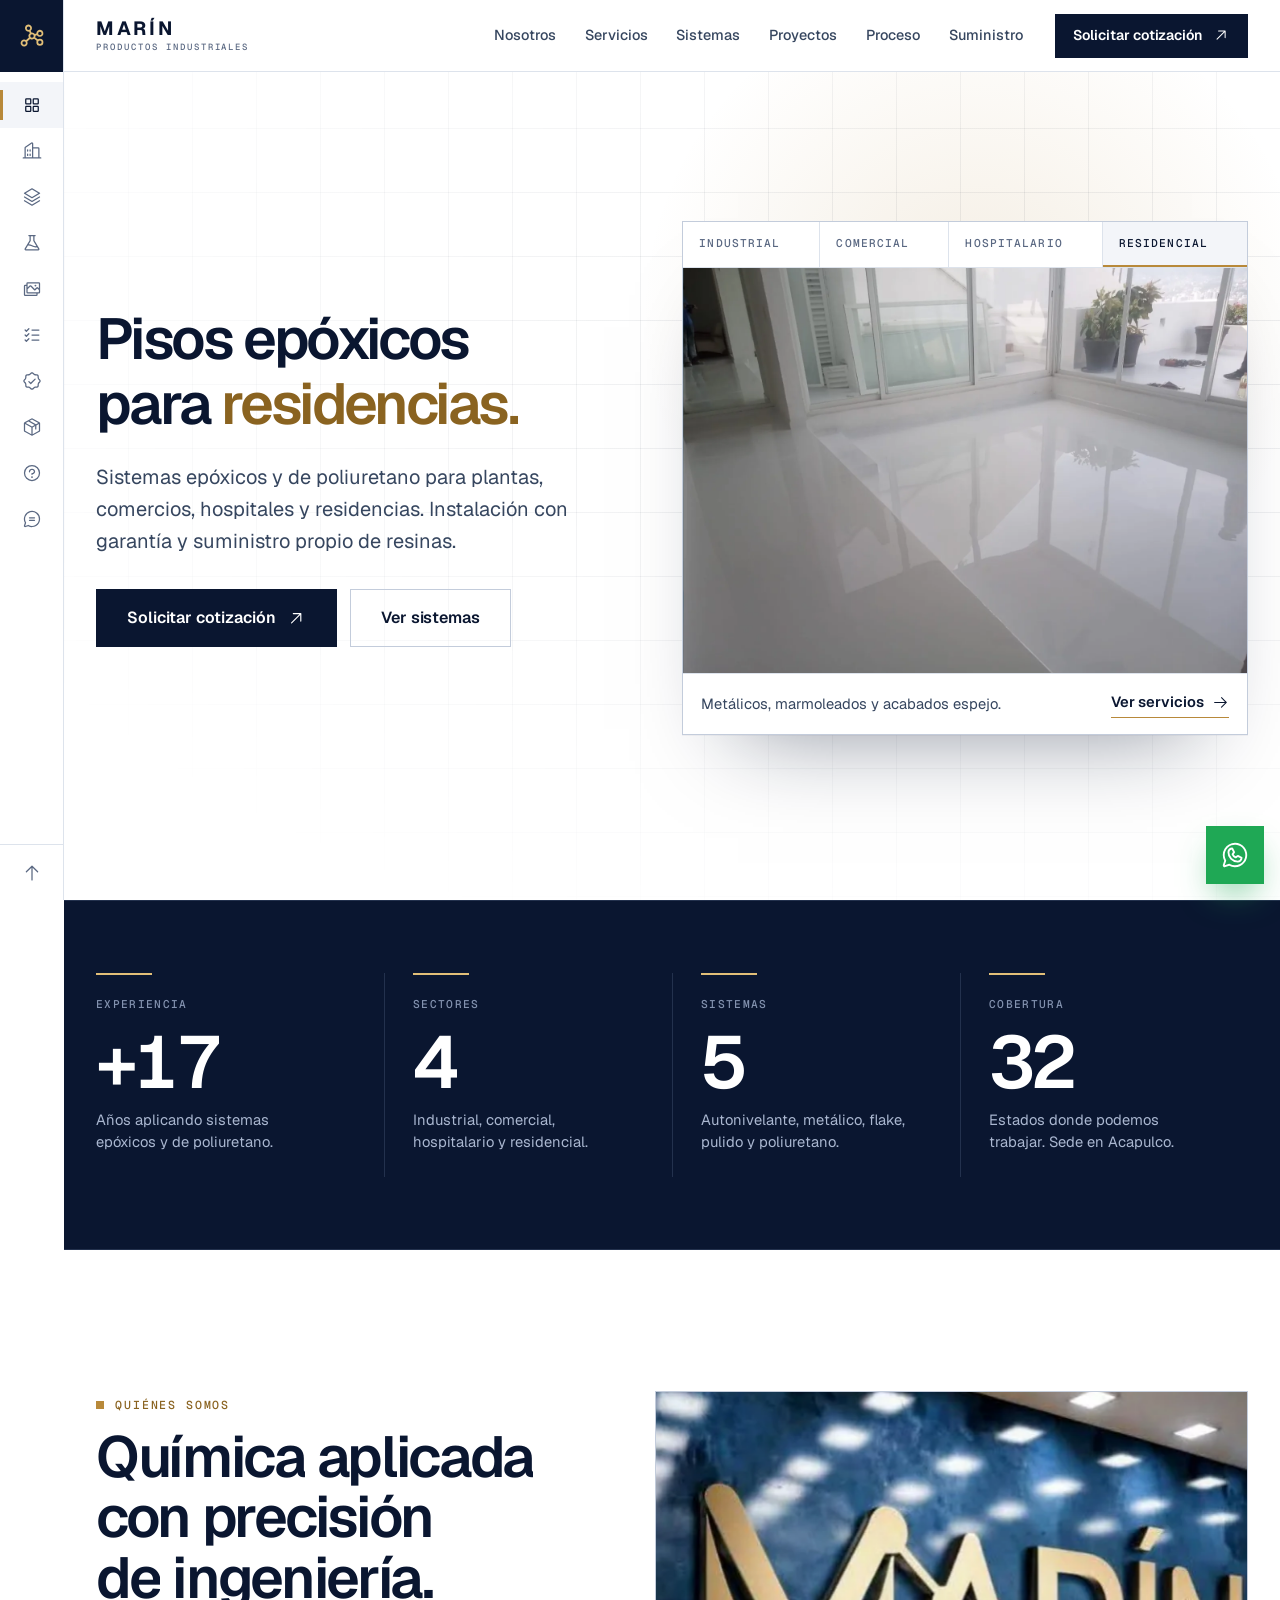
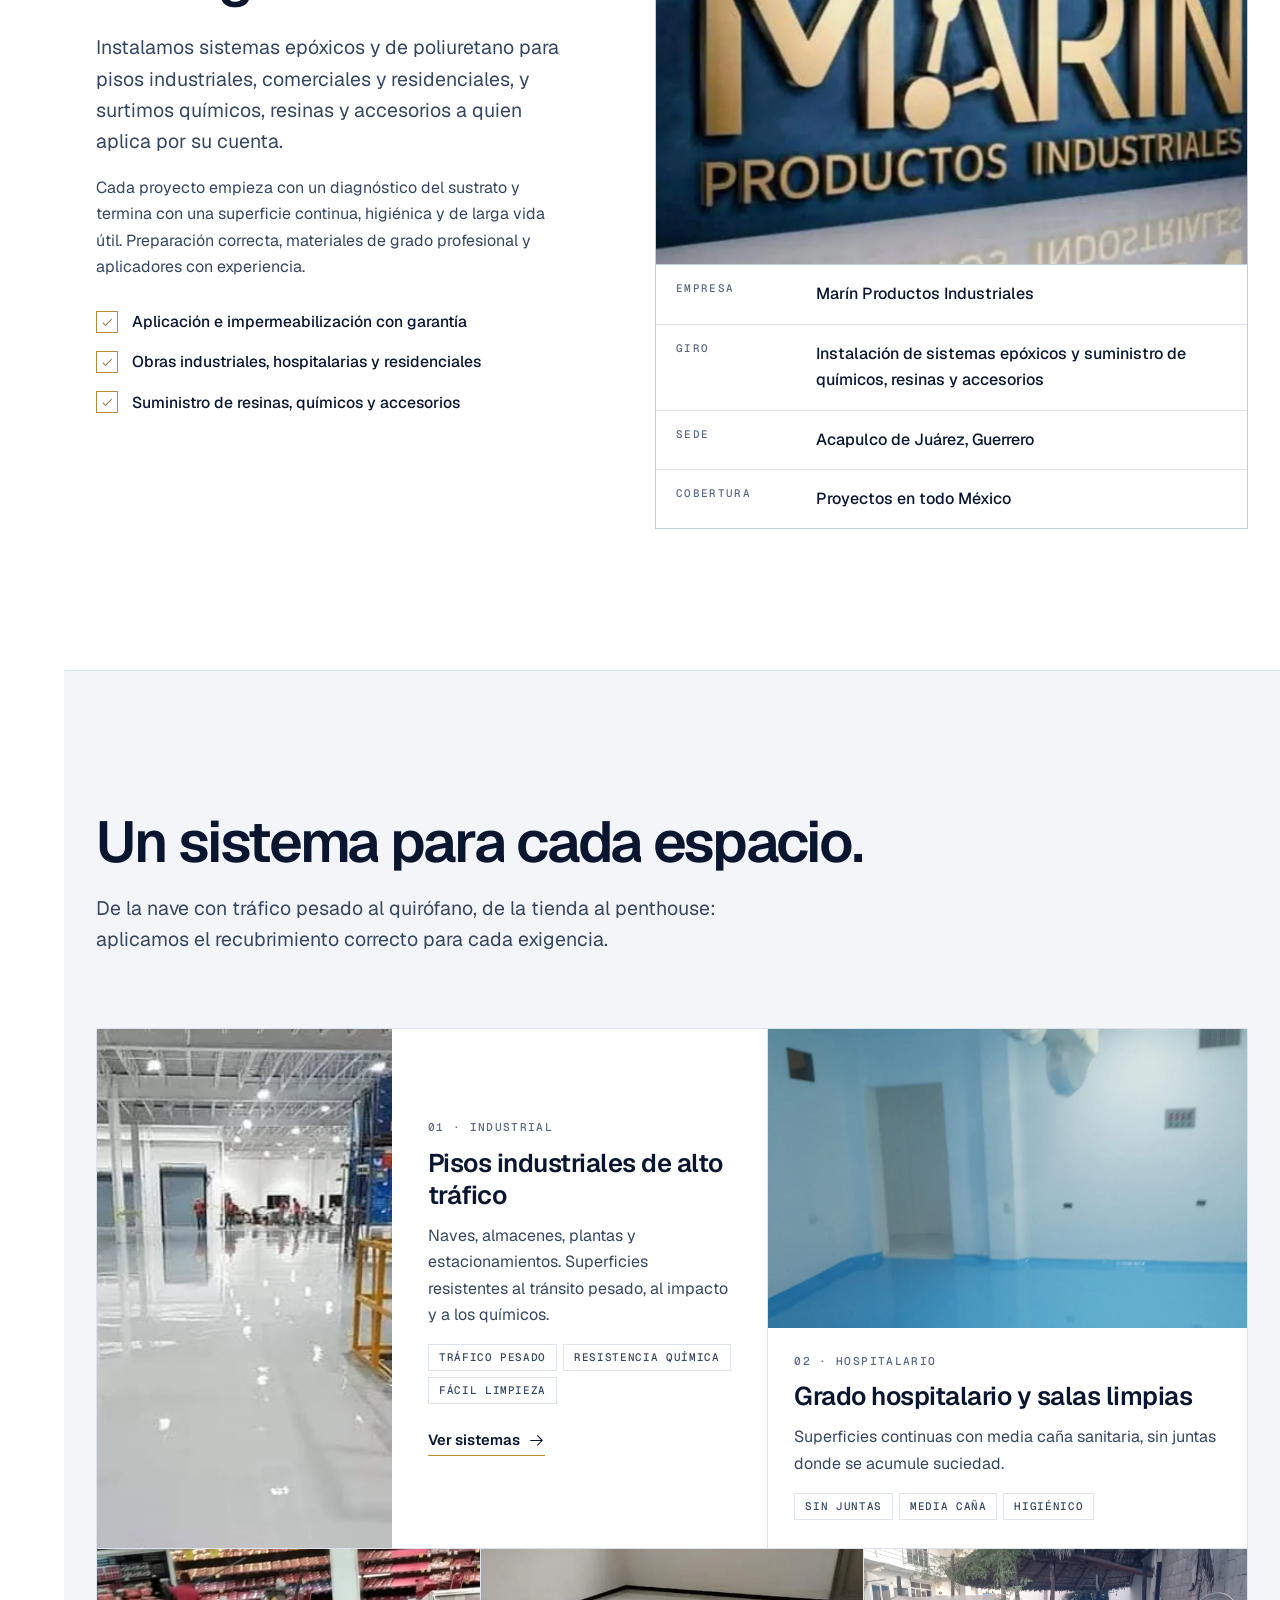
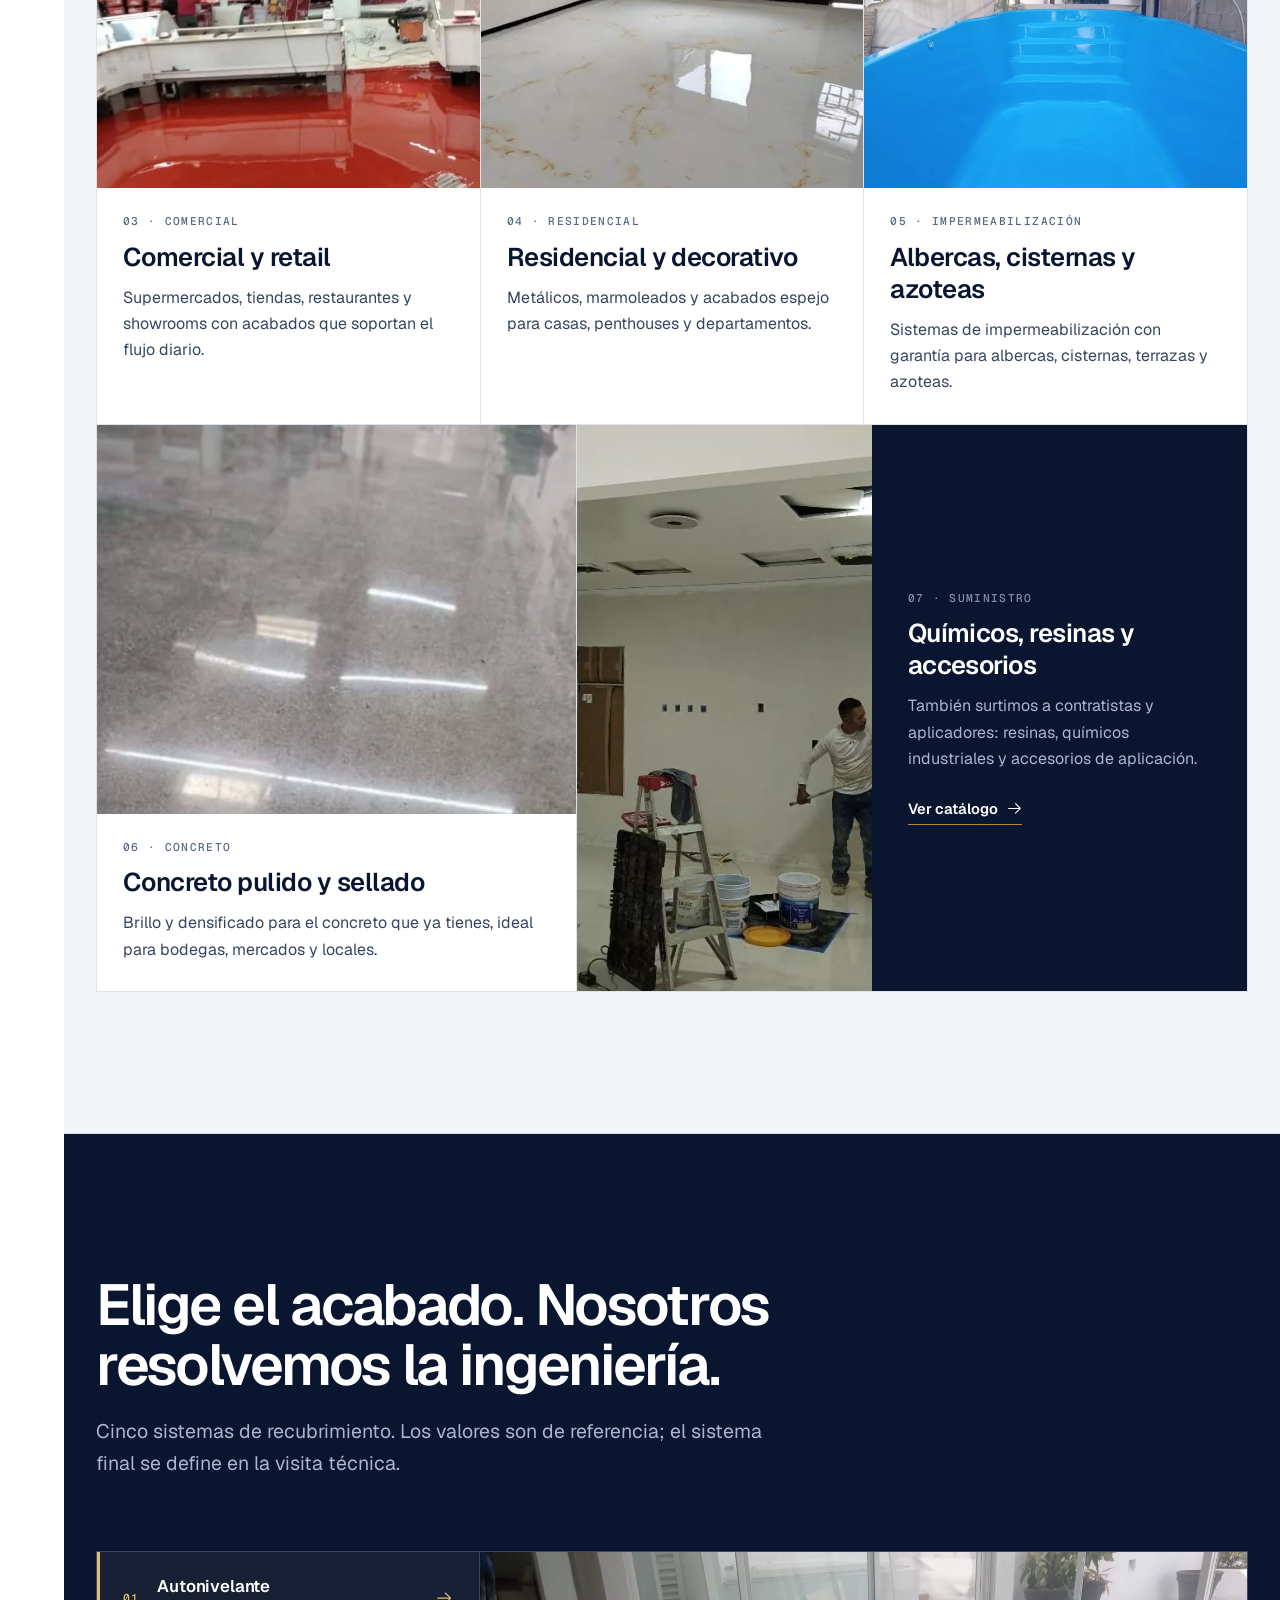
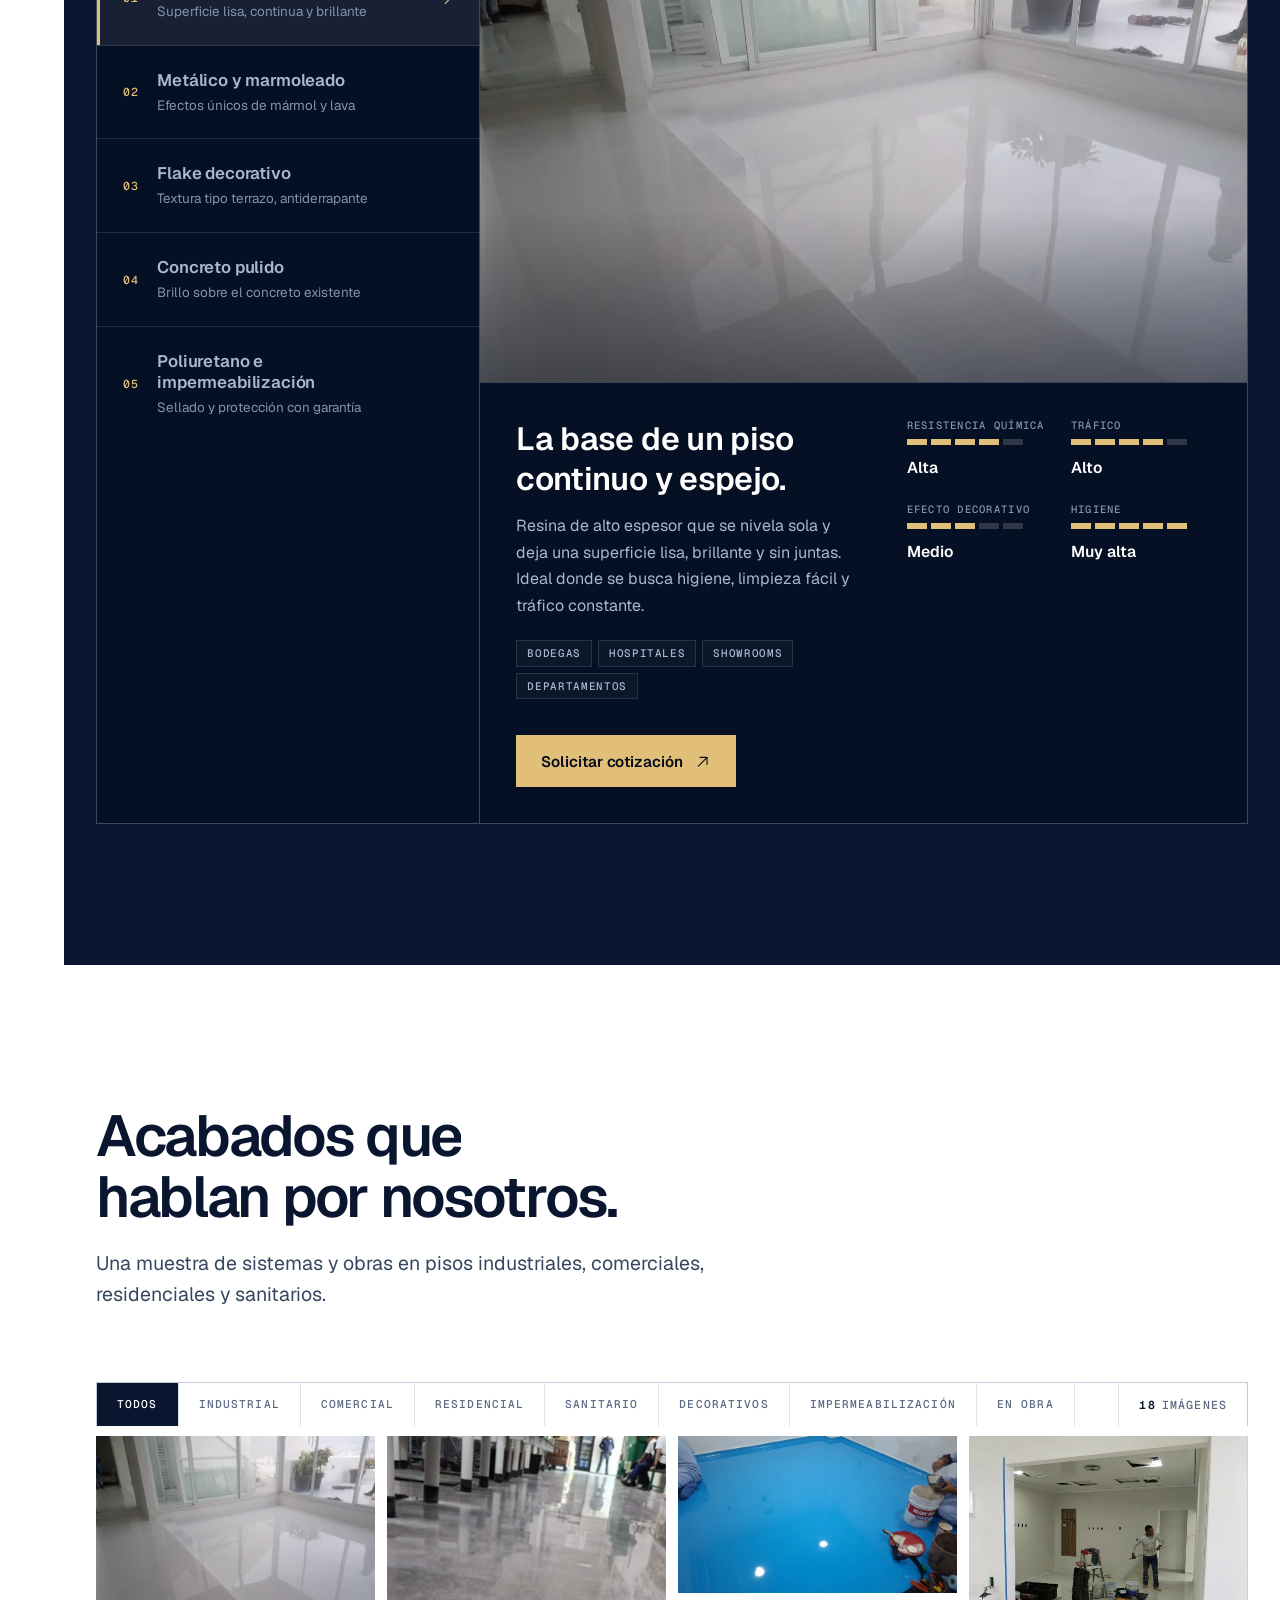
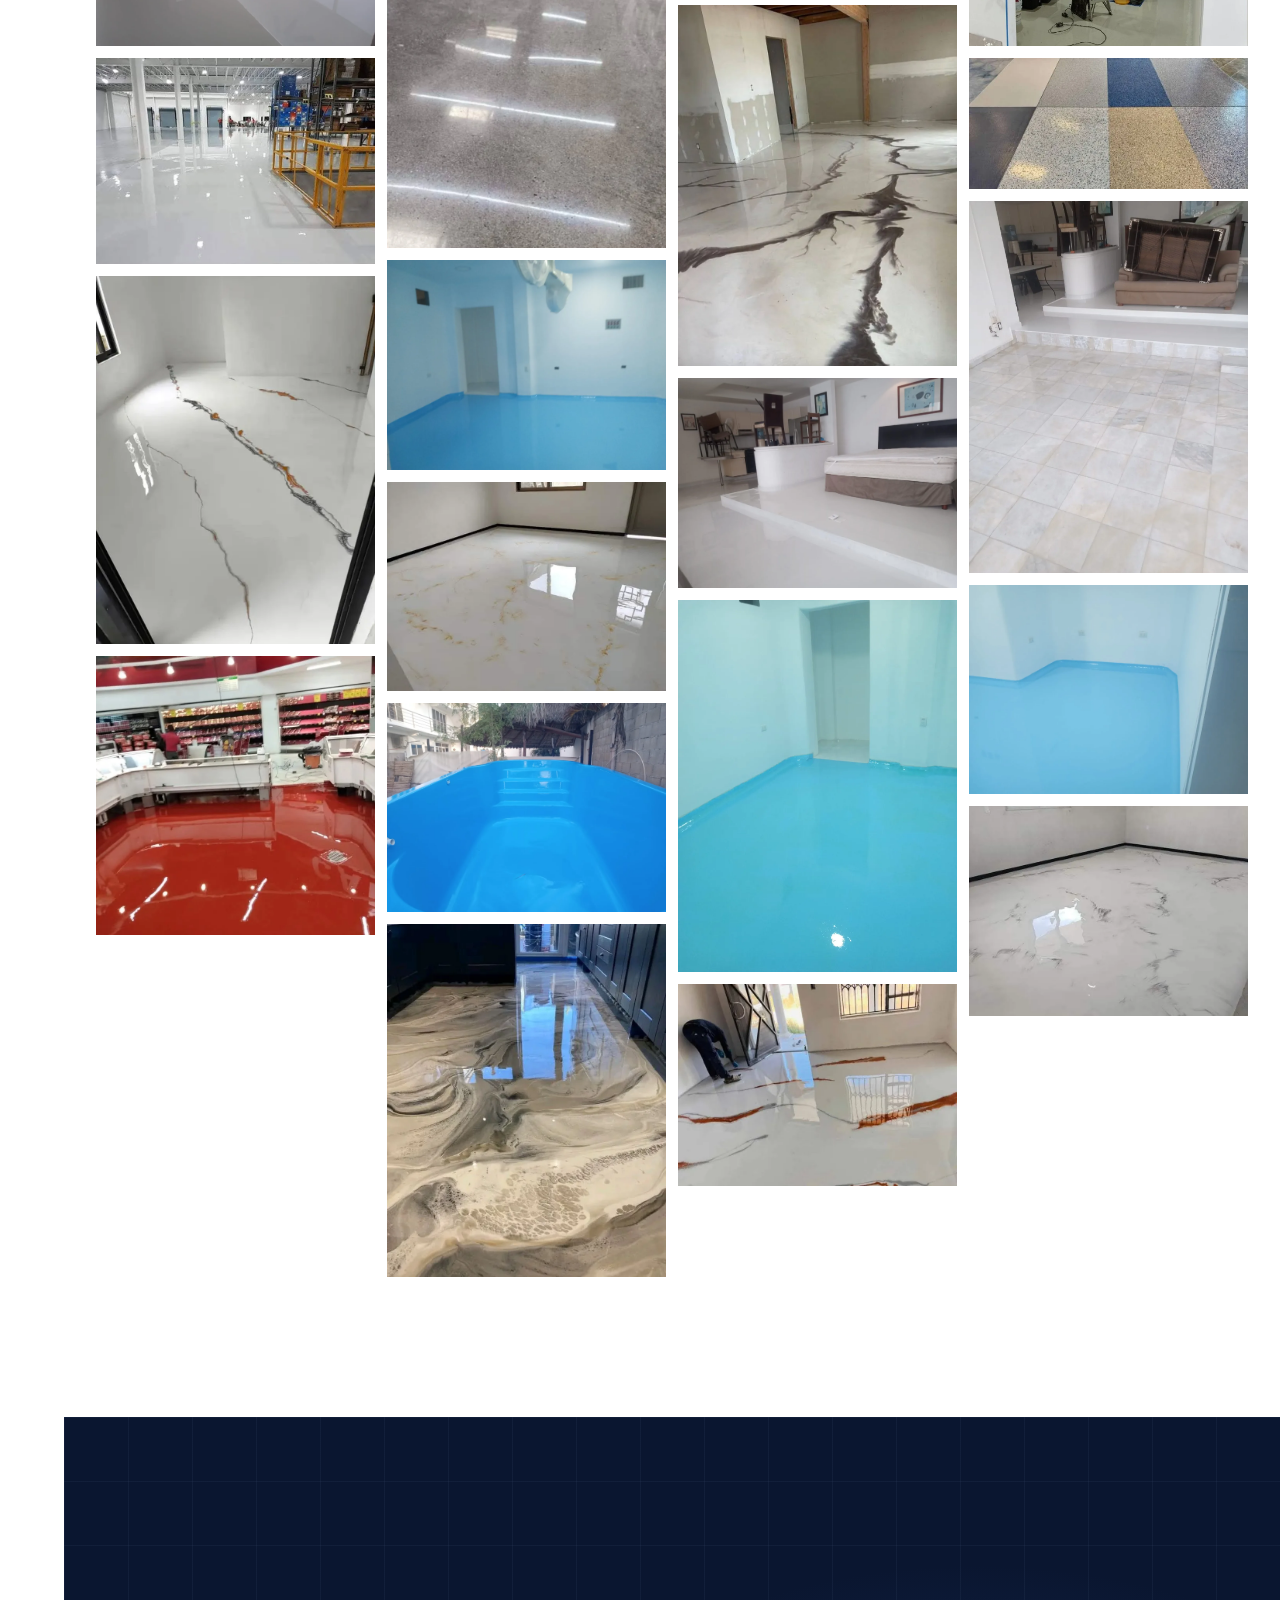
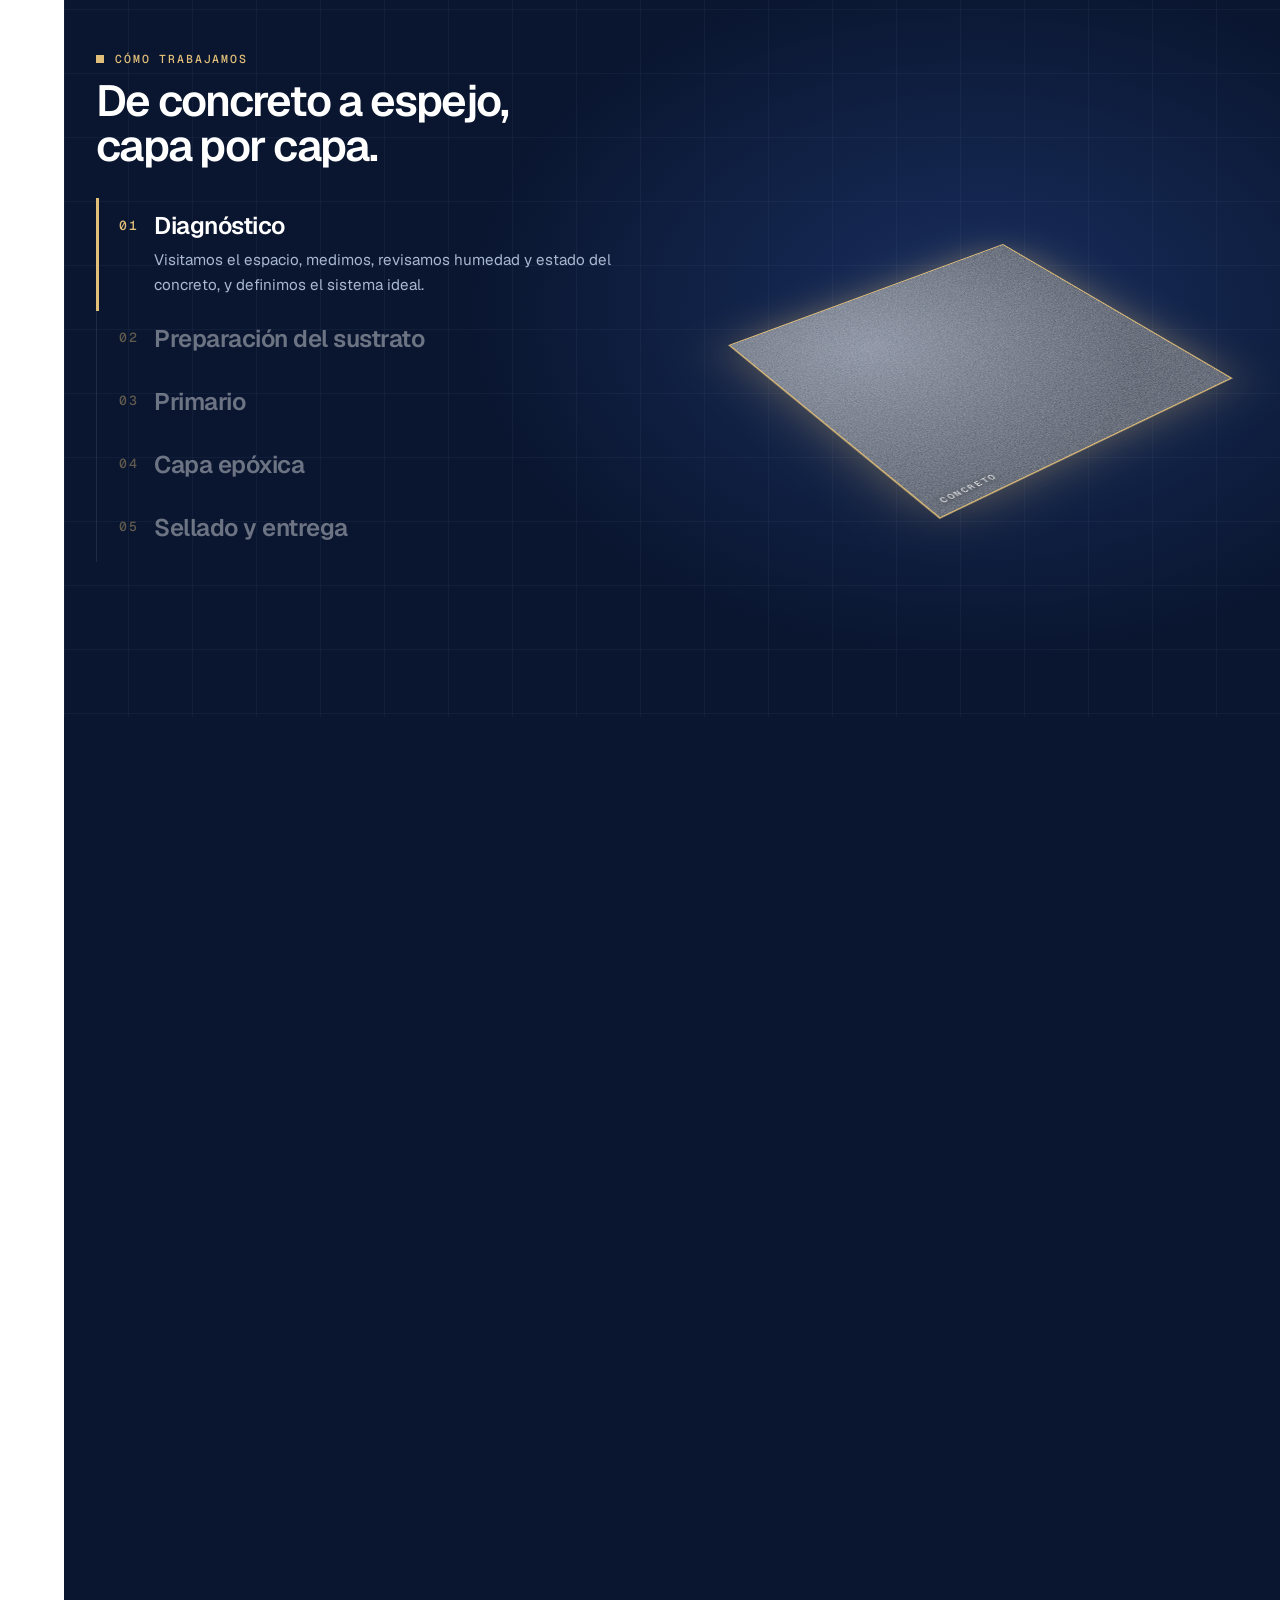
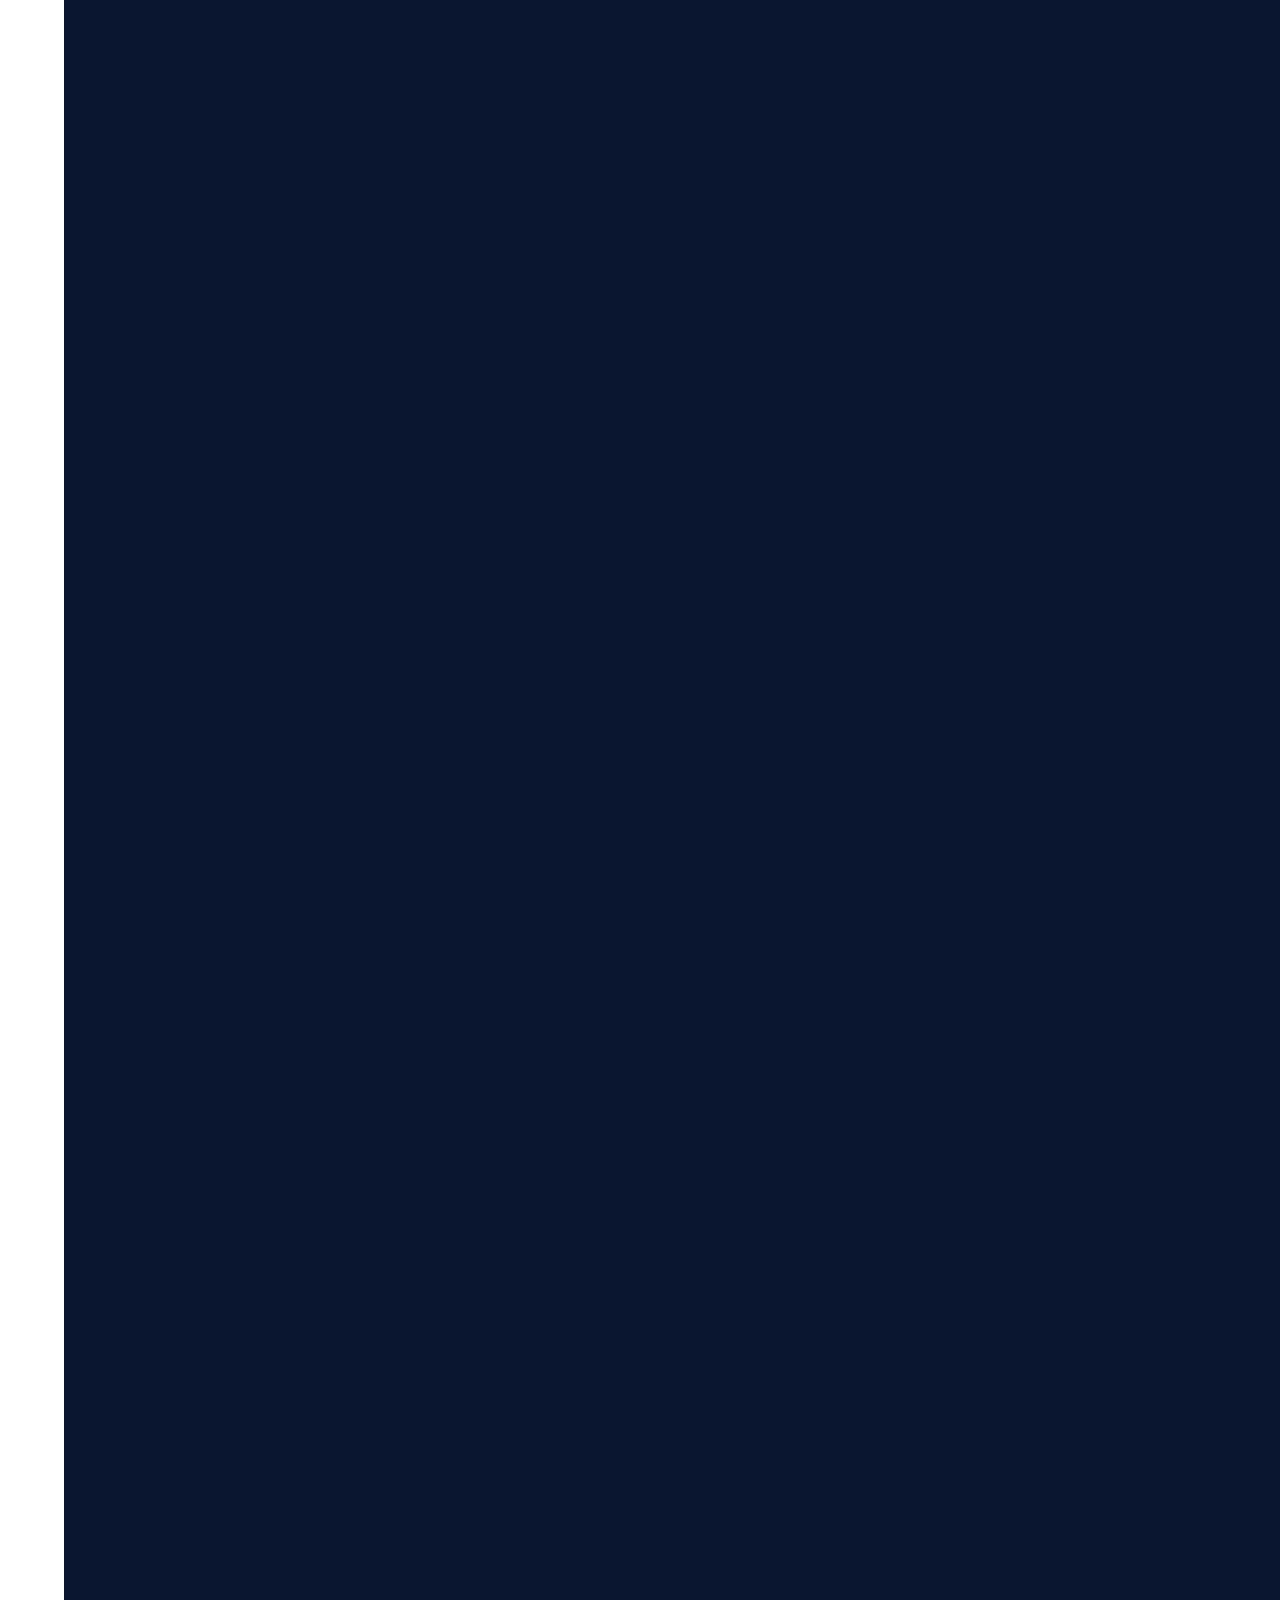
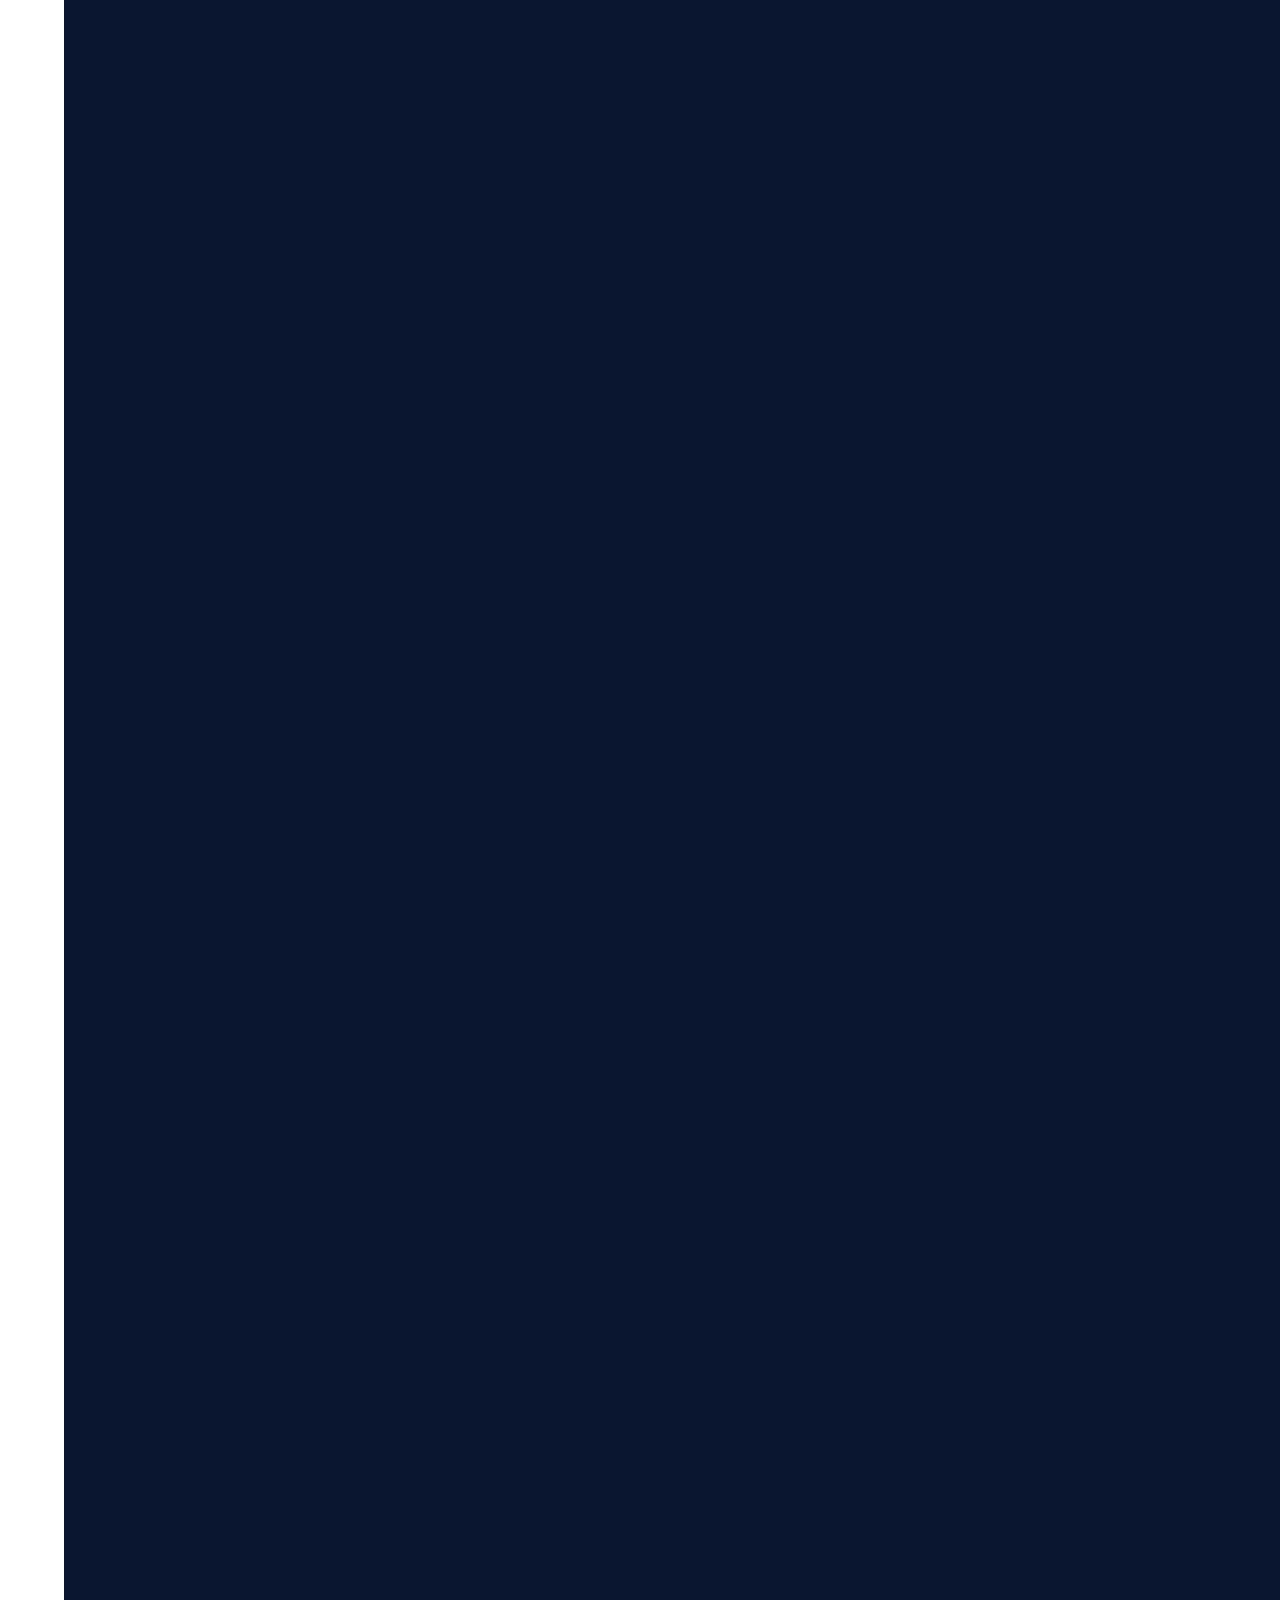
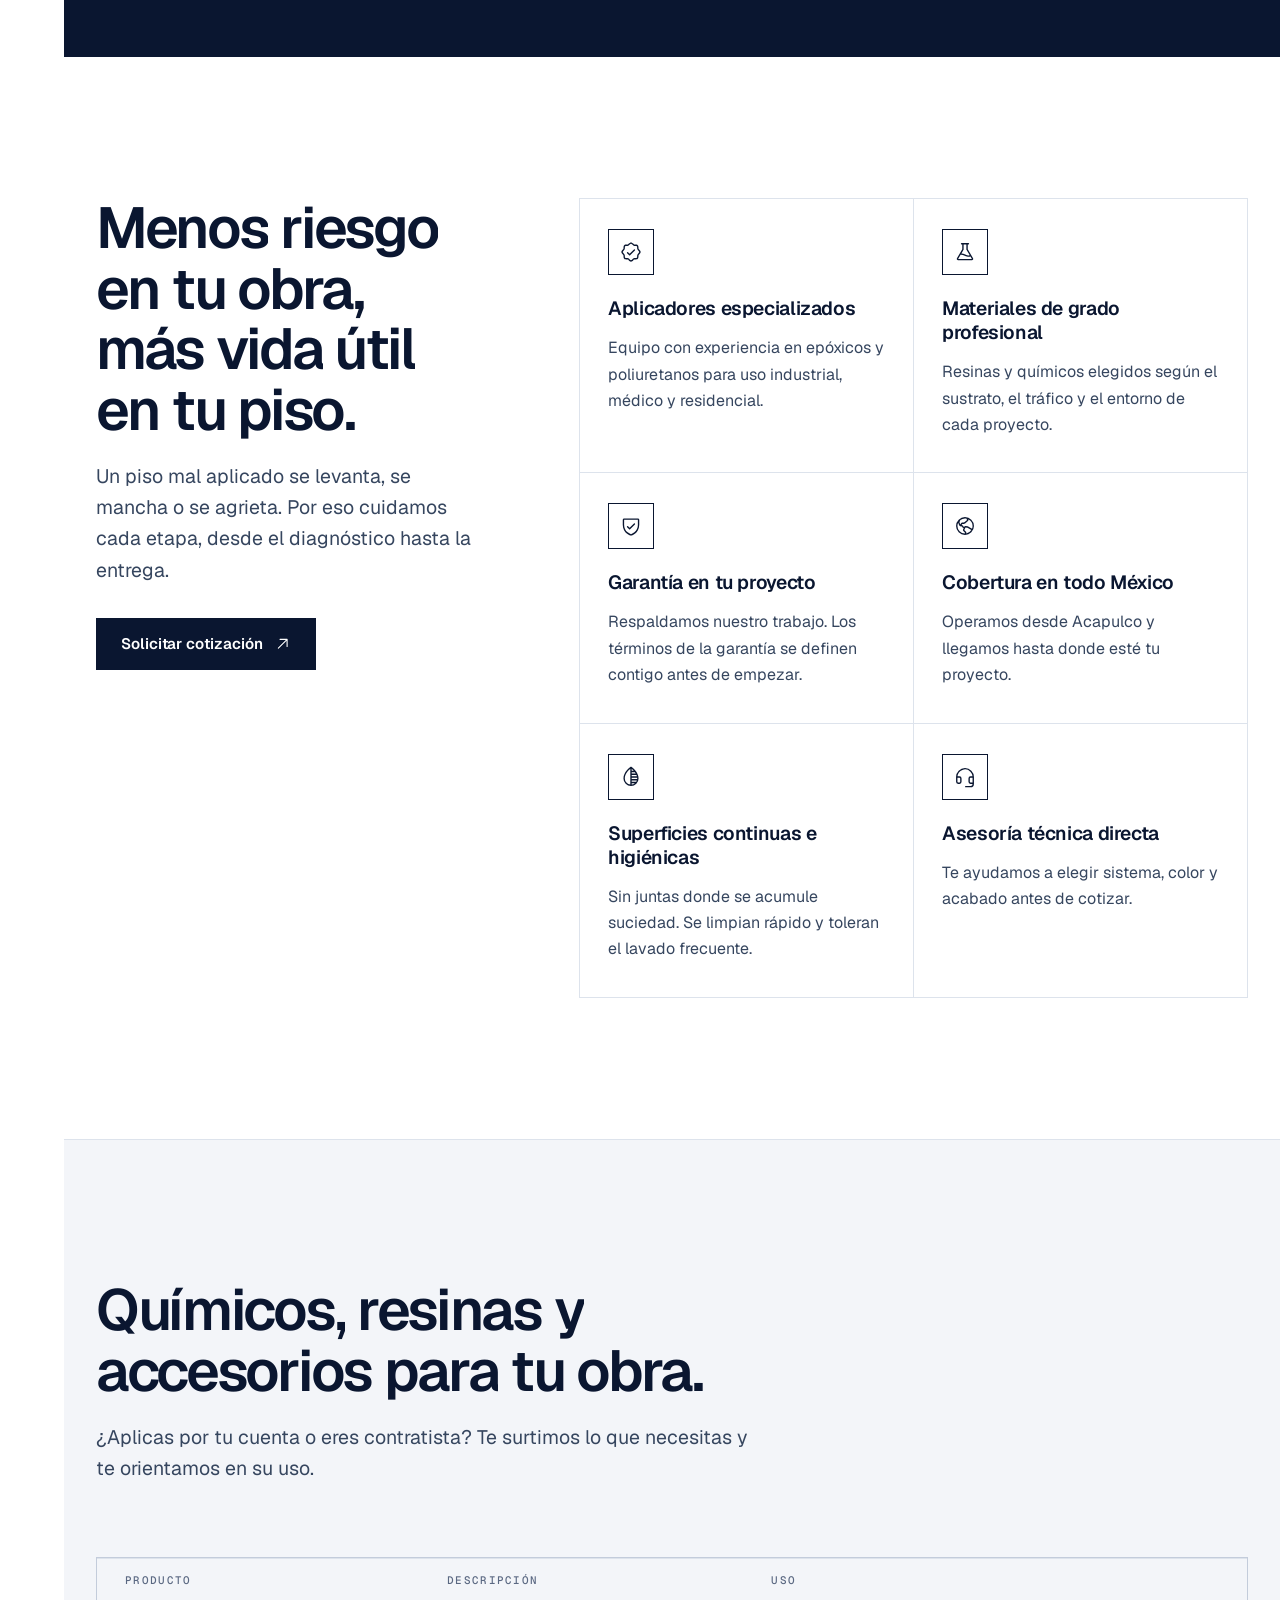
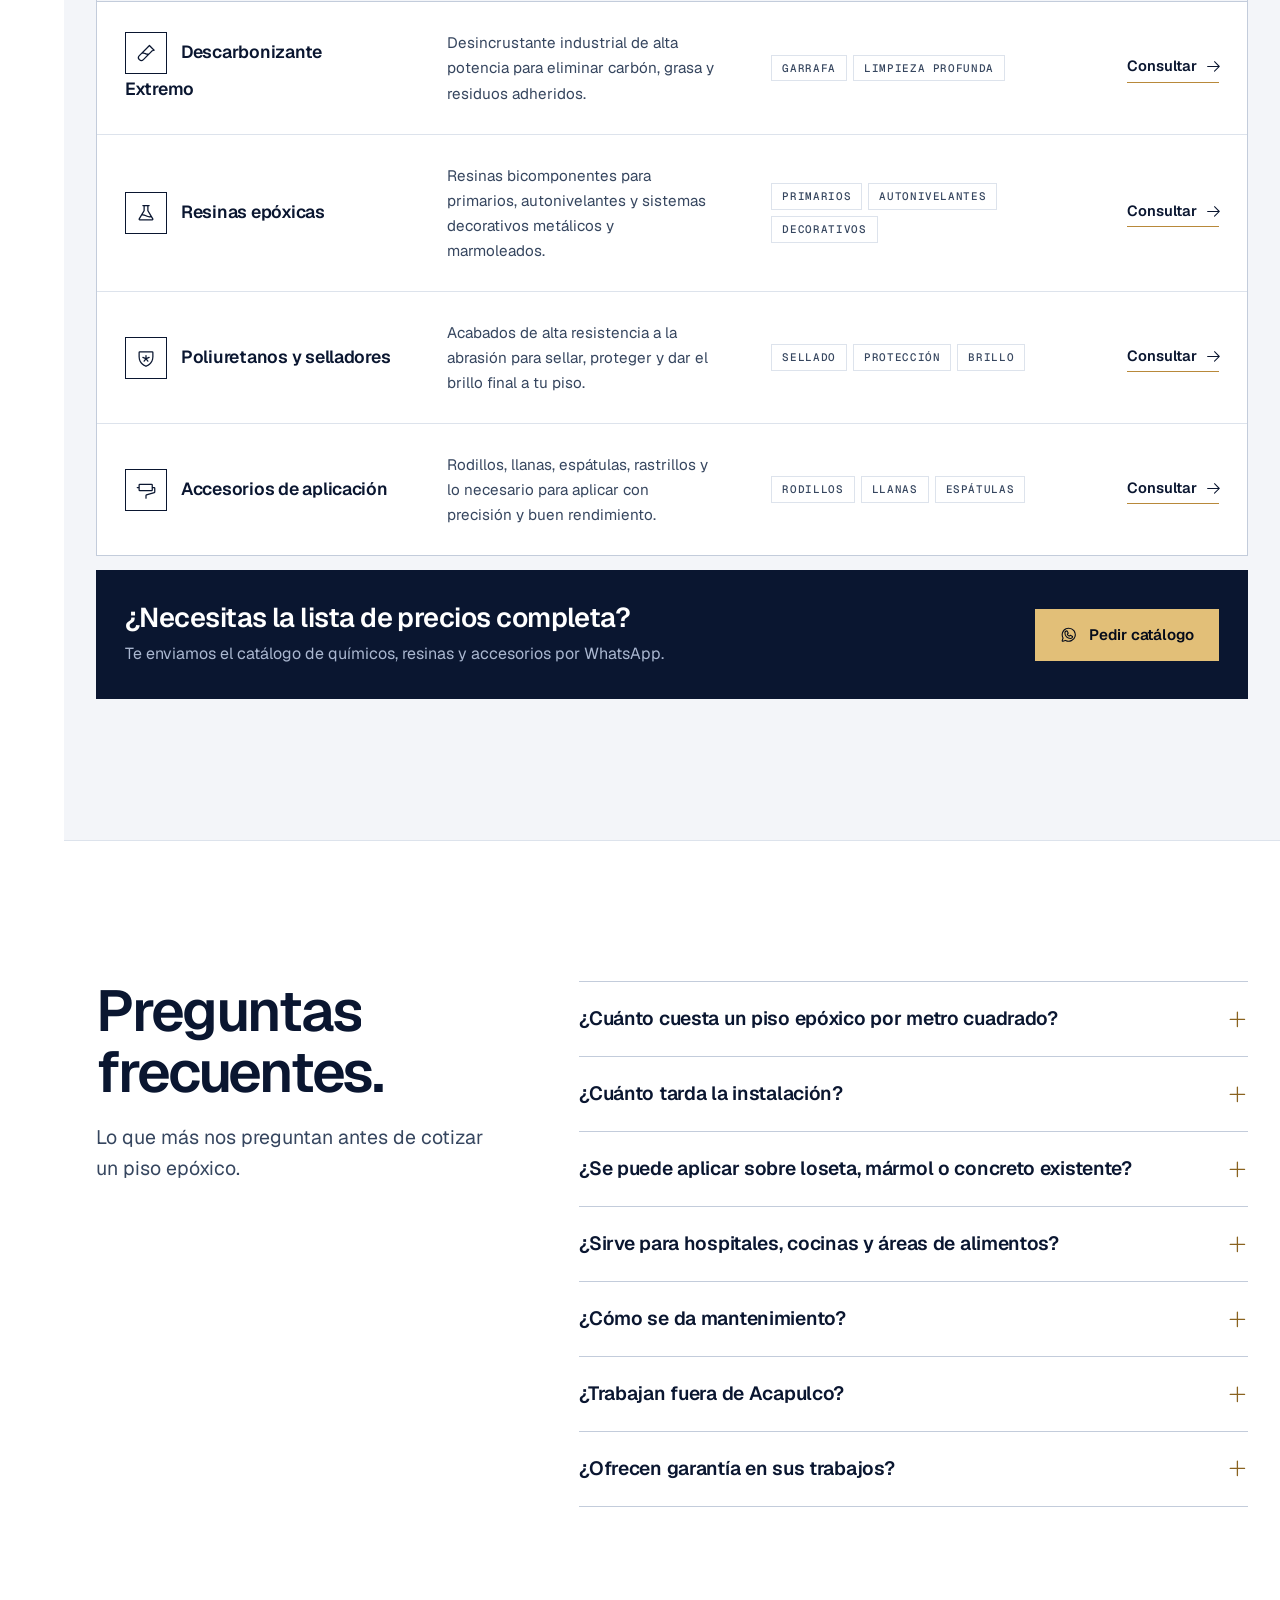
==== index.html @ 7f38a9ca "first commit" ====
<!doctype html>
<html lang="es-MX" class="is-loading">
<head>
  <meta charset="utf-8">
  <meta name="viewport" content="width=device-width, initial-scale=1, viewport-fit=cover">

  <!-- SEO base -->
  <title>Pisos Epóxicos en Acapulco y todo México | Marín Productos Industriales</title>
  <meta name="description" content="Instalación de pisos epóxicos industriales, comerciales y residenciales en Acapulco y todo México. Poliuretano, impermeabilización con garantía, resinas y químicos.">
  <meta name="keywords" content="pisos epóxicos Acapulco, piso epóxico industrial, piso epóxico residencial, epóxico metálico, impermeabilización con garantía, resinas epóxicas, químicos industriales, poliuretano, concreto pulido, Marín Productos Industriales">
  <meta name="author" content="Marín Productos Industriales">
  <meta name="robots" content="index, follow, max-image-preview:large">
  <meta name="theme-color" content="#0A1630">
  <meta name="geo.region" content="MX-GRO">
  <meta name="geo.placename" content="Acapulco de Juárez, Guerrero">
  <script>
    /* js-ok activa los estados iniciales de animación; si el script principal falla, el failsafe los libera */
    document.documentElement.classList.add("js-ok");
    setTimeout(function () { document.documentElement.classList.add("is-ready"); }, 9000);
  </script>
  <!-- TODO (producción): reemplazar TU-DOMINIO.com por el dominio final en canonical, og:url, og:image y twitter:image -->
  <link rel="canonical" href="https://TU-DOMINIO.com/">

  <!-- Open Graph / Twitter -->
  <meta property="og:type" content="website">
  <meta property="og:locale" content="es_MX">
  <meta property="og:site_name" content="Marín Productos Industriales">
  <meta property="og:title" content="Pisos epóxicos de grado industrial | Marín Productos Industriales">
  <meta property="og:description" content="Sistemas epóxicos y de poliuretano para pisos industriales, comerciales y residenciales. Acapulco y cobertura en todo México.">
  <meta property="og:url" content="https://TU-DOMINIO.com/">
  <meta property="og:image" content="https://TU-DOMINIO.com/img/og-marin.jpg">
  <meta property="og:image:width" content="1200">
  <meta property="og:image:height" content="630">
  <meta name="twitter:card" content="summary_large_image">
  <meta name="twitter:title" content="Pisos epóxicos de grado industrial | Marín Productos Industriales">
  <meta name="twitter:description" content="Sistemas epóxicos y de poliuretano para pisos industriales, comerciales y residenciales.">
  <meta name="twitter:image" content="https://TU-DOMINIO.com/img/og-marin.jpg">

  <!-- Favicon: marca de nodos en dorado sobre azul marino -->
  <link rel="icon" href="data:image/svg+xml,%3Csvg xmlns='http://www.w3.org/2000/svg' viewBox='0 0 64 64'%3E%3Crect width='64' height='64' fill='%230A1630'/%3E%3Cg fill='none' stroke='%23E2BF78' stroke-width='4' stroke-linecap='square'%3E%3Cpath d='M20 44 32 20l12 24M24 36h16'/%3E%3C/g%3E%3Cg fill='%23E2BF78'%3E%3Crect x='27' y='13' width='10' height='10'/%3E%3Crect x='14' y='41' width='10' height='10'/%3E%3Crect x='40' y='41' width='10' height='10'/%3E%3C/g%3E%3C/svg%3E">

  <!-- Fuentes self-hosted -->
  <link rel="preload" href="fonts/geist-latin-wght.woff2" as="font" type="font/woff2" crossorigin>
  <link rel="preload" href="fonts/geist-mono-latin-wght.woff2" as="font" type="font/woff2" crossorigin>
  <link rel="stylesheet" href="styles.css">

  <noscript>
    <style>
      html.is-loading { overflow: auto !important; }
      #loader { display: none !important; }
    </style>
  </noscript>

  <!-- Datos estructurados: negocio local -->
  <script type="application/ld+json">
  {
    "@context": "https://schema.org",
    "@type": "HomeAndConstructionBusiness",
    "name": "Marín Productos Industriales",
    "description": "Instalación de sistemas epóxicos y de poliuretano para pisos industriales, comerciales y residenciales. Impermeabilización con garantía. Suministro de químicos, resinas y accesorios.",
    "image": "https://TU-DOMINIO.com/img/og-marin.jpg",
    "url": "https://TU-DOMINIO.com/",
    "slogan": "Pisos epóxicos de grado industrial",
    "address": {
      "@type": "PostalAddress",
      "addressLocality": "Acapulco de Juárez",
      "addressRegion": "Guerrero",
      "addressCountry": "MX"
    },
    "areaServed": { "@type": "Country", "name": "México" },
    "knowsAbout": ["Pisos epóxicos", "Poliuretano", "Impermeabilización", "Resinas epóxicas", "Concreto pulido"],
    "hasOfferCatalog": {
      "@type": "OfferCatalog",
      "name": "Servicios y productos",
      "itemListElement": [
        { "@type": "Offer", "itemOffered": { "@type": "Service", "name": "Pisos epóxicos industriales" } },
        { "@type": "Offer", "itemOffered": { "@type": "Service", "name": "Pisos epóxicos comerciales" } },
        { "@type": "Offer", "itemOffered": { "@type": "Service", "name": "Pisos epóxicos residenciales y decorativos" } },
        { "@type": "Offer", "itemOffered": { "@type": "Service", "name": "Pisos epóxicos de grado hospitalario" } },
        { "@type": "Offer", "itemOffered": { "@type": "Service", "name": "Impermeabilización de albercas, cisternas y azoteas" } },
        { "@type": "Offer", "itemOffered": { "@type": "Service", "name": "Concreto pulido y sellado" } },
        { "@type": "Offer", "itemOffered": { "@type": "Product", "name": "Resinas, químicos industriales y accesorios de aplicación" } }
      ]
    }
  }
  </script>

  <!-- Datos estructurados: preguntas frecuentes (espejo del bloque #preguntas) -->
  <script type="application/ld+json">
  {
    "@context": "https://schema.org",
    "@type": "FAQPage",
    "mainEntity": [
      { "@type": "Question", "name": "¿Cuánto cuesta un piso epóxico por metro cuadrado?",
        "acceptedAnswer": { "@type": "Answer", "text": "El precio depende del sistema elegido (autonivelante, metálico, flake, etc.), del estado del piso y de la superficie total. Con una visita o fotos del espacio te damos una cotización clara." } },
      { "@type": "Question", "name": "¿Cuánto tarda la instalación de un piso epóxico?",
        "acceptedAnswer": { "@type": "Answer", "text": "Depende del sistema y de los metros cuadrados. La aplicación requiere tiempo de curado antes de recibir tráfico pesado. En la cotización te damos fechas concretas." } },
      { "@type": "Question", "name": "¿Se puede aplicar epóxico sobre loseta, mármol o concreto existente?",
        "acceptedAnswer": { "@type": "Answer", "text": "En muchos casos sí. Evaluamos el estado del sustrato, lo preparamos mecánicamente y definimos el sistema de adherencia adecuado." } },
      { "@type": "Question", "name": "¿Los pisos epóxicos sirven para hospitales, cocinas y áreas de alimentos?",
        "acceptedAnswer": { "@type": "Answer", "text": "Forman una superficie continua, sin juntas y fácil de sanitizar, por lo que son una opción habitual en áreas sanitarias y de producción. Te asesoramos según el requisito de tu espacio." } },
      { "@type": "Question", "name": "¿Cómo se da mantenimiento a un piso epóxico?",
        "acceptedAnswer": { "@type": "Answer", "text": "Basta con limpiar con agua y detergente neutro, evitando abrasivos fuertes. Al terminar te entregamos recomendaciones de cuidado." } },
      { "@type": "Question", "name": "¿Trabajan fuera de Acapulco?",
        "acceptedAnswer": { "@type": "Answer", "text": "Sí. Estamos en Acapulco y cubrimos proyectos en todo México. Cuéntanos tu ubicación y te confirmamos la logística." } },
      { "@type": "Question", "name": "¿Ofrecen garantía en sus trabajos?",
        "acceptedAnswer": { "@type": "Answer", "text": "Sí. Aplicamos e impermeabilizamos con garantía; los términos se definen contigo antes de iniciar." } }
    ]
  }
  </script>
</head>

<body>
<svg xmlns="http://www.w3.org/2000/svg" width="0" height="0" style="position:absolute" aria-hidden="true" focusable="false"><defs>
<symbol id="i-arrow-right" viewBox="0 0 256 256"><path d="M221.66,133.66l-72,72a8,8,0,0,1-11.32-11.32L196.69,136H40a8,8,0,0,1,0-16H196.69L138.34,61.66a8,8,0,0,1,11.32-11.32l72,72A8,8,0,0,1,221.66,133.66Z"/></symbol>
<symbol id="i-arrow-up-right" viewBox="0 0 256 256"><path d="M200,64V168a8,8,0,0,1-16,0V83.31L69.66,197.66a8,8,0,0,1-11.32-11.32L172.69,72H88a8,8,0,0,1,0-16H192A8,8,0,0,1,200,64Z"/></symbol>
<symbol id="i-arrow-up" viewBox="0 0 256 256"><path d="M205.66,117.66a8,8,0,0,1-11.32,0L136,59.31V216a8,8,0,0,1-16,0V59.31L61.66,117.66a8,8,0,0,1-11.32-11.32l72-72a8,8,0,0,1,11.32,0l72,72A8,8,0,0,1,205.66,117.66Z"/></symbol>
<symbol id="i-arrow-down" viewBox="0 0 256 256"><path d="M205.66,149.66l-72,72a8,8,0,0,1-11.32,0l-72-72a8,8,0,0,1,11.32-11.32L120,196.69V40a8,8,0,0,1,16,0V196.69l58.34-58.35a8,8,0,0,1,11.32,11.32Z"/></symbol>
<symbol id="i-whatsapp-logo" viewBox="0 0 256 256"><path d="M187.58,144.84l-32-16a8,8,0,0,0-8,.5l-14.69,9.8a40.55,40.55,0,0,1-16-16l9.8-14.69a8,8,0,0,0,.5-8l-16-32A8,8,0,0,0,104,64a40,40,0,0,0-40,40,88.1,88.1,0,0,0,88,88,40,40,0,0,0,40-40A8,8,0,0,0,187.58,144.84ZM152,176a72.08,72.08,0,0,1-72-72A24,24,0,0,1,99.29,80.46l11.48,23L101,118a8,8,0,0,0-.73,7.51,56.47,56.47,0,0,0,30.15,30.15A8,8,0,0,0,138,155l14.61-9.74,23,11.48A24,24,0,0,1,152,176ZM128,24A104,104,0,0,0,36.18,176.88L24.83,210.93a16,16,0,0,0,20.24,20.24l34.05-11.35A104,104,0,1,0,128,24Zm0,192a87.87,87.87,0,0,1-44.06-11.81,8,8,0,0,0-6.54-.67L40,216,52.47,178.6a8,8,0,0,0-.66-6.54A88,88,0,1,1,128,216Z"/></symbol>
<symbol id="i-facebook-logo" viewBox="0 0 256 256"><path d="M128,24A104,104,0,1,0,232,128,104.11,104.11,0,0,0,128,24Zm8,191.63V152h24a8,8,0,0,0,0-16H136V112a16,16,0,0,1,16-16h16a8,8,0,0,0,0-16H152a32,32,0,0,0-32,32v24H96a8,8,0,0,0,0,16h24v63.63a88,88,0,1,1,16,0Z"/></symbol>
<symbol id="i-map-pin" viewBox="0 0 256 256"><path d="M128,64a40,40,0,1,0,40,40A40,40,0,0,0,128,64Zm0,64a24,24,0,1,1,24-24A24,24,0,0,1,128,128Zm0-112a88.1,88.1,0,0,0-88,88c0,31.4,14.51,64.68,42,96.25a254.19,254.19,0,0,0,41.45,38.3,8,8,0,0,0,9.18,0A254.19,254.19,0,0,0,174,200.25c27.45-31.57,42-64.85,42-96.25A88.1,88.1,0,0,0,128,16Zm0,206c-16.53-13-72-60.75-72-118a72,72,0,0,1,144,0C200,161.23,144.53,209,128,222Z"/></symbol>
<symbol id="i-phone" viewBox="0 0 256 256"><path d="M222.37,158.46l-47.11-21.11-.13-.06a16,16,0,0,0-15.17,1.4,8.12,8.12,0,0,0-.75.56L134.87,160c-15.42-7.49-31.34-23.29-38.83-38.51l20.78-24.71c.2-.25.39-.5.57-.77a16,16,0,0,0,1.32-15.06l0-.12L97.54,33.64a16,16,0,0,0-16.62-9.52A56.26,56.26,0,0,0,32,80c0,79.4,64.6,144,144,144a56.26,56.26,0,0,0,55.88-48.92A16,16,0,0,0,222.37,158.46ZM176,208A128.14,128.14,0,0,1,48,80,40.2,40.2,0,0,1,82.87,40a.61.61,0,0,0,0,.12l21,47L83.2,111.86a6.13,6.13,0,0,0-.57.77,16,16,0,0,0-1,15.7c9.06,18.53,27.73,37.06,46.46,46.11a16,16,0,0,0,15.75-1.14,8.44,8.44,0,0,0,.74-.56L168.89,152l47,21.05h0s.08,0,.11,0A40.21,40.21,0,0,1,176,208Z"/></symbol>
<symbol id="i-shield-check" viewBox="0 0 256 256"><path d="M208,40H48A16,16,0,0,0,32,56v56c0,52.72,25.52,84.67,46.93,102.19,23.06,18.86,46,25.26,47,25.53a8,8,0,0,0,4.2,0c1-.27,23.91-6.67,47-25.53C198.48,196.67,224,164.72,224,112V56A16,16,0,0,0,208,40Zm0,72c0,37.07-13.66,67.16-40.6,89.42A129.3,129.3,0,0,1,128,223.62a128.25,128.25,0,0,1-38.92-21.81C61.82,179.51,48,149.3,48,112l0-56,160,0ZM82.34,141.66a8,8,0,0,1,11.32-11.32L112,148.69l50.34-50.35a8,8,0,0,1,11.32,11.32l-56,56a8,8,0,0,1-11.32,0Z"/></symbol>
<symbol id="i-drop" viewBox="0 0 256 256"><path d="M174,47.75a254.19,254.19,0,0,0-41.45-38.3,8,8,0,0,0-9.18,0A254.19,254.19,0,0,0,82,47.75C54.51,79.32,40,112.6,40,144a88,88,0,0,0,176,0C216,112.6,201.49,79.32,174,47.75ZM128,216a72.08,72.08,0,0,1-72-72c0-57.23,55.47-105,72-118,16.53,13,72,60.75,72,118A72.08,72.08,0,0,1,128,216Zm55.89-62.66a57.6,57.6,0,0,1-46.56,46.55A8.75,8.75,0,0,1,136,200a8,8,0,0,1-1.32-15.89c16.57-2.79,30.63-16.85,33.44-33.45a8,8,0,0,1,15.78,2.68Z"/></symbol>
<symbol id="i-factory" viewBox="0 0 256 256"><path d="M116,176a8,8,0,0,1-8,8H80a8,8,0,0,1,0-16h28A8,8,0,0,1,116,176Zm60-8H148a8,8,0,0,0,0,16h28a8,8,0,0,0,0-16Zm64,48a8,8,0,0,1-8,8H24a8,8,0,0,1,0-16h8V88a8,8,0,0,1,12.8-6.4L96,120V88a8,8,0,0,1,12.8-6.4l38.74,29.05L159.1,29.74A16.08,16.08,0,0,1,174.94,16h18.12A16.08,16.08,0,0,1,208.9,29.74l15,105.13s.08.78.08,1.13v72h8A8,8,0,0,1,240,216Zm-77.86-94.4,8.53,6.4h36.11L193.06,32H174.94ZM48,208H208V144H168a8,8,0,0,1-4.8-1.6l-14.4-10.8,0,0L112,104v32a8,8,0,0,1-12.8,6.4L48,104Z"/></symbol>
<symbol id="i-storefront" viewBox="0 0 256 256"><path d="M232,96a7.89,7.89,0,0,0-.3-2.2L217.35,43.6A16.07,16.07,0,0,0,202,32H54A16.07,16.07,0,0,0,38.65,43.6L24.31,93.8A7.89,7.89,0,0,0,24,96h0v16a40,40,0,0,0,16,32v72a8,8,0,0,0,8,8H208a8,8,0,0,0,8-8V144a40,40,0,0,0,16-32V96ZM54,48H202l11.42,40H42.61Zm50,56h48v8a24,24,0,0,1-48,0Zm-16,0v8a24,24,0,0,1-35.12,21.26,7.88,7.88,0,0,0-1.82-1.06A24,24,0,0,1,40,112v-8ZM200,208H56V151.2a40.57,40.57,0,0,0,8,.8,40,40,0,0,0,32-16,40,40,0,0,0,64,0,40,40,0,0,0,32,16,40.57,40.57,0,0,0,8-.8Zm4.93-75.8a8.08,8.08,0,0,0-1.8,1.05A24,24,0,0,1,168,112v-8h48v8A24,24,0,0,1,204.93,132.2Z"/></symbol>
<symbol id="i-house-line" viewBox="0 0 256 256"><path d="M240,208H224V136l2.34,2.34A8,8,0,0,0,237.66,127L139.31,28.68a16,16,0,0,0-22.62,0L18.34,127a8,8,0,0,0,11.32,11.31L32,136v72H16a8,8,0,0,0,0,16H240a8,8,0,0,0,0-16ZM48,120l80-80,80,80v88H160V152a8,8,0,0,0-8-8H104a8,8,0,0,0-8,8v56H48Zm96,88H112V160h32Z"/></symbol>
<symbol id="i-first-aid-kit" viewBox="0 0 256 256"><path d="M216,56H176V48a24,24,0,0,0-24-24H104A24,24,0,0,0,80,48v8H40A16,16,0,0,0,24,72V200a16,16,0,0,0,16,16H216a16,16,0,0,0,16-16V72A16,16,0,0,0,216,56ZM96,48a8,8,0,0,1,8-8h48a8,8,0,0,1,8,8v8H96ZM216,200H40V72H216V200Zm-56-64a8,8,0,0,1-8,8H136v16a8,8,0,0,1-16,0V144H104a8,8,0,0,1,0-16h16V112a8,8,0,0,1,16,0v16h16A8,8,0,0,1,160,136Z"/></symbol>
<symbol id="i-flask" viewBox="0 0 256 256"><path d="M221.69,199.77,160,96.92V40h8a8,8,0,0,0,0-16H88a8,8,0,0,0,0,16h8V96.92L34.31,199.77A16,16,0,0,0,48,224H208a16,16,0,0,0,13.72-24.23ZM110.86,103.25A7.93,7.93,0,0,0,112,99.14V40h32V99.14a7.93,7.93,0,0,0,1.14,4.11L183.36,167c-12,2.37-29.07,1.37-51.75-10.11-15.91-8.05-31.05-12.32-45.22-12.81ZM48,208l28.54-47.58c14.25-1.74,30.31,1.85,47.82,10.72,19,9.61,35,12.88,48,12.88a69.89,69.89,0,0,0,19.55-2.7L208,208Z"/></symbol>
<symbol id="i-paint-roller" viewBox="0 0 256 256"><path d="M232,88H216V64a16,16,0,0,0-16-16H48A16,16,0,0,0,32,64V88H16a8,8,0,0,0,0,16H32v24a16,16,0,0,0,16,16H200a16,16,0,0,0,16-16V104h16v50L131.6,182.65A16.07,16.07,0,0,0,120,198v34a8,8,0,0,0,16,0V198l100.4-28.68A16.07,16.07,0,0,0,248,154V104A16,16,0,0,0,232,88Zm-32,40H48V64H200v64Z"/></symbol>
<symbol id="i-globe-hemisphere-west" viewBox="0 0 256 256"><path d="M128,24A104,104,0,1,0,232,128,104.11,104.11,0,0,0,128,24Zm88,104a87.62,87.62,0,0,1-6.4,32.94l-44.7-27.49a15.92,15.92,0,0,0-6.24-2.23l-22.82-3.08a16.11,16.11,0,0,0-16,7.86h-8.72l-3.8-7.86a15.91,15.91,0,0,0-11-8.67l-8-1.73L96.14,104h16.71a16.06,16.06,0,0,0,7.73-2l12.25-6.76a16.62,16.62,0,0,0,3-2.14l26.91-24.34A15.93,15.93,0,0,0,166,49.1l-.36-.65A88.11,88.11,0,0,1,216,128ZM143.31,41.34,152,56.9,125.09,81.24,112.85,88H96.14a16,16,0,0,0-13.88,8l-8.73,15.23L63.38,84.19,74.32,58.32a87.87,87.87,0,0,1,69-17ZM40,128a87.53,87.53,0,0,1,8.54-37.8l11.34,30.27a16,16,0,0,0,11.62,10l21.43,4.61L96.74,143a16.09,16.09,0,0,0,14.4,9h1.48l-7.23,16.23a16,16,0,0,0,2.86,17.37l.14.14L128,205.94l-1.94,10A88.11,88.11,0,0,1,40,128Zm102.58,86.78,1.13-5.81a16.09,16.09,0,0,0-4-13.9,1.85,1.85,0,0,1-.14-.14L120,174.74,133.7,144l22.82,3.08,45.72,28.12A88.18,88.18,0,0,1,142.58,214.78Z"/></symbol>
<symbol id="i-check" viewBox="0 0 256 256"><path d="M229.66,77.66l-128,128a8,8,0,0,1-11.32,0l-56-56a8,8,0,0,1,11.32-11.32L96,188.69,218.34,66.34a8,8,0,0,1,11.32,11.32Z"/></symbol>
<symbol id="i-check-circle" viewBox="0 0 256 256"><path d="M173.66,98.34a8,8,0,0,1,0,11.32l-56,56a8,8,0,0,1-11.32,0l-24-24a8,8,0,0,1,11.32-11.32L112,148.69l50.34-50.35A8,8,0,0,1,173.66,98.34ZM232,128A104,104,0,1,1,128,24,104.11,104.11,0,0,1,232,128Zm-16,0a88,88,0,1,0-88,88A88.1,88.1,0,0,0,216,128Z"/></symbol>
<symbol id="i-plus" viewBox="0 0 256 256"><path d="M224,128a8,8,0,0,1-8,8H136v80a8,8,0,0,1-16,0V136H40a8,8,0,0,1,0-16h80V40a8,8,0,0,1,16,0v80h80A8,8,0,0,1,224,128Z"/></symbol>
<symbol id="i-x" viewBox="0 0 256 256"><path d="M205.66,194.34a8,8,0,0,1-11.32,11.32L128,139.31,61.66,205.66a8,8,0,0,1-11.32-11.32L116.69,128,50.34,61.66A8,8,0,0,1,61.66,50.34L128,116.69l66.34-66.35a8,8,0,0,1,11.32,11.32L139.31,128Z"/></symbol>
<symbol id="i-list" viewBox="0 0 256 256"><path d="M224,128a8,8,0,0,1-8,8H40a8,8,0,0,1,0-16H216A8,8,0,0,1,224,128ZM40,72H216a8,8,0,0,0,0-16H40a8,8,0,0,0,0,16ZM216,184H40a8,8,0,0,0,0,16H216a8,8,0,0,0,0-16Z"/></symbol>
<symbol id="i-caret-left" viewBox="0 0 256 256"><path d="M165.66,202.34a8,8,0,0,1-11.32,11.32l-80-80a8,8,0,0,1,0-11.32l80-80a8,8,0,0,1,11.32,11.32L91.31,128Z"/></symbol>
<symbol id="i-caret-right" viewBox="0 0 256 256"><path d="M181.66,133.66l-80,80a8,8,0,0,1-11.32-11.32L164.69,128,90.34,53.66a8,8,0,0,1,11.32-11.32l80,80A8,8,0,0,1,181.66,133.66Z"/></symbol>
<symbol id="i-caret-down" viewBox="0 0 256 256"><path d="M213.66,101.66l-80,80a8,8,0,0,1-11.32,0l-80-80A8,8,0,0,1,53.66,90.34L128,164.69l74.34-74.35a8,8,0,0,1,11.32,11.32Z"/></symbol>
<symbol id="i-sparkle" viewBox="0 0 256 256"><path d="M197.58,129.06,146,110l-19-51.62a15.92,15.92,0,0,0-29.88,0L78,110l-51.62,19a15.92,15.92,0,0,0,0,29.88L78,178l19,51.62a15.92,15.92,0,0,0,29.88,0L146,178l51.62-19a15.92,15.92,0,0,0,0-29.88ZM137,164.22a8,8,0,0,0-4.74,4.74L112,223.85,91.78,169A8,8,0,0,0,87,164.22L32.15,144,87,123.78A8,8,0,0,0,91.78,119L112,64.15,132.22,119a8,8,0,0,0,4.74,4.74L191.85,144ZM144,40a8,8,0,0,1,8-8h16V16a8,8,0,0,1,16,0V32h16a8,8,0,0,1,0,16H184V64a8,8,0,0,1-16,0V48H152A8,8,0,0,1,144,40ZM248,88a8,8,0,0,1-8,8h-8v8a8,8,0,0,1-16,0V96h-8a8,8,0,0,1,0-16h8V72a8,8,0,0,1,16,0v8h8A8,8,0,0,1,248,88Z"/></symbol>
<symbol id="i-seal-check" viewBox="0 0 256 256"><path d="M225.86,102.82c-3.77-3.94-7.67-8-9.14-11.57-1.36-3.27-1.44-8.69-1.52-13.94-.15-9.76-.31-20.82-8-28.51s-18.75-7.85-28.51-8c-5.25-.08-10.67-.16-13.94-1.52-3.56-1.47-7.63-5.37-11.57-9.14C146.28,23.51,138.44,16,128,16s-18.27,7.51-25.18,14.14c-3.94,3.77-8,7.67-11.57,9.14C88,40.64,82.56,40.72,77.31,40.8c-9.76.15-20.82.31-28.51,8S41,67.55,40.8,77.31c-.08,5.25-.16,10.67-1.52,13.94-1.47,3.56-5.37,7.63-9.14,11.57C23.51,109.72,16,117.56,16,128s7.51,18.27,14.14,25.18c3.77,3.94,7.67,8,9.14,11.57,1.36,3.27,1.44,8.69,1.52,13.94.15,9.76.31,20.82,8,28.51s18.75,7.85,28.51,8c5.25.08,10.67.16,13.94,1.52,3.56,1.47,7.63,5.37,11.57,9.14C109.72,232.49,117.56,240,128,240s18.27-7.51,25.18-14.14c3.94-3.77,8-7.67,11.57-9.14,3.27-1.36,8.69-1.44,13.94-1.52,9.76-.15,20.82-.31,28.51-8s7.85-18.75,8-28.51c.08-5.25.16-10.67,1.52-13.94,1.47-3.56,5.37-7.63,9.14-11.57C232.49,146.28,240,138.44,240,128S232.49,109.73,225.86,102.82Zm-11.55,39.29c-4.79,5-9.75,10.17-12.38,16.52-2.52,6.1-2.63,13.07-2.73,19.82-.1,7-.21,14.33-3.32,17.43s-10.39,3.22-17.43,3.32c-6.75.1-13.72.21-19.82,2.73-6.35,2.63-11.52,7.59-16.52,12.38S132,224,128,224s-9.15-4.92-14.11-9.69-10.17-9.75-16.52-12.38c-6.1-2.52-13.07-2.63-19.82-2.73-7-.1-14.33-.21-17.43-3.32s-3.22-10.39-3.32-17.43c-.1-6.75-.21-13.72-2.73-19.82-2.63-6.35-7.59-11.52-12.38-16.52S32,132,32,128s4.92-9.15,9.69-14.11,9.75-10.17,12.38-16.52c2.52-6.1,2.63-13.07,2.73-19.82.1-7,.21-14.33,3.32-17.43S70.51,56.9,77.55,56.8c6.75-.1,13.72-.21,19.82-2.73,6.35-2.63,11.52-7.59,16.52-12.38S124,32,128,32s9.15,4.92,14.11,9.69,10.17,9.75,16.52,12.38c6.1,2.52,13.07,2.63,19.82,2.73,7,.1,14.33.21,17.43,3.32s3.22,10.39,3.32,17.43c.1,6.75.21,13.72,2.73,19.82,2.63,6.35,7.59,11.52,12.38,16.52S224,124,224,128,219.08,137.15,214.31,142.11ZM173.66,98.34a8,8,0,0,1,0,11.32l-56,56a8,8,0,0,1-11.32,0l-24-24a8,8,0,0,1,11.32-11.32L112,148.69l50.34-50.35A8,8,0,0,1,173.66,98.34Z"/></symbol>
<symbol id="i-drop-half" viewBox="0 0 256 256"><path d="M174,47.75a254.19,254.19,0,0,0-41.45-38.3,8,8,0,0,0-9.18,0A254.19,254.19,0,0,0,82,47.75C54.51,79.32,40,112.6,40,144a88,88,0,0,0,176,0C216,112.6,201.49,79.32,174,47.75ZM200,144a70.57,70.57,0,0,1-.46,8H136V136h63.64Q200,140,200,144ZM183.39,88H136V72h36.89A175.85,175.85,0,0,1,183.39,88ZM136,200h37.19A71.67,71.67,0,0,1,136,215.54Zm0-16V168h59.87a72,72,0,0,1-8,16Zm0-64V104h55.39a116.84,116.84,0,0,1,5.45,16Zm23.89-64H136V32.6A257.22,257.22,0,0,1,159.89,56ZM56,144c0-50,42.26-92.71,64-111.4V215.54A72.08,72.08,0,0,1,56,144Z"/></symbol>
<symbol id="i-headset" viewBox="0 0 256 256"><path d="M201.89,54.66A103.43,103.43,0,0,0,128.79,24H128A104,104,0,0,0,24,128v56a24,24,0,0,0,24,24H64a24,24,0,0,0,24-24V144a24,24,0,0,0-24-24H40.36A88.12,88.12,0,0,1,190.54,65.93,87.39,87.39,0,0,1,215.65,120H192a24,24,0,0,0-24,24v40a24,24,0,0,0,24,24h24a24,24,0,0,1-24,24H136a8,8,0,0,0,0,16h56a40,40,0,0,0,40-40V128A103.41,103.41,0,0,0,201.89,54.66ZM64,136a8,8,0,0,1,8,8v40a8,8,0,0,1-8,8H48a8,8,0,0,1-8-8V136Zm128,56a8,8,0,0,1-8-8V144a8,8,0,0,1,8-8h24v56Z"/></symbol>
<symbol id="i-test-tube" viewBox="0 0 256 256"><path d="M237.66,86.34l-60-60a8,8,0,0,0-11.32,0L37.11,155.57a44.77,44.77,0,0,0,63.32,63.32L212.32,107l22.21-7.4a8,8,0,0,0,3.13-13.25ZM89.11,207.57a28.77,28.77,0,0,1-40.68-40.68l28.8-28.8c8.47-2.9,21.75-4,39.07,5,10.6,5.54,20.18,8,28.56,8.73ZM205.47,92.41a8,8,0,0,0-3.13,1.93l-39.57,39.57c-8.47,2.9-21.75,4-39.07-5-10.6-5.54-20.18-8-28.56-8.73L172,43.31,217.19,88.5Z"/></symbol>
<symbol id="i-shield-star" viewBox="0 0 256 256"><path d="M80.57,117A8,8,0,0,1,91,112.57l29,11.61V96a8,8,0,0,1,16,0v28.18l29-11.61A8,8,0,1,1,171,127.43l-30.31,12.12L158.4,163.2a8,8,0,1,1-12.8,9.6L128,149.33,110.4,172.8a8,8,0,1,1-12.8-9.6l17.74-23.65L85,127.43A8,8,0,0,1,80.57,117ZM224,56v56c0,52.72-25.52,84.67-46.93,102.19-23.06,18.86-46,25.27-47,25.53a8,8,0,0,1-4.2,0c-1-.26-23.91-6.67-47-25.53C57.52,196.67,32,164.72,32,112V56A16,16,0,0,1,48,40H208A16,16,0,0,1,224,56Zm-16,0L48,56l0,56c0,37.3,13.82,67.51,41.07,89.81A128.25,128.25,0,0,0,128,223.62a129.3,129.3,0,0,0,39.41-22.2C194.34,179.16,208,149.07,208,112Z"/></symbol>
<symbol id="i-graph" viewBox="0 0 256 256"><path d="M200,152a31.84,31.84,0,0,0-19.53,6.68l-23.11-18A31.65,31.65,0,0,0,160,128c0-.74,0-1.48-.08-2.21l13.23-4.41A32,32,0,1,0,168,104c0,.74,0,1.48.08,2.21l-13.23,4.41A32,32,0,0,0,128,96a32.59,32.59,0,0,0-5.27.44L115.89,81A32,32,0,1,0,96,88a32.59,32.59,0,0,0,5.27-.44l6.84,15.4a31.92,31.92,0,0,0-8.57,39.64L73.83,165.44a32.06,32.06,0,1,0,10.63,12l25.71-22.84a31.91,31.91,0,0,0,37.36-1.24l23.11,18A31.65,31.65,0,0,0,168,184a32,32,0,1,0,32-32Zm0-64a16,16,0,1,1-16,16A16,16,0,0,1,200,88ZM80,56A16,16,0,1,1,96,72,16,16,0,0,1,80,56ZM56,208a16,16,0,1,1,16-16A16,16,0,0,1,56,208Zm56-80a16,16,0,1,1,16,16A16,16,0,0,1,112,128Zm88,72a16,16,0,1,1,16-16A16,16,0,0,1,200,200Z"/></symbol>
<symbol id="i-squares-four" viewBox="0 0 256 256"><path d="M104,40H56A16,16,0,0,0,40,56v48a16,16,0,0,0,16,16h48a16,16,0,0,0,16-16V56A16,16,0,0,0,104,40Zm0,64H56V56h48v48Zm96-64H152a16,16,0,0,0-16,16v48a16,16,0,0,0,16,16h48a16,16,0,0,0,16-16V56A16,16,0,0,0,200,40Zm0,64H152V56h48v48Zm-96,32H56a16,16,0,0,0-16,16v48a16,16,0,0,0,16,16h48a16,16,0,0,0,16-16V152A16,16,0,0,0,104,136Zm0,64H56V152h48v48Zm96-64H152a16,16,0,0,0-16,16v48a16,16,0,0,0,16,16h48a16,16,0,0,0,16-16V152A16,16,0,0,0,200,136Zm0,64H152V152h48v48Z"/></symbol>
<symbol id="i-buildings" viewBox="0 0 256 256"><path d="M240,208H224V96a16,16,0,0,0-16-16H144V32a16,16,0,0,0-24.88-13.32L39.12,72A16,16,0,0,0,32,85.34V208H16a8,8,0,0,0,0,16H240a8,8,0,0,0,0-16ZM208,96V208H144V96ZM48,85.34,128,32V208H48ZM112,112v16a8,8,0,0,1-16,0V112a8,8,0,1,1,16,0Zm-32,0v16a8,8,0,0,1-16,0V112a8,8,0,1,1,16,0Zm0,56v16a8,8,0,0,1-16,0V168a8,8,0,0,1,16,0Zm32,0v16a8,8,0,0,1-16,0V168a8,8,0,0,1,16,0Z"/></symbol>
<symbol id="i-stack" viewBox="0 0 256 256"><path d="M230.91,172A8,8,0,0,1,228,182.91l-96,56a8,8,0,0,1-8.06,0l-96-56A8,8,0,0,1,36,169.09l92,53.65,92-53.65A8,8,0,0,1,230.91,172ZM220,121.09l-92,53.65L36,121.09A8,8,0,0,0,28,134.91l96,56a8,8,0,0,0,8.06,0l96-56A8,8,0,1,0,220,121.09ZM24,80a8,8,0,0,1,4-6.91l96-56a8,8,0,0,1,8.06,0l96,56a8,8,0,0,1,0,13.82l-96,56a8,8,0,0,1-8.06,0l-96-56A8,8,0,0,1,24,80Zm23.88,0L128,126.74,208.12,80,128,33.26Z"/></symbol>
<symbol id="i-images" viewBox="0 0 256 256"><path d="M216,40H72A16,16,0,0,0,56,56V72H40A16,16,0,0,0,24,88V200a16,16,0,0,0,16,16H184a16,16,0,0,0,16-16V184h16a16,16,0,0,0,16-16V56A16,16,0,0,0,216,40ZM72,56H216v62.75l-10.07-10.06a16,16,0,0,0-22.63,0l-20,20-44-44a16,16,0,0,0-22.62,0L72,109.37ZM184,200H40V88H56v80a16,16,0,0,0,16,16H184Zm32-32H72V132l36-36,49.66,49.66a8,8,0,0,0,11.31,0L194.63,120,216,141.38V168ZM160,84a12,12,0,1,1,12,12A12,12,0,0,1,160,84Z"/></symbol>
<symbol id="i-list-checks" viewBox="0 0 256 256"><path d="M224,128a8,8,0,0,1-8,8H128a8,8,0,0,1,0-16h88A8,8,0,0,1,224,128ZM128,72h88a8,8,0,0,0,0-16H128a8,8,0,0,0,0,16Zm88,112H128a8,8,0,0,0,0,16h88a8,8,0,0,0,0-16ZM82.34,42.34,56,68.69,45.66,58.34A8,8,0,0,0,34.34,69.66l16,16a8,8,0,0,0,11.32,0l32-32A8,8,0,0,0,82.34,42.34Zm0,64L56,132.69,45.66,122.34a8,8,0,0,0-11.32,11.32l16,16a8,8,0,0,0,11.32,0l32-32a8,8,0,0,0-11.32-11.32Zm0,64L56,196.69,45.66,186.34a8,8,0,0,0-11.32,11.32l16,16a8,8,0,0,0,11.32,0l32-32a8,8,0,0,0-11.32-11.32Z"/></symbol>
<symbol id="i-package" viewBox="0 0 256 256"><path d="M223.68,66.15,135.68,18a15.88,15.88,0,0,0-15.36,0l-88,48.17a16,16,0,0,0-8.32,14v95.64a16,16,0,0,0,8.32,14l88,48.17a15.88,15.88,0,0,0,15.36,0l88-48.17a16,16,0,0,0,8.32-14V80.18A16,16,0,0,0,223.68,66.15ZM128,32l80.34,44-29.77,16.3-80.35-44ZM128,120,47.66,76l33.9-18.56,80.34,44ZM40,90l80,43.78v85.79L40,175.82Zm176,85.78h0l-80,43.79V133.82l32-17.51V152a8,8,0,0,0,16,0V107.55L216,90v85.77Z"/></symbol>
<symbol id="i-question" viewBox="0 0 256 256"><path d="M140,180a12,12,0,1,1-12-12A12,12,0,0,1,140,180ZM128,72c-22.06,0-40,16.15-40,36v4a8,8,0,0,0,16,0v-4c0-11,10.77-20,24-20s24,9,24,20-10.77,20-24,20a8,8,0,0,0-8,8v8a8,8,0,0,0,16,0v-.72c18.24-3.35,32-17.9,32-35.28C168,88.15,150.06,72,128,72Zm104,56A104,104,0,1,1,128,24,104.11,104.11,0,0,1,232,128Zm-16,0a88,88,0,1,0-88,88A88.1,88.1,0,0,0,216,128Z"/></symbol>
<symbol id="i-chat-circle-text" viewBox="0 0 256 256"><path d="M168,112a8,8,0,0,1-8,8H96a8,8,0,0,1,0-16h64A8,8,0,0,1,168,112Zm-8,24H96a8,8,0,0,0,0,16h64a8,8,0,0,0,0-16Zm72-8A104,104,0,0,1,79.12,219.82L45.07,231.17a16,16,0,0,1-20.24-20.24l11.35-34.05A104,104,0,1,1,232,128Zm-16,0A88,88,0,1,0,51.81,172.06a8,8,0,0,1,.66,6.54L40,216,77.4,203.53a7.85,7.85,0,0,1,2.53-.42,8,8,0,0,1,4,1.08A88,88,0,0,0,216,128Z"/></symbol>
<symbol id="i-corners-out" viewBox="0 0 256 256"><path d="M216,48V88a8,8,0,0,1-16,0V56H168a8,8,0,0,1,0-16h40A8,8,0,0,1,216,48ZM88,200H56V168a8,8,0,0,0-16,0v40a8,8,0,0,0,8,8H88a8,8,0,0,0,0-16Zm120-40a8,8,0,0,0-8,8v32H168a8,8,0,0,0,0,16h40a8,8,0,0,0,8-8V168A8,8,0,0,0,208,160ZM88,40H48a8,8,0,0,0-8,8V88a8,8,0,0,0,16,0V56H88a8,8,0,0,0,0-16Z"/></symbol>
<symbol id="i-envelope-simple" viewBox="0 0 256 256"><path d="M224,48H32a8,8,0,0,0-8,8V192a16,16,0,0,0,16,16H216a16,16,0,0,0,16-16V56A8,8,0,0,0,224,48ZM203.43,64,128,133.15,52.57,64ZM216,192H40V74.19l82.59,75.71a8,8,0,0,0,10.82,0L216,74.19V192Z"/></symbol>
<symbol id="i-ruler" viewBox="0 0 256 256"><path d="M235.32,73.37,182.63,20.69a16,16,0,0,0-22.63,0L20.68,160a16,16,0,0,0,0,22.63l52.69,52.68a16,16,0,0,0,22.63,0L235.32,96A16,16,0,0,0,235.32,73.37ZM84.68,224,32,171.31l32-32,26.34,26.35a8,8,0,0,0,11.32-11.32L75.31,128,96,107.31l26.34,26.35a8,8,0,0,0,11.32-11.32L107.31,96,128,75.31l26.34,26.35a8,8,0,0,0,11.32-11.32L139.31,64l32-32L224,84.69Z"/></symbol>
<symbol id="i-certificate" viewBox="0 0 256 256"><path d="M128,136a8,8,0,0,1-8,8H72a8,8,0,0,1,0-16h48A8,8,0,0,1,128,136Zm-8-40H72a8,8,0,0,0,0,16h48a8,8,0,0,0,0-16Zm112,65.47V224A8,8,0,0,1,220,231l-24-13.74L172,231A8,8,0,0,1,160,224V200H40a16,16,0,0,1-16-16V56A16,16,0,0,1,40,40H216a16,16,0,0,1,16,16V86.53a51.88,51.88,0,0,1,0,74.94ZM160,184V161.47A52,52,0,0,1,216,76V56H40V184Zm56-12a51.88,51.88,0,0,1-40,0v38.22l16-9.16a8,8,0,0,1,7.94,0l16,9.16Zm16-48a36,36,0,1,0-36,36A36,36,0,0,0,232,124Z"/></symbol>
<symbol id="i-gauge" viewBox="0 0 256 256"><path d="M207.06,72.67A111.24,111.24,0,0,0,128,40h-.4C66.07,40.21,16,91,16,153.13V176a16,16,0,0,0,16,16H224a16,16,0,0,0,16-16V152A111.25,111.25,0,0,0,207.06,72.67ZM224,176H119.71l54.76-75.3a8,8,0,0,0-12.94-9.42L99.92,176H32V153.13c0-3.08.15-6.12.43-9.13H56a8,8,0,0,0,0-16H35.27c10.32-38.86,44-68.24,84.73-71.66V80a8,8,0,0,0,16,0V56.33A96.14,96.14,0,0,1,221,128H200a8,8,0,0,0,0,16h23.67c.21,2.65.33,5.31.33,8Z"/></symbol>
<symbol id="i-calendar-check" viewBox="0 0 256 256"><path d="M208,32H184V24a8,8,0,0,0-16,0v8H88V24a8,8,0,0,0-16,0v8H48A16,16,0,0,0,32,48V208a16,16,0,0,0,16,16H208a16,16,0,0,0,16-16V48A16,16,0,0,0,208,32ZM72,48v8a8,8,0,0,0,16,0V48h80v8a8,8,0,0,0,16,0V48h24V80H48V48ZM208,208H48V96H208V208Zm-38.34-85.66a8,8,0,0,1,0,11.32l-48,48a8,8,0,0,1-11.32,0l-24-24a8,8,0,0,1,11.32-11.32L116,164.69l42.34-42.35A8,8,0,0,1,169.66,122.34Z"/></symbol>
<symbol id="i-map-trifold" viewBox="0 0 256 256"><path d="M228.92,49.69a8,8,0,0,0-6.86-1.45L160.93,63.52,99.58,32.84a8,8,0,0,0-5.52-.6l-64,16A8,8,0,0,0,24,56V200a8,8,0,0,0,9.94,7.76l61.13-15.28,61.35,30.68A8.15,8.15,0,0,0,160,224a8,8,0,0,0,1.94-.24l64-16A8,8,0,0,0,232,200V56A8,8,0,0,0,228.92,49.69ZM104,52.94l48,24V203.06l-48-24ZM40,62.25l48-12v127.5l-48,12Zm176,131.5-48,12V78.25l48-12Z"/></symbol>
<symbol id="i-clock" viewBox="0 0 256 256"><path d="M128,24A104,104,0,1,0,232,128,104.11,104.11,0,0,0,128,24Zm0,192a88,88,0,1,1,88-88A88.1,88.1,0,0,1,128,216Zm64-88a8,8,0,0,1-8,8H128a8,8,0,0,1-8-8V72a8,8,0,0,1,16,0v48h48A8,8,0,0,1,192,128Z"/></symbol>
<symbol id="i-wrench" viewBox="0 0 256 256"><path d="M226.76,69a8,8,0,0,0-12.84-2.88l-40.3,37.19-17.23-3.7-3.7-17.23,37.19-40.3A8,8,0,0,0,187,29.24,72,72,0,0,0,88,96,72.34,72.34,0,0,0,94,124.94L33.79,177c-.15.12-.29.26-.43.39a32,32,0,0,0,45.26,45.26c.13-.13.27-.28.39-.42L131.06,162A72,72,0,0,0,232,96,71.56,71.56,0,0,0,226.76,69ZM160,152a56.14,56.14,0,0,1-27.07-7,8,8,0,0,0-9.92,1.77L67.11,211.51a16,16,0,0,1-22.62-22.62L109.18,133a8,8,0,0,0,1.77-9.93,56,56,0,0,1,58.36-82.31l-31.2,33.81a8,8,0,0,0-1.94,7.1L141.83,108a8,8,0,0,0,6.14,6.14l26.35,5.66a8,8,0,0,0,7.1-1.94l33.81-31.2A56.06,56.06,0,0,1,160,152Z"/></symbol>
</defs></svg>

<a class="skip" href="#contenido">Saltar al contenido</a>

<!-- ============================ LOADER ============================ -->
<div id="loader" role="status" aria-live="polite" aria-label="Cargando sitio">
  <div class="ld__panel ld__panel--l" aria-hidden="true"></div>
  <div class="ld__panel ld__panel--r" aria-hidden="true"></div>
  <div class="ld__stage">
    <svg class="ld__mark" aria-hidden="true"><use href="#i-graph"/></svg>
    <div class="ld__brand" aria-hidden="true">
      <span class="ld__word ld__word--ghost">MARÍN</span>
      <span class="ld__word ld__word--fill">MARÍN</span>
    </div>
    <p class="ld__sub" aria-hidden="true">Productos industriales</p>
    <div class="ld__bar" aria-hidden="true"><i id="ldBar"></i></div>
    <div class="ld__meta" aria-hidden="true">
      <span id="ldStatus">Preparando superficie</span>
      <span class="ld__pct"><b id="ldPct">0</b>%</span>
    </div>
  </div>
</div>

<!-- ============================ RAIL (navegación lateral, escritorio) ============================ -->
<aside class="rail" aria-label="Navegación por secciones">
  <a class="rail__logo" href="#inicio" aria-label="Marín Productos Industriales, ir al inicio">
    <svg class="ic" aria-hidden="true"><use href="#i-graph"/></svg>
  </a>
  <nav class="rail__nav">
    <a href="#inicio" data-label="Inicio"><svg class="ic" aria-hidden="true"><use href="#i-squares-four"/></svg><span class="sr-only">Inicio</span></a>
    <a href="#nosotros" data-label="Nosotros"><svg class="ic" aria-hidden="true"><use href="#i-buildings"/></svg><span class="sr-only">Nosotros</span></a>
    <a href="#servicios" data-label="Servicios"><svg class="ic" aria-hidden="true"><use href="#i-stack"/></svg><span class="sr-only">Servicios</span></a>
    <a href="#sistemas" data-label="Sistemas"><svg class="ic" aria-hidden="true"><use href="#i-flask"/></svg><span class="sr-only">Sistemas</span></a>
    <a href="#proyectos" data-label="Proyectos"><svg class="ic" aria-hidden="true"><use href="#i-images"/></svg><span class="sr-only">Proyectos</span></a>
    <a href="#proceso" data-label="Proceso"><svg class="ic" aria-hidden="true"><use href="#i-list-checks"/></svg><span class="sr-only">Proceso</span></a>
    <a href="#por-que" data-label="Por qué Marín"><svg class="ic" aria-hidden="true"><use href="#i-seal-check"/></svg><span class="sr-only">Por qué Marín</span></a>
    <a href="#productos" data-label="Suministro"><svg class="ic" aria-hidden="true"><use href="#i-package"/></svg><span class="sr-only">Suministro</span></a>
    <a href="#preguntas" data-label="Preguntas"><svg class="ic" aria-hidden="true"><use href="#i-question"/></svg><span class="sr-only">Preguntas</span></a>
    <a href="#contacto" data-label="Contacto"><svg class="ic" aria-hidden="true"><use href="#i-chat-circle-text"/></svg><span class="sr-only">Contacto</span></a>
  </nav>
  <button class="rail__top" type="button" data-totop data-label="Volver arriba" aria-label="Volver arriba"><svg class="ic" aria-hidden="true"><use href="#i-arrow-up"/></svg></button>
</aside>

<!-- ============================ HEADER ============================ -->
<header class="nav" id="nav">
  <div class="nav__in">
    <a class="brand" href="#inicio" aria-label="Marín Productos Industriales, ir al inicio">
      <span class="brand__mark" aria-hidden="true"><svg class="ic"><use href="#i-graph"/></svg></span>
      <span class="brand__txt">
        <span class="brand__name">MARÍN</span>
        <span class="brand__sub">Productos industriales</span>
      </span>
    </a>

    <nav class="nav__links" aria-label="Navegación principal">
      <a href="#nosotros">Nosotros</a>
      <a href="#servicios">Servicios</a>
      <a href="#sistemas">Sistemas</a>
      <a href="#proyectos">Proyectos</a>
      <a href="#proceso">Proceso</a>
      <a href="#productos">Suministro</a>
    </nav>

    <a class="btn btn--primary btn--sm nav__cta" href="#contacto" data-magnetic>
      <span>Solicitar cotización</span>
      <svg class="ic" aria-hidden="true"><use href="#i-arrow-up-right"/></svg>
    </a>

    <button class="burger" id="burger" type="button" aria-label="Abrir menú" aria-expanded="false" aria-controls="menu">
      <span></span><span></span><span></span>
    </button>
  </div>
  <span class="nav__progress" aria-hidden="true"><i id="progressBar"></i></span>
</header>

<!-- Menú móvil -->
<div class="menu dark" id="menu" aria-hidden="true">
  <nav class="menu__in" aria-label="Menú móvil">
    <a href="#nosotros"><span>Nosotros</span></a>
    <a href="#servicios"><span>Servicios</span></a>
    <a href="#sistemas"><span>Sistemas</span></a>
    <a href="#proyectos"><span>Proyectos</span></a>
    <a href="#proceso"><span>Proceso</span></a>
    <a href="#productos"><span>Suministro</span></a>
    <a href="#preguntas"><span>Preguntas</span></a>
    <a href="#contacto"><span>Contacto</span></a>
  </nav>
  <div class="menu__foot">
    <a class="btn btn--primary btn--block" href="#contacto">
      <span>Solicitar cotización</span>
      <svg class="ic" aria-hidden="true"><use href="#i-arrow-up-right"/></svg>
    </a>
    <p>Acapulco, Guerrero. Cobertura en todo México.</p>
  </div>
</div>

<main id="contenido">

<!-- ============================ HERO ============================ -->
<section id="inicio" class="hero" aria-labelledby="hero-title">
  <div class="hero__bg" aria-hidden="true"></div>

  <div class="wrap hero__in">
    <div class="hero__copy">
      <h1 class="hero__title" id="hero-title" aria-label="Pisos epóxicos para industria, comercio, hospitales y residencias">
        <span class="line" aria-hidden="true"><span class="line__in">Pisos epóxicos</span></span>
        <span class="line" aria-hidden="true">
          <span class="line__in">para
            <span class="roll" id="roll">
              <span class="roll__w is-on">industria.</span>
              <span class="roll__w">comercio.</span>
              <span class="roll__w">hospitales.</span>
              <span class="roll__w">residencias.</span>
            </span>
          </span>
        </span>
      </h1>

      <p class="hero__lead" data-intro>
        Sistemas epóxicos y de poliuretano para plantas, comercios, hospitales y residencias. Instalación con garantía y suministro propio de resinas.
      </p>

      <div class="hero__cta" data-intro>
        <a class="btn btn--primary btn--lg" href="#contacto" data-magnetic>
          <span>Solicitar cotización</span>
          <svg class="ic" aria-hidden="true"><use href="#i-arrow-up-right"/></svg>
        </a>
        <a class="btn btn--ghost btn--lg" href="#sistemas" data-magnetic>
          <span>Ver sistemas</span>
        </a>
      </div>
    </div>

    <!-- Visor de sectores: pestañas + imagen, avanza solo y se pausa al pasar el puntero -->
    <div class="viewer" id="viewer" data-intro>
      <div class="viewer__bar" role="tablist" aria-label="Sectores atendidos">
        <button class="vtab" role="tab" id="vt-1" aria-selected="true" aria-controls="vp-1" type="button">Industrial</button>
        <button class="vtab" role="tab" id="vt-2" aria-selected="false" aria-controls="vp-2" tabindex="-1" type="button">Comercial</button>
        <button class="vtab" role="tab" id="vt-3" aria-selected="false" aria-controls="vp-3" tabindex="-1" type="button">Hospitalario</button>
        <button class="vtab" role="tab" id="vt-4" aria-selected="false" aria-controls="vp-4" tabindex="-1" type="button">Residencial</button>
      </div>
      <div class="viewer__stage">
        <figure class="vpanel is-on" role="tabpanel" id="vp-1" aria-labelledby="vt-1" data-cap="Naves, almacenes y plantas con tráfico pesado.">
          <img src="img/web/nave-industrial.webp" alt="Piso epóxico gris en nave industrial con racks y andenes de carga" width="720" height="532" decoding="async" fetchpriority="high">
        </figure>
        <figure class="vpanel" role="tabpanel" id="vp-2" aria-labelledby="vt-2" aria-hidden="true" data-cap="Supermercados, tiendas y restaurantes.">
          <img src="img/web/supermercado-epoxico-rojo.webp" alt="Piso epóxico rojo continuo en área comercial de supermercado" width="780" height="780" decoding="async">
        </figure>
        <figure class="vpanel" role="tabpanel" id="vp-3" aria-labelledby="vt-3" aria-hidden="true" data-cap="Superficies continuas con media caña sanitaria.">
          <img src="img/web/quirofano-epoxico.webp" alt="Piso epóxico azul con muros sanitarios en área hospitalaria" width="1400" height="1051" decoding="async">
        </figure>
        <figure class="vpanel" role="tabpanel" id="vp-4" aria-labelledby="vt-4" aria-hidden="true" data-cap="Metálicos, marmoleados y acabados espejo.">
          <img src="img/web/penthouse-epoxico-blanco.webp" alt="Piso epóxico blanco de alto brillo en sala con terraza" width="1400" height="1051" decoding="async">
        </figure>
      </div>
      <div class="viewer__foot">
        <p id="viewerCap">Naves, almacenes y plantas con tráfico pesado.</p>
        <a class="link" href="#servicios">Ver servicios <svg class="ic" aria-hidden="true"><use href="#i-arrow-right"/></svg></a>
      </div>
    </div>
  </div>
</section>

<!-- ============================ INDICADORES (banda oscura) ============================ -->
<section id="indicadores" class="kpi dark" aria-label="Indicadores de la empresa">
  <div class="wrap kpi__grid">
    <div class="kpi__cell" data-reveal>
      <p class="label">Experiencia</p>
      <p class="kpi__n"><span data-count="17" data-prefix="+">+17</span></p>
      <p class="kpi__l">Años aplicando sistemas epóxicos y de poliuretano.</p>
    </div>
    <div class="kpi__cell" data-reveal style="--d:.08s">
      <p class="label">Sectores</p>
      <p class="kpi__n"><span data-count="4">4</span></p>
      <p class="kpi__l">Industrial, comercial, hospitalario y residencial.</p>
    </div>
    <div class="kpi__cell" data-reveal style="--d:.16s">
      <p class="label">Sistemas</p>
      <p class="kpi__n"><span data-count="5">5</span></p>
      <p class="kpi__l">Autonivelante, metálico, flake, pulido y poliuretano.</p>
    </div>
    <div class="kpi__cell" data-reveal style="--d:.24s">
      <p class="label">Cobertura</p>
      <p class="kpi__n"><span data-count="32">32</span></p>
      <p class="kpi__l">Estados donde podemos trabajar. Sede en Acapulco.</p>
    </div>
  </div>
</section>

<!-- ============================ NOSOTROS ============================ -->
<section id="nosotros" class="sec about" aria-labelledby="nosotros-t">
  <div class="wrap about__grid">
    <div class="about__copy">
      <p class="eyebrow" data-reveal>Quiénes somos</p>
      <h2 id="nosotros-t" data-split>Química aplicada con precisión de ingeniería.</h2>
      <p class="lead" data-reveal style="--d:.1s">
        Instalamos sistemas epóxicos y de poliuretano para pisos industriales, comerciales y residenciales, y surtimos químicos, resinas y accesorios a quien aplica por su cuenta.
      </p>
      <p data-reveal style="--d:.16s">
        Cada proyecto empieza con un diagnóstico del sustrato y termina con una superficie continua, higiénica y de larga vida útil. Preparación correcta, materiales de grado profesional y aplicadores con experiencia.
      </p>
      <ul class="ticks" data-reveal style="--d:.22s">
        <li><svg class="ic" aria-hidden="true"><use href="#i-check"/></svg>Aplicación e impermeabilización con garantía</li>
        <li><svg class="ic" aria-hidden="true"><use href="#i-check"/></svg>Obras industriales, hospitalarias y residenciales</li>
        <li><svg class="ic" aria-hidden="true"><use href="#i-check"/></svg>Suministro de resinas, químicos y accesorios</li>
      </ul>
    </div>

    <div class="about__visual">
      <figure class="frame about__frame" data-reveal="clip">
        <img data-parallax src="img/web/letrero-marin.webp" alt="Letrero dorado de Marín Productos Industriales sobre muro azul" width="720" height="710" loading="lazy" decoding="async">
      </figure>
      <dl class="spec" data-reveal style="--d:.12s">
        <div><dt>Empresa</dt><dd>Marín Productos Industriales</dd></div>
        <div><dt>Giro</dt><dd>Instalación de sistemas epóxicos y suministro de químicos, resinas y accesorios</dd></div>
        <div><dt>Sede</dt><dd>Acapulco de Juárez, Guerrero</dd></div>
        <div><dt>Cobertura</dt><dd>Proyectos en todo México</dd></div>
      </dl>
    </div>
  </div>
</section>

<!-- ============================ SERVICIOS ============================ -->
<section id="servicios" class="sec sec--mist services" aria-labelledby="servicios-t">
  <div class="wrap">
    <header class="head">
      <h2 id="servicios-t" data-split>Un sistema para cada espacio.</h2>
      <p class="lead" data-reveal>De la nave con tráfico pesado al quirófano, de la tienda al penthouse: aplicamos el recubrimiento correcto para cada exigencia.</p>
    </header>

    <div class="cells">
      <article class="cell cell--wide c-ind spot" data-reveal>
        <div class="cell__media frame"><img data-parallax src="img/web/nave-industrial.webp" alt="Piso epóxico gris en nave industrial con racks y andenes de carga" width="720" height="532" loading="lazy" decoding="async"></div>
        <div class="cell__body">
          <p class="label">01 · Industrial</p>
          <h3>Pisos industriales de alto tráfico</h3>
          <p>Naves, almacenes, plantas y estacionamientos. Superficies resistentes al tránsito pesado, al impacto y a los químicos.</p>
          <ul class="tags"><li>Tráfico pesado</li><li>Resistencia química</li><li>Fácil limpieza</li></ul>
          <a class="link" href="#sistemas">Ver sistemas <svg class="ic" aria-hidden="true"><use href="#i-arrow-right"/></svg></a>
        </div>
      </article>

      <article class="cell c-hosp spot" data-reveal style="--d:.08s">
        <div class="cell__media frame"><img data-parallax src="img/web/quirofano-epoxico.webp" alt="Piso epóxico azul con muros sanitarios en área hospitalaria" width="1400" height="1051" loading="lazy" decoding="async"></div>
        <div class="cell__body">
          <p class="label">02 · Hospitalario</p>
          <h3>Grado hospitalario y salas limpias</h3>
          <p>Superficies continuas con media caña sanitaria, sin juntas donde se acumule suciedad.</p>
          <ul class="tags"><li>Sin juntas</li><li>Media caña</li><li>Higiénico</li></ul>
        </div>
      </article>

      <article class="cell c-com spot" data-reveal>
        <div class="cell__media frame"><img data-parallax src="img/web/supermercado-epoxico-rojo.webp" alt="Piso epóxico rojo continuo en área comercial de supermercado" width="780" height="780" loading="lazy" decoding="async"></div>
        <div class="cell__body">
          <p class="label">03 · Comercial</p>
          <h3>Comercial y retail</h3>
          <p>Supermercados, tiendas, restaurantes y showrooms con acabados que soportan el flujo diario.</p>
        </div>
      </article>

      <article class="cell c-res spot" data-reveal style="--d:.08s">
        <div class="cell__media frame"><img data-parallax src="img/web/marmoleado-dorado.webp" alt="Piso epóxico blanco con vetas doradas tipo mármol" width="720" height="540" loading="lazy" decoding="async"></div>
        <div class="cell__body">
          <p class="label">04 · Residencial</p>
          <h3>Residencial y decorativo</h3>
          <p>Metálicos, marmoleados y acabados espejo para casas, penthouses y departamentos.</p>
        </div>
      </article>

      <article class="cell c-imp spot" data-reveal style="--d:.16s">
        <div class="cell__media frame"><img data-parallax src="img/web/alberca-impermeabilizada.webp" alt="Alberca recubierta con sistema azul de alto brillo" width="1400" height="1051" loading="lazy" decoding="async"></div>
        <div class="cell__body">
          <p class="label">05 · Impermeabilización</p>
          <h3>Albercas, cisternas y azoteas</h3>
          <p>Sistemas de impermeabilización con garantía para albercas, cisternas, terrazas y azoteas.</p>
        </div>
      </article>

      <article class="cell c-pul spot" data-reveal>
        <div class="cell__media frame"><img data-parallax src="img/web/concreto-pulido.webp" alt="Concreto pulido con reflejos en bodega comercial" width="668" height="986" loading="lazy" decoding="async"></div>
        <div class="cell__body">
          <p class="label">06 · Concreto</p>
          <h3>Concreto pulido y sellado</h3>
          <p>Brillo y densificado para el concreto que ya tienes, ideal para bodegas, mercados y locales.</p>
        </div>
      </article>

      <article class="cell cell--wide cell--night dark c-sup spot" data-reveal style="--d:.08s">
        <div class="cell__media frame"><img data-parallax src="img/web/aplicacion-en-obra.webp" alt="Aplicador trabajando en la preparación de muros y piso de un proyecto" width="1056" height="794" loading="lazy" decoding="async"></div>
        <div class="cell__body">
          <p class="label">07 · Suministro</p>
          <h3>Químicos, resinas y accesorios</h3>
          <p>También surtimos a contratistas y aplicadores: resinas, químicos industriales y accesorios de aplicación.</p>
          <a class="link" href="#productos">Ver catálogo <svg class="ic" aria-hidden="true"><use href="#i-arrow-right"/></svg></a>
        </div>
      </article>
    </div>
  </div>
</section>

<!-- ============================ SISTEMAS (maestro-detalle, oscuro) ============================ -->
<section id="sistemas" class="sec dark systems" aria-labelledby="sistemas-t">
  <div class="wrap">
    <header class="head">
      <h2 id="sistemas-t" data-split>Elige el acabado. Nosotros resolvemos la ingeniería.</h2>
      <p class="lead" data-reveal>Cinco sistemas de recubrimiento. Los valores son de referencia; el sistema final se define en la visita técnica.</p>
    </header>

    <div class="md" id="sys" data-reveal>
      <div class="md__list" role="tablist" aria-label="Sistemas de recubrimiento" aria-orientation="vertical">
        <button class="sys is-active" role="tab" id="sys-1" aria-selected="true" aria-controls="sp-1" type="button">
          <span class="sys__n">01</span>
          <span class="sys__t">Autonivelante<small>Superficie lisa, continua y brillante</small></span>
          <svg class="ic" aria-hidden="true"><use href="#i-arrow-right"/></svg>
        </button>
        <button class="sys" role="tab" id="sys-2" aria-selected="false" aria-controls="sp-2" tabindex="-1" type="button">
          <span class="sys__n">02</span>
          <span class="sys__t">Metálico y marmoleado<small>Efectos únicos de mármol y lava</small></span>
          <svg class="ic" aria-hidden="true"><use href="#i-arrow-right"/></svg>
        </button>
        <button class="sys" role="tab" id="sys-3" aria-selected="false" aria-controls="sp-3" tabindex="-1" type="button">
          <span class="sys__n">03</span>
          <span class="sys__t">Flake decorativo<small>Textura tipo terrazo, antiderrapante</small></span>
          <svg class="ic" aria-hidden="true"><use href="#i-arrow-right"/></svg>
        </button>
        <button class="sys" role="tab" id="sys-4" aria-selected="false" aria-controls="sp-4" tabindex="-1" type="button">
          <span class="sys__n">04</span>
          <span class="sys__t">Concreto pulido<small>Brillo sobre el concreto existente</small></span>
          <svg class="ic" aria-hidden="true"><use href="#i-arrow-right"/></svg>
        </button>
        <button class="sys" role="tab" id="sys-5" aria-selected="false" aria-controls="sp-5" tabindex="-1" type="button">
          <span class="sys__n">05</span>
          <span class="sys__t">Poliuretano e impermeabilización<small>Sellado y protección con garantía</small></span>
          <svg class="ic" aria-hidden="true"><use href="#i-arrow-right"/></svg>
        </button>
      </div>

      <div class="md__detail">
        <div class="md__media" aria-hidden="true">
          <img class="is-on" src="img/web/penthouse-epoxico-blanco.webp" alt="" width="1400" height="1051" loading="lazy" decoding="async">
          <img src="img/web/marmoleado-grafito.webp" alt="" width="720" height="932" loading="lazy" decoding="async">
          <img src="img/web/sistema-flake.webp" alt="" width="720" height="338" loading="lazy" decoding="async">
          <img src="img/web/concreto-pulido.webp" alt="" width="668" height="986" loading="lazy" decoding="async">
          <img src="img/web/alberca-impermeabilizada.webp" alt="" width="1400" height="1051" loading="lazy" decoding="async">
        </div>

        <div class="md__panels">
          <div class="spanel is-active" role="tabpanel" id="sp-1" aria-labelledby="sys-1" data-sys="Autonivelante">
            <div class="spanel__txt">
              <h3>La base de un piso continuo y espejo.</h3>
              <p>Resina de alto espesor que se nivela sola y deja una superficie lisa, brillante y sin juntas. Ideal donde se busca higiene, limpieza fácil y tráfico constante.</p>
              <ul class="tags"><li>Bodegas</li><li>Hospitales</li><li>Showrooms</li><li>Departamentos</li></ul>
            </div>
            <dl class="meters">
              <div><dt>Resistencia química</dt><dd data-lv="4">Alta</dd></div>
              <div><dt>Tráfico</dt><dd data-lv="4">Alto</dd></div>
              <div><dt>Efecto decorativo</dt><dd data-lv="3">Medio</dd></div>
              <div><dt>Higiene</dt><dd data-lv="5">Muy alta</dd></div>
            </dl>
          </div>
          <div class="spanel" role="tabpanel" id="sp-2" aria-labelledby="sys-2" data-sys="Metálico y marmoleado" hidden>
            <div class="spanel__txt">
              <h3>Cada piso es una pieza única.</h3>
              <p>Pigmentos metálicos y vetas trabajadas a mano crean efectos de mármol, lava o agua sobre una superficie de brillo profundo.</p>
              <ul class="tags"><li>Residencias</li><li>Restaurantes</li><li>Recepciones</li><li>Boutiques</li></ul>
            </div>
            <dl class="meters">
              <div><dt>Resistencia química</dt><dd data-lv="3">Media</dd></div>
              <div><dt>Tráfico</dt><dd data-lv="3">Medio</dd></div>
              <div><dt>Efecto decorativo</dt><dd data-lv="5">Muy alto</dd></div>
              <div><dt>Higiene</dt><dd data-lv="4">Alta</dd></div>
            </dl>
          </div>
          <div class="spanel" role="tabpanel" id="sp-3" aria-labelledby="sys-3" data-sys="Flake decorativo" hidden>
            <div class="spanel__txt">
              <h3>Textura decorativa y antiderrapante.</h3>
              <p>Hojuelas de color incrustadas en la resina forman un acabado tipo terrazo, resistente y con mejor agarre en zonas húmedas.</p>
              <ul class="tags"><li>Cocinas industriales</li><li>Cocheras</li><li>Baños</li><li>Terrazas</li></ul>
            </div>
            <dl class="meters">
              <div><dt>Resistencia química</dt><dd data-lv="4">Alta</dd></div>
              <div><dt>Tráfico</dt><dd data-lv="4">Alto</dd></div>
              <div><dt>Efecto decorativo</dt><dd data-lv="4">Alto</dd></div>
              <div><dt>Higiene</dt><dd data-lv="4">Alta</dd></div>
            </dl>
          </div>
          <div class="spanel" role="tabpanel" id="sp-4" aria-labelledby="sys-4" data-sys="Concreto pulido" hidden>
            <div class="spanel__txt">
              <h3>El concreto que ya tienes, con brillo.</h3>
              <p>Desbaste, pulido y densificado del concreto existente, sellado para reducir el polvo y facilitar la limpieza.</p>
              <ul class="tags"><li>Bodegas</li><li>Mercados</li><li>Locales</li><li>Estacionamientos</li></ul>
            </div>
            <dl class="meters">
              <div><dt>Resistencia química</dt><dd data-lv="3">Media</dd></div>
              <div><dt>Tráfico</dt><dd data-lv="5">Muy alto</dd></div>
              <div><dt>Efecto decorativo</dt><dd data-lv="3">Medio</dd></div>
              <div><dt>Higiene</dt><dd data-lv="3">Media</dd></div>
            </dl>
          </div>
          <div class="spanel" role="tabpanel" id="sp-5" aria-labelledby="sys-5" data-sys="Poliuretano e impermeabilización" hidden>
            <div class="spanel__txt">
              <h3>Protección que sella y cuida.</h3>
              <p>Recubrimientos de poliuretano y membranas impermeables para albercas, cisternas, terrazas y azoteas, con garantía.</p>
              <ul class="tags"><li>Albercas</li><li>Cisternas</li><li>Azoteas</li><li>Terrazas</li></ul>
            </div>
            <dl class="meters">
              <div><dt>Resistencia química</dt><dd data-lv="4">Alta</dd></div>
              <div><dt>Tráfico</dt><dd data-lv="3">Medio</dd></div>
              <div><dt>Efecto decorativo</dt><dd data-lv="3">Medio</dd></div>
              <div><dt>Higiene</dt><dd data-lv="4">Alta</dd></div>
            </dl>
          </div>

          <div class="md__foot">
            <a class="btn btn--primary" href="#contacto" id="sysCta" data-magnetic>
              <span>Solicitar cotización</span>
              <svg class="ic" aria-hidden="true"><use href="#i-arrow-up-right"/></svg>
            </a>
          </div>
        </div>
      </div>
    </div>
  </div>
</section>

<!-- ============================ PROYECTOS ============================ -->
<section id="proyectos" class="sec gallery" aria-labelledby="proyectos-t">
  <div class="wrap">
    <header class="head">
      <h2 id="proyectos-t" data-split>Acabados que hablan por nosotros.</h2>
      <p class="lead" data-reveal>Una muestra de sistemas y obras en pisos industriales, comerciales, residenciales y sanitarios.</p>
    </header>

    <div class="toolbar" data-reveal>
      <div class="filters" id="filters" role="group" aria-label="Filtrar proyectos">
        <button class="chip is-active" type="button" data-filter="all" aria-pressed="true">Todos</button>
        <button class="chip" type="button" data-filter="industrial" aria-pressed="false">Industrial</button>
        <button class="chip" type="button" data-filter="comercial" aria-pressed="false">Comercial</button>
        <button class="chip" type="button" data-filter="residencial" aria-pressed="false">Residencial</button>
        <button class="chip" type="button" data-filter="sanitario" aria-pressed="false">Sanitario</button>
        <button class="chip" type="button" data-filter="decorativo" aria-pressed="false">Decorativos</button>
        <button class="chip" type="button" data-filter="impermeabilizacion" aria-pressed="false">Impermeabilización</button>
        <button class="chip" type="button" data-filter="obra" aria-pressed="false">En obra</button>
      </div>
      <p class="toolbar__count" aria-live="polite"><b id="galleryCount">18</b> imágenes</p>
    </div>

    <div class="masonry" id="masonry">
      <figure class="shot" data-cat="residencial"><button type="button" class="shot__btn" aria-label="Ampliar imagen: piso epóxico blanco de alto brillo en sala con terraza"><img src="img/web/penthouse-epoxico-blanco.webp" alt="Piso epóxico blanco de alto brillo en sala con terraza" width="1400" height="1051" loading="lazy" decoding="async"></button></figure>
      <figure class="shot" data-cat="industrial"><button type="button" class="shot__btn" aria-label="Ampliar imagen: piso epóxico gris en nave industrial"><img src="img/web/nave-industrial.webp" alt="Piso epóxico gris en nave industrial con racks y andenes de carga" width="720" height="532" loading="lazy" decoding="async"></button></figure>
      <figure class="shot" data-cat="decorativo"><button type="button" class="shot__btn" aria-label="Ampliar imagen: piso epóxico marmoleado blanco con vetas oscuras y cobre"><img src="img/web/marmoleado-blanco-vetas.webp" alt="Piso epóxico marmoleado blanco con vetas oscuras y cobre" width="720" height="950" loading="lazy" decoding="async"></button></figure>
      <figure class="shot" data-cat="comercial"><button type="button" class="shot__btn" aria-label="Ampliar imagen: piso epóxico rojo en área comercial"><img src="img/web/supermercado-epoxico-rojo.webp" alt="Piso epóxico rojo continuo en área comercial de supermercado" width="780" height="780" loading="lazy" decoding="async"></button></figure>
      <figure class="shot" data-cat="industrial"><button type="button" class="shot__btn" aria-label="Ampliar imagen: concreto pulido con reflejos"><img src="img/web/concreto-pulido.webp" alt="Concreto pulido con reflejos en bodega comercial" width="668" height="986" loading="lazy" decoding="async"></button></figure>
      <figure class="shot" data-cat="sanitario"><button type="button" class="shot__btn" aria-label="Ampliar imagen: piso epóxico azul en área hospitalaria"><img src="img/web/quirofano-epoxico.webp" alt="Piso epóxico azul con muros sanitarios en área hospitalaria" width="1400" height="1051" loading="lazy" decoding="async"></button></figure>
      <figure class="shot" data-cat="decorativo"><button type="button" class="shot__btn" aria-label="Ampliar imagen: piso epóxico blanco con vetas doradas"><img src="img/web/marmoleado-dorado.webp" alt="Piso epóxico blanco con vetas doradas tipo mármol" width="720" height="540" loading="lazy" decoding="async"></button></figure>
      <figure class="shot" data-cat="impermeabilizacion"><button type="button" class="shot__btn" aria-label="Ampliar imagen: alberca con sistema azul de alto brillo"><img src="img/web/alberca-impermeabilizada.webp" alt="Alberca recubierta con sistema azul de alto brillo" width="1400" height="1051" loading="lazy" decoding="async"></button></figure>
      <figure class="shot" data-cat="decorativo"><button type="button" class="shot__btn" aria-label="Ampliar imagen: piso epóxico metálico en tonos arena y grafito"><img src="img/web/metalico-arena.webp" alt="Piso epóxico metálico en tonos arena y grafito en cocina" width="720" height="909" loading="lazy" decoding="async"></button></figure>
      <figure class="shot" data-cat="obra"><button type="button" class="shot__btn" aria-label="Ampliar imagen: aplicación de epóxico autonivelante azul"><img src="img/web/autonivelante-azul.webp" alt="Aplicación de epóxico autonivelante azul con media caña sanitaria" width="1400" height="787" loading="lazy" decoding="async"></button></figure>
      <figure class="shot" data-cat="decorativo"><button type="button" class="shot__btn" aria-label="Ampliar imagen: piso epóxico marmoleado gris con vetas negras"><img src="img/web/marmoleado-grafito.webp" alt="Piso epóxico marmoleado gris con vetas negras" width="720" height="932" loading="lazy" decoding="async"></button></figure>
      <figure class="shot" data-cat="residencial"><button type="button" class="shot__btn" aria-label="Ampliar imagen: piso epóxico blanco brillante en recámara y cocina"><img src="img/web/recamara-epoxico-blanco.webp" alt="Piso epóxico blanco brillante en recámara y cocina" width="1400" height="1051" loading="lazy" decoding="async"></button></figure>
      <figure class="shot" data-cat="sanitario"><button type="button" class="shot__btn" aria-label="Ampliar imagen: piso epóxico azul con reflejo"><img src="img/web/piso-azul-sanitario.webp" alt="Piso epóxico azul con reflejo y media caña, listo para entrega" width="1051" height="1400" loading="lazy" decoding="async"></button></figure>
      <figure class="shot" data-cat="decorativo"><button type="button" class="shot__btn" aria-label="Ampliar imagen: piso epóxico blanco con vetas cobre"><img src="img/web/metalico-cobre.webp" alt="Piso epóxico blanco con vetas cobre durante la aplicación" width="720" height="522" loading="lazy" decoding="async"></button></figure>
      <figure class="shot" data-cat="obra"><button type="button" class="shot__btn" aria-label="Ampliar imagen: aplicador en preparación de muros y piso"><img src="img/web/aplicacion-en-obra.webp" alt="Aplicador trabajando en la preparación de muros y piso de un proyecto" width="1056" height="794" loading="lazy" decoding="async"></button></figure>
      <figure class="shot" data-cat="decorativo"><button type="button" class="shot__btn" aria-label="Ampliar imagen: muestras de acabado flake"><img src="img/web/sistema-flake.webp" alt="Muestras de acabado flake en distintos colores" width="720" height="338" loading="lazy" decoding="async"></button></figure>
      <figure class="shot" data-cat="residencial"><button type="button" class="shot__btn" aria-label="Ampliar imagen: renovación residencial sobre piso de loseta"><img src="img/web/renovacion-residencial.webp" alt="Renovación residencial: plataforma en epóxico blanco junto a piso de loseta" width="1051" height="1400" loading="lazy" decoding="async"></button></figure>
      <figure class="shot" data-cat="sanitario"><button type="button" class="shot__btn" aria-label="Ampliar imagen: detalle de media caña sanitaria"><img src="img/web/media-cana-sanitaria.webp" alt="Detalle de media caña sanitaria en epóxico azul" width="1400" height="1051" loading="lazy" decoding="async"></button></figure>
      <figure class="shot" data-cat="decorativo"><button type="button" class="shot__btn" aria-label="Ampliar imagen: piso epóxico marmoleado gris claro"><img src="img/web/marmoleado-gris.webp" alt="Piso epóxico marmoleado gris claro" width="720" height="540" loading="lazy" decoding="async"></button></figure>
    </div>
  </div>
</section>

<!-- ============================ PROCESO (anclado al scroll, oscuro) ============================ -->
<section id="proceso" class="process dark" aria-labelledby="proceso-t">
  <div class="process__sticky">
    <div class="wrap process__grid">
      <div class="process__copy">
        <p class="eyebrow">Cómo trabajamos</p>
        <h2 id="proceso-t">De concreto a espejo, capa por capa.</h2>

        <ol class="steps" id="steps">
          <li class="step is-active">
            <span class="step__n">01</span>
            <div>
              <h3>Diagnóstico</h3>
              <p>Visitamos el espacio, medimos, revisamos humedad y estado del concreto, y definimos el sistema ideal.</p>
            </div>
          </li>
          <li class="step">
            <span class="step__n">02</span>
            <div>
              <h3>Preparación del sustrato</h3>
              <p>Desbastamos y limpiamos la superficie, y reparamos grietas y juntas para que el sistema adhiera de forma permanente.</p>
            </div>
          </li>
          <li class="step">
            <span class="step__n">03</span>
            <div>
              <h3>Primario</h3>
              <p>Aplicamos un primario epóxico que penetra el concreto y sella la porosidad antes de la capa principal.</p>
            </div>
          </li>
          <li class="step">
            <span class="step__n">04</span>
            <div>
              <h3>Capa epóxica</h3>
              <p>Vertemos y nivelamos la resina del color y acabado elegido: liso, metálico, marmoleado o con hojuela.</p>
            </div>
          </li>
          <li class="step">
            <span class="step__n">05</span>
            <div>
              <h3>Sellado y entrega</h3>
              <p>Cerramos con un sellador de poliuretano que protege del uso diario y entregamos tu piso con garantía.</p>
            </div>
          </li>
        </ol>
      </div>

      <div class="process__stage" aria-hidden="true">
        <div class="stack" id="stack">
          <div class="layer layer--0"><span>Concreto</span></div>
          <div class="layer layer--1"><span>Preparación</span></div>
          <div class="layer layer--2"><span>Primario</span></div>
          <div class="layer layer--3"><span>Capa epóxica</span></div>
          <div class="layer layer--4"><span>Sellador</span></div>
        </div>
      </div>
    </div>
  </div>
</section>

<!-- ============================ POR QUÉ MARÍN ============================ -->
<section id="por-que" class="sec why" aria-labelledby="porque-t">
  <div class="wrap why__grid">
    <div class="why__intro">
      <h2 id="porque-t" data-split>Menos riesgo en tu obra, más vida útil en tu piso.</h2>
      <p class="lead" data-reveal>Un piso mal aplicado se levanta, se mancha o se agrieta. Por eso cuidamos cada etapa, desde el diagnóstico hasta la entrega.</p>
      <a class="btn btn--primary" href="#contacto" data-reveal data-magnetic>
        <span>Solicitar cotización</span>
        <svg class="ic" aria-hidden="true"><use href="#i-arrow-up-right"/></svg>
      </a>
    </div>

    <div class="matrix">
      <article class="mcell spot" data-reveal>
        <span class="mcell__ic"><svg class="ic" aria-hidden="true"><use href="#i-seal-check"/></svg></span>
        <h3>Aplicadores especializados</h3>
        <p>Equipo con experiencia en epóxicos y poliuretanos para uso industrial, médico y residencial.</p>
      </article>
      <article class="mcell spot" data-reveal style="--d:.06s">
        <span class="mcell__ic"><svg class="ic" aria-hidden="true"><use href="#i-flask"/></svg></span>
        <h3>Materiales de grado profesional</h3>
        <p>Resinas y químicos elegidos según el sustrato, el tráfico y el entorno de cada proyecto.</p>
      </article>
      <article class="mcell spot" data-reveal>
        <span class="mcell__ic"><svg class="ic" aria-hidden="true"><use href="#i-shield-check"/></svg></span>
        <h3>Garantía en tu proyecto</h3>
        <p>Respaldamos nuestro trabajo. Los términos de la garantía se definen contigo antes de empezar.</p>
      </article>
      <article class="mcell spot" data-reveal style="--d:.06s">
        <span class="mcell__ic"><svg class="ic" aria-hidden="true"><use href="#i-globe-hemisphere-west"/></svg></span>
        <h3>Cobertura en todo México</h3>
        <p>Operamos desde Acapulco y llegamos hasta donde esté tu proyecto.</p>
      </article>
      <article class="mcell spot" data-reveal>
        <span class="mcell__ic"><svg class="ic" aria-hidden="true"><use href="#i-drop-half"/></svg></span>
        <h3>Superficies continuas e higiénicas</h3>
        <p>Sin juntas donde se acumule suciedad. Se limpian rápido y toleran el lavado frecuente.</p>
      </article>
      <article class="mcell spot" data-reveal style="--d:.06s">
        <span class="mcell__ic"><svg class="ic" aria-hidden="true"><use href="#i-headset"/></svg></span>
        <h3>Asesoría técnica directa</h3>
        <p>Te ayudamos a elegir sistema, color y acabado antes de cotizar.</p>
      </article>
    </div>
  </div>
</section>

<!-- ============================ PRODUCTOS (catálogo en tabla) ============================ -->
<section id="productos" class="sec sec--mist products" aria-labelledby="productos-t">
  <div class="wrap">
    <header class="head">
      <h2 id="productos-t" data-split>Químicos, resinas y accesorios para tu obra.</h2>
      <p class="lead" data-reveal>¿Aplicas por tu cuenta o eres contratista? Te surtimos lo que necesitas y te orientamos en su uso.</p>
    </header>

    <div class="tbl-wrap" data-reveal>
      <table class="tbl">
        <caption class="sr-only">Línea de suministro de Marín Productos Industriales</caption>
        <thead>
          <tr>
            <th scope="col">Producto</th>
            <th scope="col">Descripción</th>
            <th scope="col">Uso</th>
            <th scope="col"><span class="sr-only">Acción</span></th>
          </tr>
        </thead>
        <tbody>
          <tr>
            <th scope="row"><span class="tbl__ic"><svg class="ic" aria-hidden="true"><use href="#i-test-tube"/></svg></span>Descarbonizante Extremo</th>
            <td data-label="Descripción">Desincrustante industrial de alta potencia para eliminar carbón, grasa y residuos adheridos.</td>
            <td data-label="Uso"><ul class="tags"><li>Garrafa</li><li>Limpieza profunda</li></ul></td>
            <td><a class="link" href="#contacto" data-wa data-wa-text="Hola, quiero información y precio del Descarbonizante Extremo.">Consultar <svg class="ic" aria-hidden="true"><use href="#i-arrow-right"/></svg></a></td>
          </tr>
          <tr>
            <th scope="row"><span class="tbl__ic"><svg class="ic" aria-hidden="true"><use href="#i-flask"/></svg></span>Resinas epóxicas</th>
            <td data-label="Descripción">Resinas bicomponentes para primarios, autonivelantes y sistemas decorativos metálicos y marmoleados.</td>
            <td data-label="Uso"><ul class="tags"><li>Primarios</li><li>Autonivelantes</li><li>Decorativos</li></ul></td>
            <td><a class="link" href="#contacto" data-wa data-wa-text="Hola, quiero información y precios de resinas epóxicas.">Consultar <svg class="ic" aria-hidden="true"><use href="#i-arrow-right"/></svg></a></td>
          </tr>
          <tr>
            <th scope="row"><span class="tbl__ic"><svg class="ic" aria-hidden="true"><use href="#i-shield-star"/></svg></span>Poliuretanos y selladores</th>
            <td data-label="Descripción">Acabados de alta resistencia a la abrasión para sellar, proteger y dar el brillo final a tu piso.</td>
            <td data-label="Uso"><ul class="tags"><li>Sellado</li><li>Protección</li><li>Brillo</li></ul></td>
            <td><a class="link" href="#contacto" data-wa data-wa-text="Hola, quiero información y precios de poliuretanos y selladores.">Consultar <svg class="ic" aria-hidden="true"><use href="#i-arrow-right"/></svg></a></td>
          </tr>
          <tr>
            <th scope="row"><span class="tbl__ic"><svg class="ic" aria-hidden="true"><use href="#i-paint-roller"/></svg></span>Accesorios de aplicación</th>
            <td data-label="Descripción">Rodillos, llanas, espátulas, rastrillos y lo necesario para aplicar con precisión y buen rendimiento.</td>
            <td data-label="Uso"><ul class="tags"><li>Rodillos</li><li>Llanas</li><li>Espátulas</li></ul></td>
            <td><a class="link" href="#contacto" data-wa data-wa-text="Hola, quiero información y precios de accesorios de aplicación.">Consultar <svg class="ic" aria-hidden="true"><use href="#i-arrow-right"/></svg></a></td>
          </tr>
        </tbody>
      </table>
    </div>

    <div class="catalog dark" data-reveal>
      <div>
        <h3>¿Necesitas la lista de precios completa?</h3>
        <p>Te enviamos el catálogo de químicos, resinas y accesorios por WhatsApp.</p>
      </div>
      <a class="btn btn--primary" href="#contacto" data-wa data-wa-text="Hola, quiero recibir el catálogo y la lista de precios de químicos, resinas y accesorios.">
        <svg class="ic" aria-hidden="true"><use href="#i-whatsapp-logo"/></svg>
        <span>Pedir catálogo</span>
      </a>
    </div>
  </div>
</section>

<!-- ============================ FAQ ============================ -->
<section id="preguntas" class="sec faq" aria-labelledby="preguntas-t">
  <div class="wrap faq__grid">
    <div class="faq__intro">
      <h2 id="preguntas-t" data-split>Preguntas frecuentes.</h2>
      <p class="lead" data-reveal>Lo que más nos preguntan antes de cotizar un piso epóxico.</p>
    </div>

    <div class="acc" id="acc">
      <div class="acc__item" data-reveal>
        <h3><button class="acc__q" type="button" aria-expanded="false" aria-controls="a1" id="q1">¿Cuánto cuesta un piso epóxico por metro cuadrado?<svg class="ic" aria-hidden="true"><use href="#i-plus"/></svg></button></h3>
        <div class="acc__a" id="a1" role="region" aria-labelledby="q1"><div><p>El precio depende del sistema elegido (autonivelante, metálico, flake, etc.), del estado del piso y de la superficie total. Con una visita o fotos del espacio te damos una cotización clara.</p></div></div>
      </div>
      <div class="acc__item" data-reveal>
        <h3><button class="acc__q" type="button" aria-expanded="false" aria-controls="a2" id="q2">¿Cuánto tarda la instalación?<svg class="ic" aria-hidden="true"><use href="#i-plus"/></svg></button></h3>
        <div class="acc__a" id="a2" role="region" aria-labelledby="q2"><div><p>Depende del sistema y de los metros cuadrados. La aplicación requiere tiempo de curado antes de recibir tráfico pesado. En la cotización te damos fechas concretas.</p></div></div>
      </div>
      <div class="acc__item" data-reveal>
        <h3><button class="acc__q" type="button" aria-expanded="false" aria-controls="a3" id="q3">¿Se puede aplicar sobre loseta, mármol o concreto existente?<svg class="ic" aria-hidden="true"><use href="#i-plus"/></svg></button></h3>
        <div class="acc__a" id="a3" role="region" aria-labelledby="q3"><div><p>En muchos casos sí. Evaluamos el estado del sustrato, lo preparamos mecánicamente y definimos el sistema de adherencia adecuado.</p></div></div>
      </div>
      <div class="acc__item" data-reveal>
        <h3><button class="acc__q" type="button" aria-expanded="false" aria-controls="a4" id="q4">¿Sirve para hospitales, cocinas y áreas de alimentos?<svg class="ic" aria-hidden="true"><use href="#i-plus"/></svg></button></h3>
        <div class="acc__a" id="a4" role="region" aria-labelledby="q4"><div><p>Forma una superficie continua, sin juntas y fácil de sanitizar, por lo que es una opción habitual en áreas sanitarias y de producción. Te asesoramos según el requisito de tu espacio.</p></div></div>
      </div>
      <div class="acc__item" data-reveal>
        <h3><button class="acc__q" type="button" aria-expanded="false" aria-controls="a5" id="q5">¿Cómo se da mantenimiento?<svg class="ic" aria-hidden="true"><use href="#i-plus"/></svg></button></h3>
        <div class="acc__a" id="a5" role="region" aria-labelledby="q5"><div><p>Basta con limpiar con agua y detergente neutro, evitando abrasivos fuertes. Al terminar te entregamos recomendaciones de cuidado.</p></div></div>
      </div>
      <div class="acc__item" data-reveal>
        <h3><button class="acc__q" type="button" aria-expanded="false" aria-controls="a6" id="q6">¿Trabajan fuera de Acapulco?<svg class="ic" aria-hidden="true"><use href="#i-plus"/></svg></button></h3>
        <div class="acc__a" id="a6" role="region" aria-labelledby="q6"><div><p>Sí. Estamos en Acapulco y cubrimos proyectos en todo México. Cuéntanos tu ubicación y te confirmamos la logística.</p></div></div>
      </div>
      <div class="acc__item" data-reveal>
        <h3><button class="acc__q" type="button" aria-expanded="false" aria-controls="a7" id="q7">¿Ofrecen garantía en sus trabajos?<svg class="ic" aria-hidden="true"><use href="#i-plus"/></svg></button></h3>
        <div class="acc__a" id="a7" role="region" aria-labelledby="q7"><div><p>Sí. Aplicamos e impermeabilizamos con garantía; los términos se definen contigo antes de iniciar.</p></div></div>
      </div>
    </div>
  </div>
</section>

<!-- ============================ CONTACTO (oscuro) ============================ -->
<section id="contacto" class="sec dark contact" aria-labelledby="contacto-t">
  <canvas class="contact__nodes" id="contactNodes" aria-hidden="true"></canvas>
  <div class="wrap contact__grid">
    <div class="contact__info">
      <h2 id="contacto-t" data-split>Cuéntanos de tu proyecto y recibe tu cotización.</h2>
      <p class="lead" data-reveal>Responde unos datos y te escribimos por WhatsApp con los siguientes pasos.</p>

      <ul class="cinfo" data-reveal>
        <li>
          <span class="cinfo__ic"><svg class="ic" aria-hidden="true"><use href="#i-whatsapp-logo"/></svg></span>
          <div><b class="label">WhatsApp</b><a href="#contacto" data-wa>Escríbenos directamente</a></div>
        </li>
        <li data-fb-item>
          <span class="cinfo__ic"><svg class="ic" aria-hidden="true"><use href="#i-facebook-logo"/></svg></span>
          <div><b class="label">Facebook</b><a href="#" data-fb target="_blank" rel="noopener noreferrer">Síguenos en Facebook</a></div>
        </li>
        <li>
          <span class="cinfo__ic"><svg class="ic" aria-hidden="true"><use href="#i-map-pin"/></svg></span>
          <div><b class="label">Ubicación</b><span>Acapulco de Juárez, Guerrero, México</span></div>
        </li>
        <li>
          <span class="cinfo__ic"><svg class="ic" aria-hidden="true"><use href="#i-globe-hemisphere-west"/></svg></span>
          <div><b class="label">Cobertura</b><span>Proyectos en todo México</span></div>
        </li>
      </ul>
    </div>

    <form class="form" id="quoteForm" novalidate data-reveal style="--d:.1s" aria-labelledby="form-t">
      <div class="form__head">
        <h3 id="form-t">Solicitud de cotización</h3>
        <span class="label">Respuesta por WhatsApp</span>
      </div>
      <div class="form__body">
        <div class="field">
          <label for="f-nombre">Nombre completo <span aria-hidden="true">*</span></label>
          <input id="f-nombre" name="nombre" type="text" autocomplete="name" required aria-describedby="e-nombre" placeholder="Ej. Laura Hernández">
          <p class="err" id="e-nombre" role="alert"></p>
        </div>

        <div class="field">
          <label for="f-tipo">Tipo de proyecto <span aria-hidden="true">*</span></label>
          <select id="f-tipo" name="tipo" required aria-describedby="e-tipo">
            <option value="">Selecciona una opción</option>
            <option>Piso industrial o bodega</option>
            <option>Local comercial o retail</option>
            <option>Residencial o decorativo</option>
            <option>Hospitalario o sanitario</option>
            <option>Alberca o impermeabilización</option>
            <option>Concreto pulido</option>
            <option>Compra de químicos, resinas o accesorios</option>
            <option>Otro</option>
          </select>
          <p class="err" id="e-tipo" role="alert"></p>
        </div>

        <div class="field-row">
          <div class="field">
            <label for="f-ciudad">Ciudad y estado</label>
            <input id="f-ciudad" name="ciudad" type="text" autocomplete="address-level2" placeholder="Ej. Acapulco, Gro.">
          </div>
          <div class="field">
            <label for="f-m2">Superficie aproximada (m²)</label>
            <input id="f-m2" name="m2" type="text" inputmode="numeric" placeholder="Ej. 120">
          </div>
        </div>

        <div class="field">
          <label for="f-msg">Cuéntanos más <span aria-hidden="true">*</span></label>
          <textarea id="f-msg" name="mensaje" rows="4" required aria-describedby="e-msg" placeholder="Describe el espacio, el acabado que buscas y tus tiempos."></textarea>
          <p class="err" id="e-msg" role="alert"></p>
        </div>

        <button class="btn btn--primary btn--lg btn--block" type="submit" data-magnetic>
          <svg class="ic" aria-hidden="true"><use href="#i-whatsapp-logo"/></svg>
          <span>Enviar por WhatsApp</span>
        </button>
        <p class="form__hint">Se abrirá WhatsApp con tu solicitud lista para enviar.</p>
      </div>
    </form>
  </div>
</section>

</main>

<!-- ============================ FOOTER ============================ -->
<footer class="foot dark" id="pie">
  <div class="wrap foot__grid">
    <div class="foot__brand">
      <a class="brand" href="#inicio" aria-label="Marín Productos Industriales, volver al inicio">
        <span class="brand__mark" aria-hidden="true"><svg class="ic"><use href="#i-graph"/></svg></span>
        <span class="brand__txt">
          <span class="brand__name">MARÍN</span>
          <span class="brand__sub">Productos industriales</span>
        </span>
      </a>
      <p>Instalación de pisos epóxicos y de poliuretano, impermeabilización y suministro de químicos, resinas y accesorios. Acapulco, Guerrero. Cobertura en todo México.</p>
    </div>

    <nav class="foot__col" aria-label="Servicios">
      <h2 class="label">Servicios</h2>
      <a href="#servicios">Pisos industriales</a>
      <a href="#servicios">Grado hospitalario</a>
      <a href="#servicios">Comercial y residencial</a>
      <a href="#servicios">Impermeabilización</a>
      <a href="#productos">Suministro</a>
    </nav>

    <nav class="foot__col" aria-label="Empresa">
      <h2 class="label">Empresa</h2>
      <a href="#nosotros">Nosotros</a>
      <a href="#proceso">Proceso</a>
      <a href="#proyectos">Proyectos</a>
      <a href="#preguntas">Preguntas</a>
      <a href="#contacto">Contacto</a>
    </nav>

    <div class="foot__col">
      <h2 class="label">Contacto</h2>
      <a href="#contacto" data-wa class="foot__social"><svg class="ic" aria-hidden="true"><use href="#i-whatsapp-logo"/></svg>WhatsApp</a>
      <a href="#" data-fb target="_blank" rel="noopener noreferrer" class="foot__social"><svg class="ic" aria-hidden="true"><use href="#i-facebook-logo"/></svg>Facebook</a>
    </div>
  </div>

  <div class="foot__mark" aria-hidden="true">MARÍN</div>

  <div class="foot__bottom">
    <div class="wrap foot__bottom-in">
      <p>© <span id="year">2026</span> Marín Productos Industriales. Todos los derechos reservados.</p>
      <button class="totop" type="button" data-totop aria-label="Volver arriba"><svg class="ic" aria-hidden="true"><use href="#i-arrow-up"/></svg></button>
    </div>
  </div>
</footer>

<!-- WhatsApp flotante -->
<a class="wa" id="wa" href="#contacto" data-wa aria-label="Escribir por WhatsApp">
  <span class="wa__ring" aria-hidden="true"></span>
  <span class="wa__ring wa__ring--2" aria-hidden="true"></span>
  <svg class="ic" aria-hidden="true"><use href="#i-whatsapp-logo"/></svg>
  <span class="wa__tip">Escríbenos por WhatsApp</span>
</a>

<!-- Lightbox -->
<div class="lb" id="lb" role="dialog" aria-modal="true" aria-label="Galería de proyectos" aria-hidden="true">
  <button class="lb__close" type="button" id="lbClose" aria-label="Cerrar galería"><svg class="ic" aria-hidden="true"><use href="#i-x"/></svg></button>
  <button class="lb__nav lb__nav--prev" type="button" id="lbPrev" aria-label="Imagen anterior"><svg class="ic" aria-hidden="true"><use href="#i-caret-left"/></svg></button>
  <figure class="lb__fig">
    <img id="lbImg" alt="" width="1200" height="800">
    <figcaption id="lbCap"></figcaption>
  </figure>
  <button class="lb__nav lb__nav--next" type="button" id="lbNext" aria-label="Imagen siguiente"><svg class="ic" aria-hidden="true"><use href="#i-caret-right"/></svg></button>
</div>

<div class="toast" id="toast" role="status" aria-live="polite"></div>

<script src="vendor/lenis.min.js" defer></script>
<script src="script.js" defer></script>
</body>
</html>
---- styles.css ----
/* ==========================================================================
   MARÍN PRODUCTOS INDUSTRIALES · Sistema de diseño "Plataforma"
   - Tema claro con secciones oscuras puntuales (.dark)
   - Geometría recta: radio 0 en todo (botones, tarjetas, campos, íconos)
   - Un solo acento (dorado): oro profundo sobre claro, oro claro sobre oscuro
   - Estructura: rail lateral fijo + encabezado + secciones en grilla de líneas finas
   - Mobile first: base = móvil, mejoras con min-width
   - Z-index: 100 loader · 95 toast · 90 lightbox · 70 header · 61 rail
              58 menú móvil · 40 whatsapp · 2 capas internas
   ========================================================================== */

/* ------------------------------ Fuentes ------------------------------ */
@font-face {
  font-family: "Geist";
  src: url("fonts/geist-latin-wght.woff2") format("woff2");
  font-weight: 100 900;
  font-style: normal;
  font-display: swap;
}
@font-face {
  font-family: "Geist Mono";
  src: url("fonts/geist-mono-latin-wght.woff2") format("woff2");
  font-weight: 100 900;
  font-style: normal;
  font-display: swap;
}

/* ------------------------------ Tokens ------------------------------ */
:root {
  --paper: #ffffff;
  --mist: #f3f5f9;
  --line: #dde3ec;
  --line-2: #c3ccdb;

  --ink: #0a1630;
  --ink-2: #36465f;
  --ink-3: #5a6882;

  --night: #050b1a;
  --night-2: #0a1630;
  --night-3: #10224a;
  --on-night: #eef2fa;
  --on-night-2: #aab7d0;
  --on-night-3: #8392af;

  --gold: #b8893a;
  --gold-ink: #8a6320;
  --gold-lt: #e2bf78;
  --gold-lt2: #f1dba0;

  --err: #b42318;
  --wa: #1fa855;

  /* Tokens semánticos: cambian dentro de .dark */
  --bg: var(--paper);
  --fg: var(--ink);
  --fg-2: var(--ink-2);
  --fg-3: var(--ink-3);
  --bd: var(--line);
  --bd-2: var(--line-2);
  --accent: var(--gold-ink);
  --surface: var(--paper);
  --spot: rgba(184, 137, 58, 0.1);

  --font: "Geist", "Segoe UI", system-ui, sans-serif;
  --mono: "Geist Mono", ui-monospace, "Cascadia Mono", monospace;

  --ease: cubic-bezier(0.16, 1, 0.3, 1);
  --ease-io: cubic-bezier(0.76, 0, 0.24, 1);

  --nav-h: 64px;
  --rail: 0px;
  --gutter: 1rem;
  --maxw: 1280px;
}
.dark {
  --bg: var(--night-2);
  --fg: #ffffff;
  --fg-2: var(--on-night-2);
  --fg-3: var(--on-night-3);
  --bd: rgba(170, 190, 230, 0.16);
  --bd-2: rgba(170, 190, 230, 0.32);
  --accent: var(--gold-lt);
  --surface: rgba(255, 255, 255, 0.03);
  --spot: rgba(226, 191, 120, 0.12);
  background: var(--bg);
  color: var(--fg-2);
}
@media (min-width: 768px) { :root { --gutter: 2rem; --nav-h: 72px; } }
@media (min-width: 1100px) { :root { --rail: 64px; } }

/* ------------------------------ Reset / base ------------------------------ */
*, *::before, *::after { box-sizing: border-box; border-radius: 0; }

html {
  -webkit-text-size-adjust: 100%;
  background: var(--paper);
  scrollbar-color: #9aa7bd var(--mist);
}
html.is-loading { overflow: hidden; }

body {
  margin: 0;
  padding-left: var(--rail);
  font-family: var(--font);
  font-size: 1rem;
  line-height: 1.65;
  color: var(--fg-2);
  background: var(--paper);
  overflow-x: hidden;
  -webkit-font-smoothing: antialiased;
  text-rendering: optimizeLegibility;
}

img, svg, canvas { display: block; max-width: 100%; }
img { height: auto; }
h1, h2, h3, p, ul, ol, dl, dd, figure, caption { margin: 0; }
ul, ol { padding: 0; list-style: none; }
a { color: inherit; text-decoration: none; }
button { font: inherit; color: inherit; background: none; border: 0; padding: 0; cursor: pointer; }
table { border-collapse: collapse; }
[hidden] { display: none !important; }
::selection { background: var(--gold-lt); color: var(--ink); }

:focus-visible { outline: 2px solid var(--gold); outline-offset: 3px; }
.dark :focus-visible { outline-color: var(--gold-lt); }

.wrap { width: min(100% - (var(--gutter) * 2), var(--maxw)); margin-inline: auto; }

.sr-only {
  position: absolute;
  width: 1px; height: 1px;
  margin: -1px; padding: 0;
  overflow: hidden;
  clip: rect(0 0 0 0);
  white-space: nowrap;
  border: 0;
}
.skip {
  position: fixed;
  left: 1rem; top: -4rem;
  z-index: 200;
  padding: 0.8rem 1.1rem;
  background: var(--ink);
  color: #fff;
  font-weight: 600;
  transition: top 0.3s var(--ease);
}
.skip:focus { top: 1rem; }

.ic { width: 1.15em; height: 1.15em; fill: currentColor; flex: none; }

/* ------------------------------ Tipografía ------------------------------ */
h1, h2, h3 { font-family: var(--font); color: var(--fg); }
h2 {
  font-weight: 600;
  font-size: clamp(2rem, 4.6vw, 3.6rem);
  line-height: 1.05;
  letter-spacing: -0.04em;
  text-wrap: balance;
}
h3 { font-weight: 600; letter-spacing: -0.02em; line-height: 1.25; }

.lead { font-size: clamp(1.05rem, 1.6vw, 1.22rem); line-height: 1.6; color: var(--fg-2); max-width: 42rem; }

.label {
  font: 500 0.7rem/1.3 var(--mono);
  letter-spacing: 0.12em;
  text-transform: uppercase;
  color: var(--fg-3);
}
.eyebrow {
  display: inline-flex;
  align-items: center;
  gap: 0.7rem;
  margin-bottom: 1.4rem;
  font: 500 0.72rem/1 var(--mono);
  letter-spacing: 0.16em;
  text-transform: uppercase;
  color: var(--accent);
}
.eyebrow::before { content: ""; width: 8px; height: 8px; background: var(--gold); }
.dark .eyebrow::before { background: var(--gold-lt); }

.head { max-width: 54rem; margin-bottom: clamp(40px, 6vw, 72px); }
.head h2 { margin-bottom: 1.3rem; }

/* Titulares partidos por palabra (JS) */
.w { display: inline-block; overflow: hidden; vertical-align: top; padding-bottom: 0.12em; margin-bottom: -0.12em; }
.w__in {
  display: inline-block;
  transform: translateY(112%);
  transition: transform 1s var(--ease);
  transition-delay: calc(var(--i, 0) * 40ms);
}
[data-split].is-in .w__in { transform: none; }

/* Reveal (solo si el JS corrió) */
html.js-ok [data-reveal] {
  opacity: 0;
  transform: translateY(26px);
  transition: opacity 0.9s var(--ease), transform 1.1s var(--ease);
  transition-delay: var(--d, 0s);
}
html.js-ok [data-reveal].is-in { opacity: 1; transform: none; }
html.js-ok [data-reveal="clip"] {
  opacity: 1;
  transform: none;
  clip-path: inset(0 0 100% 0);
  transition: clip-path 1.3s var(--ease-io);
}
html.js-ok [data-reveal="clip"].is-in { clip-path: inset(0 0 0 0); }

/* ------------------------------ Botones / etiquetas / enlaces ------------------------------ */
.btn {
  --btn-bg: var(--ink);
  --btn-fg: #fff;
  --btn-bd: var(--ink);
  --btn-hbg: var(--gold-lt);
  --btn-hfg: var(--ink);
  position: relative;
  isolation: isolate;
  overflow: hidden;
  display: inline-flex;
  align-items: center;
  justify-content: center;
  gap: 0.7rem;
  min-height: 52px;
  padding: 0 1.5rem;
  border: 1px solid var(--btn-bd);
  background: var(--btn-bg);
  color: var(--btn-fg);
  font: 600 0.95rem/1 var(--font);
  letter-spacing: -0.005em;
  white-space: nowrap;
  transition: color 0.4s var(--ease), border-color 0.4s var(--ease), transform 0.3s var(--ease), translate 0.45s var(--ease);
}
.btn::before {
  content: "";
  position: absolute;
  inset: 0;
  z-index: -1;
  background: var(--btn-hbg);
  transform: scaleX(0);
  transform-origin: left;
  transition: transform 0.55s var(--ease);
}
.btn:hover { color: var(--btn-hfg); border-color: var(--btn-hbg); }
.btn:hover::before { transform: scaleX(1); }
.btn:active { transform: translateY(1px); }
.btn .ic { transition: transform 0.45s var(--ease); }
.btn:hover .ic { transform: translate(2px, -2px); }
.btn--sm { min-height: 44px; padding: 0 1.1rem; font-size: 0.88rem; }
.btn--lg { min-height: 58px; padding: 0 1.9rem; font-size: 1rem; }
.btn--block { width: 100%; }

.dark .btn--primary {
  --btn-bg: var(--gold-lt);
  --btn-fg: var(--night);
  --btn-bd: var(--gold-lt);
  --btn-hbg: #ffffff;
  --btn-hfg: var(--night);
}
.btn--ghost {
  --btn-bg: transparent;
  --btn-fg: var(--fg);
  --btn-bd: var(--bd-2);
  --btn-hbg: var(--fg);
  --btn-hfg: var(--bg);
}

.tags { display: flex; flex-wrap: wrap; gap: 6px; }
.tags li {
  padding: 7px 10px;
  border: 1px solid var(--bd);
  background: var(--surface);
  font: 500 0.68rem/1 var(--mono);
  letter-spacing: 0.06em;
  text-transform: uppercase;
  color: var(--fg-2);
}

.link {
  display: inline-flex;
  align-items: center;
  gap: 0.5rem;
  font-weight: 600;
  font-size: 0.92rem;
  color: var(--fg);
  border-bottom: 1px solid var(--gold);
  padding-bottom: 3px;
  width: fit-content;
  transition: color 0.3s, gap 0.4s var(--ease);
}
.link:hover { gap: 0.8rem; color: var(--accent); }
.link .ic { transition: transform 0.4s var(--ease); }

/* Marco para imágenes (parallax interno) */
.frame { position: relative; overflow: hidden; background: var(--night-2); }
.frame img { width: 100%; height: 100%; object-fit: cover; }
.frame img[data-parallax] { transform: translate3d(0, var(--py, 0px), 0) scale(1.16); will-change: transform; }

/* Foco de luz que sigue al puntero (JS fija --mx / --my) */
.spot { position: relative; }
.spot::after {
  content: "";
  position: absolute;
  inset: 0;
  z-index: 3;
  pointer-events: none;
  opacity: 0;
  transition: opacity 0.5s;
  background: radial-gradient(380px circle at var(--mx, 50%) var(--my, 50%), var(--spot), transparent 62%);
}
@media (hover: hover) { .spot:hover::after { opacity: 1; } }

/* ------------------------------ Loader ------------------------------ */
#loader {
  position: fixed;
  inset: 0;
  z-index: 100;
  display: grid;
  place-items: center;
  animation: ldFailsafe 0.01s 10s forwards; /* si el JS falla, se retira solo */
}
@keyframes ldFailsafe { to { visibility: hidden; pointer-events: none; } }
html.is-loading { animation: unlock 0.01s 10s forwards; }
@keyframes unlock { to { overflow: auto; } }

.ld__panel {
  position: absolute;
  top: 0; bottom: 0;
  width: 50.2%;
  background: var(--night-2);
  transition: transform 1.15s var(--ease-io);
}
.ld__panel--l { left: 0; }
.ld__panel--r { right: 0; }
.ld__panel--l::after,
.ld__panel--r::after {
  content: "";
  position: absolute;
  top: 0; bottom: 0;
  width: 1px;
  background: linear-gradient(180deg, transparent, var(--gold-lt), transparent);
}
.ld__panel--l::after { right: 0; }
.ld__panel--r::after { left: 0; }

.ld__stage {
  position: relative;
  z-index: 1;
  display: grid;
  justify-items: center;
  width: min(80vw, 380px);
  transition: opacity 0.6s, transform 0.9s var(--ease);
}
.ld__mark { width: 40px; height: 40px; fill: var(--gold-lt); margin-bottom: 1.4rem; animation: ldMark 2.4s var(--ease) infinite; }
@keyframes ldMark { 0%, 100% { transform: rotate(0); } 50% { transform: rotate(60deg); } }
.ld__brand { position: relative; display: grid; place-items: center; --p: 0; }
.ld__word {
  grid-area: 1 / 1;
  font-weight: 700;
  font-size: clamp(2.6rem, 12vw, 4.2rem);
  letter-spacing: 0.12em;
  line-height: 1;
  white-space: nowrap;
  padding-left: 0.12em;
}
.ld__word--ghost { color: transparent; -webkit-text-stroke: 1px rgba(226, 191, 120, 0.4); }
.ld__word--fill {
  background: linear-gradient(180deg, var(--gold-lt2), var(--gold-lt) 50%, #8b6429);
  -webkit-background-clip: text;
  background-clip: text;
  color: transparent;
  -webkit-mask-image: linear-gradient(to right, #000 calc(var(--p) * 1%), transparent calc(var(--p) * 1% + 0.5%));
  mask-image: linear-gradient(to right, #000 calc(var(--p) * 1%), transparent calc(var(--p) * 1% + 0.5%));
}
.ld__sub { margin-top: 0.9rem; font: 500 0.64rem/1 var(--mono); letter-spacing: 0.34em; text-transform: uppercase; color: var(--on-night-3); }
.ld__bar { width: 100%; height: 2px; margin-top: 2.2rem; background: rgba(255, 255, 255, 0.14); overflow: hidden; }
.ld__bar i { display: block; height: 100%; background: var(--gold-lt); transform: scaleX(0); transform-origin: left; }
.ld__meta { width: 100%; margin-top: 0.8rem; display: flex; justify-content: space-between; font: 500 0.66rem/1 var(--mono); letter-spacing: 0.18em; text-transform: uppercase; color: var(--on-night-3); }
.ld__pct { color: var(--gold-lt); letter-spacing: 0.08em; }

#loader.is-done .ld__stage { opacity: 0; transform: translateY(-14px); }
#loader.is-done .ld__panel--l { transform: translateX(-100%); }
#loader.is-done .ld__panel--r { transform: translateX(100%); }
#loader.is-gone { display: none; }

/* ------------------------------ Rail (escritorio) ------------------------------ */
.rail { display: none; }
@media (min-width: 1100px) {
  .rail {
    position: fixed;
    inset: 0 auto 0 0;
    z-index: 61;
    display: flex;
    flex-direction: column;
    width: var(--rail);
    background: var(--paper);
    border-right: 1px solid var(--line);
  }
  .rail__logo {
    display: grid;
    place-items: center;
    height: var(--nav-h);
    background: var(--night-2);
    color: var(--gold-lt);
  }
  .rail__logo .ic { width: 28px; height: 28px; transition: transform 0.8s var(--ease); }
  .rail__logo:hover .ic { transform: rotate(120deg); }
  .rail__nav { display: flex; flex-direction: column; padding: 10px 0; }
  .rail__nav a, .rail__top {
    position: relative;
    display: grid;
    place-items: center;
    height: 46px;
    width: 100%;
    color: var(--ink-3);
    transition: color 0.3s, background-color 0.3s;
  }
  .rail__nav a .ic, .rail__top .ic { width: 20px; height: 20px; }
  .rail__nav a::before {
    content: "";
    position: absolute;
    left: 0; top: 8px; bottom: 8px;
    width: 3px;
    background: var(--gold);
    transform: scaleY(0);
    transition: transform 0.5s var(--ease);
  }
  .rail__nav a:hover, .rail__top:hover { color: var(--ink); background: var(--mist); }
  .rail__nav a.is-current { color: var(--ink); background: var(--mist); }
  .rail__nav a.is-current::before { transform: scaleY(1); }
  .rail__top { margin-top: auto; height: 56px; border-top: 1px solid var(--line); }
  .rail [data-label]::after {
    content: attr(data-label);
    position: absolute;
    left: calc(100% + 10px);
    top: 50%;
    padding: 8px 12px;
    background: var(--ink);
    color: #fff;
    font: 500 0.68rem/1 var(--mono);
    letter-spacing: 0.1em;
    text-transform: uppercase;
    white-space: nowrap;
    opacity: 0;
    pointer-events: none;
    transform: translate(-6px, -50%);
    transition: opacity 0.3s, transform 0.4s var(--ease);
  }
  .rail [data-label]:hover::after, .rail [data-label]:focus-visible::after { opacity: 1; transform: translate(0, -50%); }
}
@media (min-width: 1100px) and (max-height: 760px) {
  .rail__nav a { height: 40px; }
}

/* ------------------------------ Header ------------------------------ */
.nav {
  position: fixed;
  top: 0; right: 0;
  left: var(--rail);
  z-index: 70;
  height: var(--nav-h);
  background: rgba(255, 255, 255, 0.95);
  backdrop-filter: blur(14px) saturate(150%);
  -webkit-backdrop-filter: blur(14px) saturate(150%);
  border-bottom: 1px solid var(--line);
}
.nav__in {
  display: flex;
  align-items: center;
  justify-content: space-between;
  gap: 1.5rem;
  height: 100%;
  width: min(100% - (var(--gutter) * 2), var(--maxw));
  margin-inline: auto;
}
.nav__progress { position: absolute; left: 0; right: 0; bottom: -1px; height: 2px; pointer-events: none; }
.nav__progress i { display: block; height: 100%; background: var(--gold); transform: scaleX(0); transform-origin: left; }

.brand { display: inline-flex; align-items: center; gap: 0.75rem; }
.brand__mark {
  display: grid;
  place-items: center;
  width: 38px; height: 38px;
  background: var(--night-2);
  color: var(--gold-lt);
  border: 1px solid rgba(226, 191, 120, 0.3);
}
.brand__mark .ic { width: 22px; height: 22px; transition: transform 0.8s var(--ease); }
.brand:hover .brand__mark .ic { transform: rotate(120deg); }
.brand__txt { display: grid; gap: 5px; line-height: 1; }
.brand__name { font-weight: 700; font-size: 1.2rem; letter-spacing: 0.14em; color: var(--fg); }
.brand__sub { font: 500 0.56rem/1 var(--mono); letter-spacing: 0.22em; text-transform: uppercase; color: var(--fg-3); }

.nav__links, .nav__cta { display: none; }

.burger {
  display: grid;
  place-content: center;
  gap: 5px;
  width: 44px; height: 44px;
  border: 1px solid var(--line-2);
  background: var(--paper);
}
.burger span { display: block; width: 18px; height: 1.5px; background: var(--ink); transition: transform 0.5s var(--ease), opacity 0.3s; }
.burger[aria-expanded="true"] span:nth-child(1) { transform: translateY(6.5px) rotate(45deg); }
.burger[aria-expanded="true"] span:nth-child(2) { opacity: 0; }
.burger[aria-expanded="true"] span:nth-child(3) { transform: translateY(-6.5px) rotate(-45deg); }

@media (min-width: 1100px) {
  .nav .brand__mark { display: none; }
  .nav__links { display: flex; align-items: center; gap: 1.8rem; margin-left: auto; margin-right: 0.5rem; }
  .nav__links a {
    position: relative;
    padding: 0.5rem 0;
    font-size: 0.9rem;
    font-weight: 500;
    color: var(--ink-2);
    transition: color 0.3s;
  }
  .nav__links a::after {
    content: "";
    position: absolute;
    left: 0; right: 0; bottom: 0;
    height: 2px;
    background: var(--gold);
    transform: scaleX(0);
    transform-origin: right;
    transition: transform 0.5s var(--ease);
  }
  .nav__links a:hover, .nav__links a.is-current { color: var(--ink); }
  .nav__links a:hover::after, .nav__links a.is-current::after { transform: scaleX(1); transform-origin: left; }
  .nav__cta { display: inline-flex; }
  .burger { display: none; }
}

/* Menú móvil (oscuro) */
.menu {
  position: fixed;
  inset: 0;
  z-index: 58;
  display: flex;
  flex-direction: column;
  justify-content: space-between;
  gap: 2rem;
  padding: calc(var(--nav-h) + 1.5rem) var(--gutter) calc(1.8rem + env(safe-area-inset-bottom));
  background: var(--night-2);
  clip-path: inset(0 0 100% 0);
  visibility: hidden;
  transition: clip-path 0.9s var(--ease-io), visibility 0s 0.9s;
  overflow-y: auto;
}
.menu.is-open { clip-path: inset(0 0 0 0); visibility: visible; transition: clip-path 0.9s var(--ease-io), visibility 0s; }
.menu__in { display: grid; }
.menu__in a { overflow: hidden; border-bottom: 1px solid var(--bd); font-weight: 600; font-size: clamp(1.6rem, 7vw, 2.2rem); letter-spacing: -0.03em; line-height: 1.5; color: #fff; }
.menu__in a span { display: block; transform: translateY(110%); transition: transform 0.9s var(--ease); }
.menu.is-open .menu__in a span { transform: none; }
.menu.is-open .menu__in a:nth-child(1) span { transition-delay: 0.25s; }
.menu.is-open .menu__in a:nth-child(2) span { transition-delay: 0.3s; }
.menu.is-open .menu__in a:nth-child(3) span { transition-delay: 0.35s; }
.menu.is-open .menu__in a:nth-child(4) span { transition-delay: 0.4s; }
.menu.is-open .menu__in a:nth-child(5) span { transition-delay: 0.45s; }
.menu.is-open .menu__in a:nth-child(6) span { transition-delay: 0.5s; }
.menu.is-open .menu__in a:nth-child(7) span { transition-delay: 0.55s; }
.menu.is-open .menu__in a:nth-child(8) span { transition-delay: 0.6s; }
.menu__foot { display: grid; gap: 1rem; }
.menu__foot p { font-size: 0.9rem; color: var(--fg-3); }

/* ------------------------------ Hero ------------------------------ */
.hero {
  position: relative;
  isolation: isolate;
  overflow: hidden;
  display: flex;
  align-items: center;
  min-height: 100svh;
  padding: calc(var(--nav-h) + 40px) 0 56px;
  background: var(--paper);
}
.hero__bg { position: absolute; inset: 0; z-index: -1; pointer-events: none; }
.hero__bg::before {
  content: "";
  position: absolute;
  inset: 0;
  background-image:
    linear-gradient(to right, rgba(10, 22, 48, 0.07) 1px, transparent 1px),
    linear-gradient(to bottom, rgba(10, 22, 48, 0.07) 1px, transparent 1px);
  background-size: 64px 64px;
  -webkit-mask-image: radial-gradient(120% 90% at 78% 40%, #000 18%, transparent 78%);
  mask-image: radial-gradient(120% 90% at 78% 40%, #000 18%, transparent 78%);
}
.hero__bg::after {
  content: "";
  position: absolute;
  inset: 0;
  background: radial-gradient(540px circle at var(--mx, 75%) var(--my, 35%), rgba(184, 137, 58, 0.14), transparent 62%);
}

.hero__in { display: grid; gap: 2.4rem; align-items: center; }

.hero__title {
  font-weight: 600;
  font-size: clamp(2.5rem, 10.4vw, 4.8rem);
  line-height: 1.04;
  letter-spacing: -0.045em;
  color: var(--ink);
  margin-bottom: 1.5rem;
}
.line { display: block; overflow: hidden; padding: 0.1em 0; margin: -0.1em 0; }
.line__in { display: block; }
html.js-ok .line__in { transform: translateY(115%); }
html.js-ok.is-ready .line__in { transform: none; transition: transform 1.3s var(--ease); }
html.js-ok.is-ready .line:nth-child(2) .line__in { transition-delay: 0.12s; }

.roll { display: inline-grid; overflow: hidden; vertical-align: top; padding-bottom: 0.06em; }
.roll__w {
  grid-area: 1 / 1;
  color: var(--gold-ink);
  opacity: 0;
  transform: translateY(105%);
  transition: transform 0.95s var(--ease), opacity 0.6s;
  white-space: nowrap;
}
.roll__w.is-on { opacity: 1; transform: none; }
.roll__w.is-off { opacity: 0; transform: translateY(-105%); }

.hero__lead { max-width: 33rem; font-size: clamp(1.05rem, 1.7vw, 1.25rem); line-height: 1.6; color: var(--ink-2); margin-bottom: 2rem; }
.hero__cta { display: flex; flex-wrap: wrap; gap: 0.8rem; }

html.js-ok [data-intro] { opacity: 0; transform: translateY(26px); }
html.js-ok.is-ready [data-intro] { opacity: 1; transform: none; transition: opacity 1s var(--ease) 0.45s, transform 1.2s var(--ease) 0.45s; }
html.js-ok.is-ready .hero__cta[data-intro] { transition-delay: 0.6s; }
html.js-ok.is-ready .viewer[data-intro] { transition-delay: 0.75s; }

/* Visor de sectores */
.viewer {
  min-width: 0;
  background: var(--paper);
  border: 1px solid var(--line-2);
  box-shadow: 0 1px 0 rgba(10, 22, 48, 0.04), 0 50px 90px -56px rgba(10, 22, 48, 0.5);
}
.viewer__bar { display: flex; overflow-x: auto; border-bottom: 1px solid var(--line); scrollbar-width: none; }
.viewer__bar::-webkit-scrollbar { display: none; }
.vtab {
  position: relative;
  flex: 1 0 auto;
  padding: 15px 16px 17px;
  text-align: left;
  font: 500 0.7rem/1.2 var(--mono);
  letter-spacing: 0.1em;
  text-transform: uppercase;
  color: var(--ink-3);
  background: var(--paper);
  border-right: 1px solid var(--line);
  white-space: nowrap;
  transition: color 0.3s, background-color 0.3s;
}
.vtab:last-child { border-right: 0; }
.vtab:hover { color: var(--ink); }
.vtab[aria-selected="true"] { color: var(--ink); background: var(--mist); }
.vtab::after {
  content: "";
  position: absolute;
  left: 0; right: 0; bottom: -1px;
  height: 3px;
  background: var(--gold);
  transform: scaleX(0);
  transform-origin: left;
}
.vtab[aria-selected="true"]::after { transform: scaleX(1); }
.viewer.is-playing .vtab[aria-selected="true"]::after { transform: scaleX(0); animation: vfill var(--dur, 6.5s) linear forwards; }
.viewer:hover .vtab::after, .viewer:focus-within .vtab::after, .viewer.is-off .vtab::after { animation-play-state: paused; }
@keyframes vfill { to { transform: scaleX(1); } }

.viewer__stage { position: relative; aspect-ratio: 4 / 3; overflow: hidden; background: var(--night-2); }
.vpanel { position: absolute; inset: 0; clip-path: inset(0 0 0 100%); }
.vpanel img { width: 100%; height: 100%; object-fit: cover; transform: scale(1.12); }
.vpanel.is-prev { clip-path: inset(0); z-index: 1; }
.vpanel.is-prev img { transform: scale(1); }
.vpanel.is-on { z-index: 2; clip-path: inset(0); transition: clip-path 1.05s var(--ease-io); }
.vpanel.is-on img { transform: scale(1); transition: transform 2.4s var(--ease); }

.viewer__foot { display: flex; align-items: center; justify-content: space-between; gap: 1rem; padding: 16px 18px; border-top: 1px solid var(--line); }
.viewer__foot p { font-size: 0.92rem; line-height: 1.4; color: var(--ink-2); }
.viewer__foot .link { flex: none; }

@media (min-width: 1100px) {
  .hero { padding: calc(var(--nav-h) + 48px) 0 64px; }
  .hero__in { grid-template-columns: minmax(0, 1fr) minmax(0, 1.1fr); gap: 4.5rem; }
  .hero__title { font-size: clamp(3rem, 4.5vw, 4.3rem); }
  .viewer__stage { aspect-ratio: 16 / 11.5; }
}

/* ------------------------------ Indicadores (banda oscura) ------------------------------ */
.kpi { position: relative; padding: clamp(40px, 6vw, 72px) 0; border-block: 1px solid var(--bd); background: var(--night-2); }
.kpi__grid { display: grid; grid-template-columns: 1fr 1fr; gap: 0; }
.kpi__cell { position: relative; padding: 24px 18px 24px 0; border-top: 1px solid var(--bd); }
.kpi__cell:nth-child(even) { padding-left: 18px; border-left: 1px solid var(--bd); padding-right: 0; }
.kpi__cell::before { content: ""; position: absolute; left: 0; top: -1px; width: 0; height: 2px; background: var(--gold-lt); transition: width 1.2s var(--ease) 0.35s; }
.kpi__cell.is-in::before { width: 56px; }
.kpi__cell:nth-child(even)::before { left: 18px; }
.kpi__n {
  margin: 14px 0 10px;
  font-weight: 600;
  font-size: clamp(2.6rem, 8vw, 4.6rem);
  line-height: 1;
  letter-spacing: -0.05em;
  color: #fff;
  font-variant-numeric: tabular-nums;
}
.kpi__l { font-size: 0.92rem; line-height: 1.5; color: var(--fg-2); max-width: 22ch; }
@media (min-width: 900px) {
  .kpi__grid { grid-template-columns: repeat(4, 1fr); }
  .kpi__cell, .kpi__cell:nth-child(even) { padding: 24px 28px; border-top: 0; border-left: 1px solid var(--bd); }
  .kpi__cell:first-child { padding-left: 0; border-left: 0; }
  .kpi__cell::before, .kpi__cell:nth-child(even)::before { left: 28px; top: 0; }
  .kpi__cell:first-child::before { left: 0; }
}

/* ------------------------------ Secciones base ------------------------------ */
.sec { position: relative; padding: clamp(80px, 11vw, 150px) 0; background: var(--paper); }
.sec--mist { background: var(--mist); border-block: 1px solid var(--line); }
.sec.dark { background: var(--night-2); }

/* ------------------------------ Nosotros ------------------------------ */
.about__grid { display: grid; gap: 3rem; align-items: start; }
.about__copy h2 { margin-bottom: 1.5rem; }
.about__copy > p { margin-bottom: 1rem; max-width: 40rem; }
.about__copy .lead { margin-bottom: 1.1rem; }
.ticks { display: grid; gap: 0.9rem; margin-top: 1.8rem; }
.ticks li { display: flex; align-items: flex-start; gap: 0.85rem; color: var(--ink); font-weight: 500; font-size: 0.98rem; }
.ticks .ic { width: 22px; height: 22px; padding: 4px; border: 1px solid var(--gold); color: var(--gold-ink); margin-top: 0.1em; }

.about__frame { aspect-ratio: 5 / 4; border: 1px solid var(--line-2); }
.spec { border: 1px solid var(--line-2); border-top: 0; background: var(--paper); }
.spec > div { display: grid; grid-template-columns: 1fr; gap: 4px; padding: 16px 20px; border-top: 1px solid var(--line); }
.spec > div:first-child { border-top: 0; }
.spec dt { font: 500 0.68rem/1.3 var(--mono); letter-spacing: 0.12em; text-transform: uppercase; color: var(--ink-3); }
.spec dd { font-weight: 500; color: var(--ink); }
@media (min-width: 560px) { .spec > div { grid-template-columns: 120px 1fr; gap: 20px; } }
@media (min-width: 1000px) {
  .about__grid { grid-template-columns: 5fr 6.4fr; gap: 6rem; }
  .about__copy { position: sticky; top: calc(var(--nav-h) + 40px); }
}

/* ------------------------------ Servicios ------------------------------ */
.cells { display: grid; grid-template-columns: 1fr; gap: 1px; background: var(--line); border: 1px solid var(--line); }
.cell { position: relative; display: flex; flex-direction: column; background: var(--paper); }
.cell.dark { background: var(--night-2); }
.cell__media { aspect-ratio: 16 / 10; }
.cell__body { position: relative; z-index: 2; display: flex; flex: 1; flex-direction: column; gap: 12px; padding: 26px 26px 28px; }
.cell__body h3 { font-size: clamp(1.25rem, 2vw, 1.6rem); }
.cell__body p:not(.label) { max-width: 46ch; }
.cell__body .tags { margin-top: 4px; }
.cell__body .link { margin-top: auto; }
.cell__body .tags + .link, .cell__body p + .link { margin-top: 12px; }
.cell::before {
  content: "";
  position: absolute;
  left: 0; right: 0; top: 0;
  z-index: 4;
  height: 3px;
  background: var(--gold);
  transform: scaleX(0);
  transform-origin: left;
  transition: transform 0.7s var(--ease);
}
.cell:hover::before { transform: scaleX(1); }
.cell .frame img { transition: filter 0.6s; }
@media (hover: hover) { .cell:hover .frame img { filter: saturate(1.08) contrast(1.03); } }

@media (min-width: 720px) {
  .cells { grid-template-columns: repeat(2, 1fr); }
  .cell--wide { grid-column: span 2; }
}
@media (min-width: 1024px) {
  .cells { grid-template-columns: repeat(12, 1fr); }
  .cell--wide { flex-direction: row; grid-column: span 7; }
  .cell--wide .cell__media { flex: 0 0 44%; aspect-ratio: auto; min-height: 100%; }
  .cell--wide .cell__body { padding: 36px; justify-content: center; }
  .c-hosp { grid-column: span 5; }
  .c-com, .c-res, .c-imp { grid-column: span 4; }
  .c-pul { grid-column: span 5; }
  .c-pul .cell__media { aspect-ratio: 16 / 13; }
}

/* ------------------------------ Sistemas (maestro / detalle) ------------------------------ */
.systems {
  background:
    linear-gradient(rgba(170, 190, 230, 0.05) 1px, transparent 1px) 0 0 / 64px 64px,
    linear-gradient(90deg, rgba(170, 190, 230, 0.05) 1px, transparent 1px) 0 0 / 64px 64px,
    radial-gradient(70% 55% at 85% 0%, rgba(40, 70, 140, 0.45), transparent 70%),
    var(--night-2);
}
.md { display: grid; border: 1px solid var(--bd-2); background: rgba(5, 11, 26, 0.55); }
.md__list { display: flex; overflow-x: auto; border-bottom: 1px solid var(--bd-2); scrollbar-width: none; }
.md__list::-webkit-scrollbar { display: none; }
.sys {
  position: relative;
  display: grid;
  grid-template-columns: auto 1fr auto;
  align-items: center;
  gap: 14px;
  flex: 0 0 auto;
  padding: 18px 22px;
  text-align: left;
  color: var(--fg-2);
  border-right: 1px solid var(--bd);
  transition: background-color 0.4s, color 0.4s;
}
.sys small, .sys .ic { display: none; }
.sys__n { font: 500 0.72rem/1 var(--mono); letter-spacing: 0.1em; color: var(--gold-lt); }
.sys__t { font-weight: 600; font-size: 0.95rem; line-height: 1.25; letter-spacing: -0.01em; white-space: nowrap; }
.sys::before { content: ""; position: absolute; left: 0; right: 0; bottom: 0; height: 3px; background: var(--gold-lt); transform: scaleX(0); transform-origin: left; transition: transform 0.5s var(--ease); }
.sys:hover { color: #fff; background: rgba(255, 255, 255, 0.04); }
.sys.is-active { color: #fff; background: rgba(255, 255, 255, 0.07); }
.sys.is-active::before { transform: scaleX(1); }

.md__detail { min-width: 0; }
.md__media { position: relative; aspect-ratio: 16 / 9; overflow: hidden; border-bottom: 1px solid var(--bd-2); background: var(--night); }
.md__media img { position: absolute; inset: 0; width: 100%; height: 100%; object-fit: cover; opacity: 0; transform: scale(1.1); transition: opacity 0.9s var(--ease), transform 1.8s var(--ease); }
.md__media img.is-on { opacity: 1; transform: scale(1); }
.md__media::after { content: ""; position: absolute; inset: 0; background: linear-gradient(180deg, transparent 60%, rgba(5, 11, 26, 0.45)); pointer-events: none; }

.spanel { display: grid; gap: 28px; padding: 26px 22px; }
.spanel.is-active { animation: panelIn 0.8s var(--ease) both; }
@keyframes panelIn { from { opacity: 0; transform: translateY(16px); } to { opacity: 1; transform: none; } }
.spanel h3 { font-size: clamp(1.4rem, 2.8vw, 2rem); margin-bottom: 0.9rem; }
.spanel p { margin-bottom: 1.3rem; max-width: 46ch; }
.meters { display: grid; grid-template-columns: 1fr 1fr; gap: 22px 24px; align-content: start; }
.meters dt { font: 500 0.66rem/1.3 var(--mono); letter-spacing: 0.12em; text-transform: uppercase; color: var(--fg-3); }
.meters dd { position: relative; margin-top: 0.4rem; padding-top: 16px; font-weight: 600; font-size: 0.98rem; color: #fff; }
.meters dd::before {
  content: "";
  position: absolute;
  left: 0; top: 0;
  width: 100%; max-width: 120px; height: 6px;
  background: linear-gradient(90deg, var(--gold-lt) calc(var(--lv, 3) * 20%), rgba(255, 255, 255, 0.16) 0);
  -webkit-mask: repeating-linear-gradient(90deg, #000 0 17%, transparent 17% 20%);
  mask: repeating-linear-gradient(90deg, #000 0 17%, transparent 17% 20%);
  transform-origin: left;
  animation: grow 1s var(--ease) both;
}
@keyframes grow { from { transform: scaleX(0); } to { transform: scaleX(1); } }
.md__foot { padding: 0 22px 26px; }

@media (min-width: 900px) {
  .md { grid-template-columns: 4fr 8fr; }
  .md__list { flex-direction: column; overflow: visible; border-bottom: 0; border-right: 1px solid var(--bd-2); }
  .sys { grid-template-columns: auto 1fr auto; gap: 18px; padding: 24px 26px; border-right: 0; border-bottom: 1px solid var(--bd); }
  .sys:last-child { border-bottom: 0; }
  .sys small { display: block; margin-top: 5px; font-weight: 400; font-size: 0.84rem; line-height: 1.4; letter-spacing: 0; color: var(--fg-3); }
  .sys .ic { display: block; opacity: 0; transform: translateX(-8px); transition: opacity 0.4s, transform 0.5s var(--ease); color: var(--gold-lt); }
  .sys.is-active .ic { opacity: 1; transform: none; }
  .sys__t { white-space: normal; font-size: 1.05rem; }
  .sys::before { right: auto; top: 0; bottom: 0; width: 3px; height: auto; transform: scaleY(0); transform-origin: top; }
  .sys.is-active::before { transform: scaleY(1); }
  .spanel { grid-template-columns: 1.15fr 1fr; gap: 40px; padding: 36px; }
  .md__foot { padding: 0 36px 36px; }
}

/* ------------------------------ Proyectos ------------------------------ */
.toolbar { display: flex; flex-direction: column; border: 1px solid var(--line-2); border-bottom: 0; background: var(--paper); }
.filters { display: flex; overflow-x: auto; scrollbar-width: none; }
.filters::-webkit-scrollbar { display: none; }
.chip {
  flex: none;
  padding: 16px 20px;
  border-right: 1px solid var(--line);
  font: 500 0.7rem/1 var(--mono);
  letter-spacing: 0.1em;
  text-transform: uppercase;
  color: var(--ink-3);
  background: var(--paper);
  transition: background-color 0.35s, color 0.35s;
}
.chip:hover { color: var(--ink); background: var(--mist); }
.chip.is-active { background: var(--ink); color: #fff; }
.toolbar__count { display: flex; align-items: center; gap: 6px; padding: 12px 20px; border-top: 1px solid var(--line); font: 500 0.72rem/1 var(--mono); letter-spacing: 0.1em; text-transform: uppercase; color: var(--ink-3); }
.toolbar__count b { color: var(--ink); font-weight: 600; font-variant-numeric: tabular-nums; }
@media (min-width: 900px) {
  .toolbar { flex-direction: row; justify-content: space-between; align-items: stretch; }
  .toolbar__count { border-top: 0; border-left: 1px solid var(--line); white-space: nowrap; }
}

.masonry { column-count: 2; column-gap: 10px; padding-top: 10px; }
.shot { position: relative; margin: 0 0 10px; overflow: hidden; break-inside: avoid; background: var(--mist); }
.shot.is-hidden { display: none; }
.shot.is-filtering { animation: shotIn 0.8s var(--ease) both; animation-delay: calc(var(--i, 0) * 40ms); }
@keyframes shotIn { from { opacity: 0; transform: translateY(22px); } to { opacity: 1; transform: none; } }
.shot__btn { position: relative; display: block; width: 100%; overflow: hidden; cursor: zoom-in; }
.shot img { width: 100%; height: auto; transition: transform 1.2s var(--ease); }
.shot__cap {
  position: absolute;
  left: 0; right: 0; bottom: 0;
  display: flex;
  align-items: center;
  justify-content: space-between;
  padding: 11px 14px;
  background: var(--paper);
  color: var(--ink);
  font: 500 0.66rem/1 var(--mono);
  letter-spacing: 0.1em;
  text-transform: uppercase;
  transform: translateY(101%);
  transition: transform 0.55s var(--ease);
}
.shot__cap .ic { width: 16px; height: 16px; color: var(--gold-ink); }
@media (hover: hover) {
  .shot:hover img { transform: scale(1.05); }
  .shot:hover .shot__cap, .shot__btn:focus-visible .shot__cap { transform: none; }
}
@media (min-width: 760px) { .masonry { column-count: 3; column-gap: 12px; } .shot { margin-bottom: 12px; } }
@media (min-width: 1200px) { .masonry { column-count: 4; } }

/* Lightbox */
.lb {
  position: fixed;
  inset: 0;
  z-index: 90;
  display: grid;
  place-items: center;
  padding: 4rem 1rem 2rem;
  background: rgba(5, 11, 26, 0.96);
  opacity: 0;
  visibility: hidden;
  transition: opacity 0.5s var(--ease), visibility 0s 0.5s;
}
.lb.is-open { opacity: 1; visibility: visible; transition: opacity 0.5s var(--ease), visibility 0s; }
.lb__fig { display: grid; gap: 1rem; justify-items: center; max-width: min(92vw, 1100px); }
.lb__fig img { max-width: 100%; max-height: 74svh; width: auto; border: 1px solid rgba(170, 190, 230, 0.2); transition: opacity 0.4s, transform 0.7s var(--ease); }
.lb__fig img.is-swap { opacity: 0; transform: scale(0.98); }
.lb__fig figcaption { font-size: 0.92rem; color: var(--on-night-2); text-align: center; max-width: 60ch; }
.lb__close, .lb__nav {
  position: absolute;
  display: grid;
  place-items: center;
  width: 48px; height: 48px;
  border: 1px solid rgba(170, 190, 230, 0.32);
  background: var(--night-2);
  color: #fff;
  transition: background-color 0.3s, border-color 0.3s, color 0.3s;
}
.lb__close:hover, .lb__nav:hover { background: var(--gold-lt); border-color: var(--gold-lt); color: var(--night); }
.lb__close { top: 1rem; right: 1rem; }
.lb__nav { bottom: 1rem; }
.lb__nav--prev { left: calc(50% - 54px); }
.lb__nav--next { right: calc(50% - 54px); }
@media (min-width: 900px) {
  .lb__nav { top: 50%; bottom: auto; translate: 0 -50%; }
  .lb__nav--prev { left: 2rem; }
  .lb__nav--next { right: 2rem; }
}

/* ------------------------------ Proceso (anclado, oscuro) ------------------------------ */
.process { position: relative; height: 560vh; background: var(--night-2); }
.process__sticky {
  position: sticky;
  top: 0;
  display: flex;
  align-items: center;
  height: 100svh;
  padding-top: var(--nav-h);
  overflow: hidden;
  background:
    linear-gradient(rgba(170, 190, 230, 0.05) 1px, transparent 1px) 0 0 / 64px 64px,
    linear-gradient(90deg, rgba(170, 190, 230, 0.05) 1px, transparent 1px) 0 0 / 64px 64px,
    radial-gradient(60% 55% at 75% 55%, rgba(40, 70, 140, 0.5), transparent 70%),
    var(--night-2);
}
.process__grid { display: grid; grid-template-rows: 36svh auto; gap: 0.4rem; align-items: center; }
.process__stage { position: relative; order: -1; display: grid; place-items: center; perspective: 1500px; height: 100%; }
.process__copy h2 { font-size: clamp(1.6rem, 6vw, 2.4rem); margin-bottom: 0.9rem; }
.process__copy .eyebrow { margin-bottom: 0.8rem; }

.stack { --size: min(44vw, 200px); position: relative; z-index: 1; width: var(--size); height: var(--size); transform-style: preserve-3d; transform: rotateX(60deg) rotateZ(-38deg); }
.layer {
  position: absolute;
  inset: 0;
  border: 1px solid rgba(255, 255, 255, 0.2);
  transform: translateZ(calc(var(--z, 0) * 1px));
  opacity: var(--o, 0);
  will-change: transform, opacity;
  transition: box-shadow 0.6s var(--ease), border-color 0.6s;
}
.layer span { position: absolute; left: 10px; bottom: 8px; font: 500 0.5rem/1 var(--mono); letter-spacing: 0.16em; text-transform: uppercase; color: rgba(255, 255, 255, 0.82); text-shadow: 0 1px 6px rgba(0, 0, 0, 0.6); }
.layer.is-active { border-color: var(--gold-lt); box-shadow: 0 0 0 1px rgba(226, 191, 120, 0.6), 0 0 60px -4px rgba(226, 191, 120, 0.45); }
.layer--0 {
  background:
    url("data:image/svg+xml;utf8,<svg xmlns='http://www.w3.org/2000/svg' width='200' height='200'><filter id='n'><feTurbulence type='fractalNoise' baseFrequency='.8' numOctaves='3'/><feColorMatrix values='0 0 0 0 .9  0 0 0 0 .9  0 0 0 0 .95  0 0 0 .5 0'/></filter><rect width='100%' height='100%' filter='url(%23n)'/></svg>"),
    radial-gradient(circle at 30% 25%, #727b8d, #3b4351 75%);
}
.layer--1 {
  background:
    repeating-linear-gradient(0deg, transparent 0 22px, rgba(255, 255, 255, 0.06) 22px 23px),
    repeating-linear-gradient(90deg, transparent 0 22px, rgba(255, 255, 255, 0.06) 22px 23px),
    linear-gradient(135deg, #2a3446, #1b2332);
}
.layer--2 { background: linear-gradient(135deg, rgba(241, 219, 160, 0.75), rgba(184, 138, 66, 0.66)); }
.layer--3 {
  background:
    linear-gradient(115deg, transparent 36%, rgba(241, 219, 160, 0.9) 36.5%, transparent 37.4%),
    linear-gradient(72deg, transparent 56%, rgba(241, 219, 160, 0.55) 56.5%, transparent 57.3%),
    linear-gradient(160deg, transparent 20%, rgba(241, 219, 160, 0.4) 20.4%, transparent 21%),
    linear-gradient(135deg, #2a74c2, #0e2d5c);
}
.layer--4 { overflow: hidden; background: linear-gradient(135deg, rgba(255, 255, 255, 0.3), rgba(255, 255, 255, 0.05) 45%, rgba(255, 255, 255, 0.2)); }
.layer--4::after { content: ""; position: absolute; inset: -20%; background: linear-gradient(110deg, transparent 40%, rgba(255, 255, 255, 0.55) 50%, transparent 60%); animation: sheen 4.5s ease-in-out infinite; }
@keyframes sheen { 0% { transform: translateX(-70%); } 100% { transform: translateX(70%); } }

.steps { display: grid; }
.step { display: none; grid-template-columns: auto 1fr; gap: 1rem; padding: 0.4rem 0; }
.step.is-active { display: grid; animation: panelIn 0.7s var(--ease) both; }
.step__n { font: 500 0.82rem/1.6 var(--mono); letter-spacing: 0.1em; color: var(--gold-lt); padding-top: 0.2rem; }
.step h3 { font-size: clamp(1.15rem, 3vw, 1.5rem); margin-bottom: 0.35rem; }
.step p { font-size: 0.95rem; max-width: 46ch; }

@media (min-width: 1024px) {
  .process__grid { grid-template-columns: 1fr 1fr; grid-template-rows: none; gap: 4rem; }
  .process__stage { order: 0; height: 640px; max-height: 78svh; }
  .process__copy h2 { font-size: clamp(2rem, 3.4vw, 3rem); margin-bottom: 1.8rem; }
  .stack { --size: min(28vw, 380px); }
  .layer span { font-size: 0.62rem; left: 14px; bottom: 12px; }
  .step { display: grid; padding: 0.85rem 0 0.85rem 1.4rem; border-left: 1px solid var(--bd-2); opacity: 0.4; transition: opacity 0.6s, border-color 0.6s; }
  .step.is-active { opacity: 1; border-left: 3px solid var(--gold-lt); padding-left: calc(1.4rem - 2px); animation: none; }
  .step p { max-height: 0; overflow: hidden; opacity: 0; transition: max-height 0.7s var(--ease), opacity 0.6s; }
  .step.is-active p { max-height: 8rem; opacity: 1; }
}

/* ------------------------------ Por qué Marín ------------------------------ */
.why__grid { display: grid; gap: 3rem; }
.why__intro h2 { margin-bottom: 1.3rem; }
.why__intro .btn { margin-top: 2rem; }
.matrix { display: grid; grid-template-columns: 1fr; gap: 1px; background: var(--line); border: 1px solid var(--line); }
.mcell { display: grid; align-content: start; gap: 14px; padding: 30px 28px 34px; background: var(--paper); transition: background-color 0.4s; }
.mcell h3 { font-size: 1.2rem; }
.mcell__ic { display: grid; place-items: center; width: 46px; height: 46px; margin-bottom: 8px; border: 1px solid var(--ink); color: var(--ink); transition: background-color 0.4s, color 0.4s; }
.mcell__ic .ic { width: 22px; height: 22px; }
.mcell:hover .mcell__ic { background: var(--ink); color: var(--gold-lt); }
@media (min-width: 640px) { .matrix { grid-template-columns: 1fr 1fr; } }
@media (min-width: 1024px) {
  .why__grid { grid-template-columns: 4.4fr 7.6fr; gap: 6rem; align-items: start; }
  .why__intro { position: sticky; top: calc(var(--nav-h) + 40px); }
}

/* ------------------------------ Productos (tabla) ------------------------------ */
.tbl-wrap { background: var(--paper); border: 1px solid var(--line-2); }
.tbl { width: 100%; }
.tbl thead { display: none; }
.tbl tr { display: block; padding: 22px 20px; border-top: 1px solid var(--line); transition: background-color 0.3s; }
.tbl tbody tr:first-child { border-top: 0; }
.tbl tbody tr:hover { background: var(--mist); }
.tbl th[scope="row"] { display: flex; align-items: center; gap: 14px; text-align: left; font-weight: 600; font-size: 1.1rem; letter-spacing: -0.015em; color: var(--ink); }
.tbl td { display: block; padding-top: 14px; font-size: 0.95rem; vertical-align: top; }
.tbl td[data-label]::before { content: attr(data-label); display: block; margin-bottom: 6px; font: 500 0.66rem/1 var(--mono); letter-spacing: 0.12em; text-transform: uppercase; color: var(--ink-3); }
.tbl__ic { display: grid; place-items: center; flex: none; width: 42px; height: 42px; border: 1px solid var(--ink); color: var(--ink); transition: background-color 0.3s, color 0.3s; }
.tbl__ic .ic { width: 20px; height: 20px; }
.tbl tr:hover .tbl__ic { background: var(--ink); color: var(--gold-lt); }
.tbl .tags li { background: var(--paper); }

.catalog { display: flex; flex-wrap: wrap; align-items: center; justify-content: space-between; gap: 22px; margin-top: 14px; padding: 30px 28px; background: var(--night-2); border: 1px solid var(--night-2); }
.catalog h3 { font-size: clamp(1.25rem, 2.4vw, 1.7rem); margin-bottom: 6px; }
.catalog p { color: var(--fg-2); }

@media (min-width: 900px) {
  .tbl thead { display: table-header-group; }
  .tbl thead th { padding: 16px 28px; text-align: left; font: 500 0.68rem/1 var(--mono); letter-spacing: 0.12em; text-transform: uppercase; color: var(--ink-3); background: var(--mist); border-bottom: 1px solid var(--line-2); }
  .tbl tr { display: table-row; padding: 0; }
  .tbl tbody tr { border-top: 1px solid var(--line); }
  .tbl th[scope="row"], .tbl td { display: table-cell; padding: 28px; vertical-align: middle; }
  .tbl th[scope="row"] .tbl__ic { display: inline-grid; margin-right: 14px; vertical-align: middle; }
  .tbl td[data-label]::before { display: none; }
  .tbl td:nth-child(2) { max-width: 36ch; }
  .tbl td:last-child { text-align: right; white-space: nowrap; }
  .tbl th[scope="row"] { width: 28%; }
}

/* ------------------------------ FAQ ------------------------------ */
.faq__grid { display: grid; gap: 2.4rem; }
.faq__intro h2 { margin-bottom: 1.2rem; }
.acc { border-top: 1px solid var(--line-2); }
.acc__item { border-bottom: 1px solid var(--line-2); }
.acc__item h3 { font-size: 1rem; }
.acc__q { display: flex; align-items: center; justify-content: space-between; gap: 1.5rem; width: 100%; padding: 24px 0; text-align: left; font-weight: 600; font-size: clamp(1.02rem, 1.6vw, 1.2rem); line-height: 1.35; letter-spacing: -0.015em; color: var(--ink); transition: color 0.3s; }
.acc__q:hover { color: var(--gold-ink); }
.acc__q .ic { width: 1.3rem; height: 1.3rem; color: var(--gold-ink); transition: transform 0.6s var(--ease); }
.acc__item.is-open .acc__q .ic { transform: rotate(135deg); }
.acc__a { display: grid; grid-template-rows: 0fr; visibility: hidden; transition: grid-template-rows 0.6s var(--ease), visibility 0s 0.6s; }
.acc__a > div { overflow: hidden; }
.acc__a p { padding: 0 3rem 26px 0; max-width: 62ch; }
.acc__item.is-open .acc__a { grid-template-rows: 1fr; visibility: visible; transition: grid-template-rows 0.6s var(--ease), visibility 0s; }
@media (min-width: 1024px) {
  .faq__grid { grid-template-columns: 4.4fr 7.6fr; gap: 6rem; align-items: start; }
  .faq__intro { position: sticky; top: calc(var(--nav-h) + 40px); }
}

/* ------------------------------ Contacto (oscuro) ------------------------------ */
.contact {
  overflow: hidden;
  background:
    linear-gradient(rgba(170, 190, 230, 0.05) 1px, transparent 1px) 0 0 / 64px 64px,
    linear-gradient(90deg, rgba(170, 190, 230, 0.05) 1px, transparent 1px) 0 0 / 64px 64px,
    radial-gradient(70% 60% at 0% 100%, rgba(40, 70, 140, 0.5), transparent 65%),
    var(--night-2);
}
.contact__nodes { position: absolute; inset: 0; width: 100%; height: 100%; pointer-events: none; opacity: 0.55; }
.contact__grid { position: relative; z-index: 1; display: grid; gap: 3rem; }
.contact__info h2 { margin-bottom: 1.3rem; }
.cinfo { display: grid; margin-top: 2.2rem; border-top: 1px solid var(--bd); }
.cinfo li { display: flex; align-items: center; gap: 1.1rem; padding: 18px 0; border-bottom: 1px solid var(--bd); }
.cinfo__ic { display: grid; place-items: center; flex: none; width: 46px; height: 46px; border: 1px solid var(--bd-2); color: var(--gold-lt); }
.cinfo__ic .ic { width: 22px; height: 22px; }
.cinfo b { display: block; margin-bottom: 5px; }
.cinfo a, .cinfo span:not(.cinfo__ic) { font-weight: 500; color: #fff; }
.cinfo a { border-bottom: 1px solid var(--gold-lt); transition: color 0.3s; }
.cinfo a:hover { color: var(--gold-lt); }

.form { --fg: var(--ink); --fg-2: var(--ink-2); --fg-3: var(--ink-3); --bd: var(--line); --bd-2: var(--line-2); --accent: var(--gold-ink); background: var(--paper); color: var(--ink); border: 1px solid var(--paper); box-shadow: 0 50px 100px -50px rgba(0, 0, 0, 0.7); }
.form__head { display: flex; flex-wrap: wrap; align-items: center; justify-content: space-between; gap: 8px 16px; padding: 18px 24px; background: var(--mist); border-bottom: 1px solid var(--line-2); }
.form__head h3 { font-size: 1.15rem; color: var(--ink); }
.form__head .label { color: var(--ink-3); }
.form__body { display: grid; gap: 1.15rem; padding: 24px; }
.field { display: grid; gap: 0.5rem; }
.field-row { display: grid; gap: 1.15rem; }
.field label { font-size: 0.86rem; font-weight: 600; color: var(--ink); }
.field label span { color: var(--gold-ink); }
.field input, .field select, .field textarea {
  width: 100%;
  min-height: 52px;
  padding: 0.85rem 1rem;
  font: inherit;
  font-size: 1rem;
  color: var(--ink);
  background: var(--paper);
  border: 1px solid var(--line-2);
  transition: border-color 0.3s, box-shadow 0.3s;
}
.field textarea { resize: vertical; min-height: 120px; line-height: 1.5; }
.field input::placeholder, .field textarea::placeholder { color: #6c7a94; }
.field select {
  appearance: none;
  -webkit-appearance: none;
  padding-right: 2.6rem;
  background-image: url("data:image/svg+xml;utf8,<svg xmlns='http://www.w3.org/2000/svg' viewBox='0 0 256 256' fill='%230a1630'><path d='M213.66 101.66l-80 80a8 8 0 0 1-11.32 0l-80-80a8 8 0 0 1 11.32-11.32L128 164.69l74.34-74.35a8 8 0 0 1 11.32 11.32z'/></svg>");
  background-repeat: no-repeat;
  background-position: right 0.9rem center;
  background-size: 1.1rem;
}
.field input:hover, .field select:hover, .field textarea:hover { border-color: var(--ink-3); }
.field input:focus, .field select:focus, .field textarea:focus { outline: none; border-color: var(--ink); box-shadow: 0 0 0 3px rgba(184, 137, 58, 0.35); }
.field.is-invalid input, .field.is-invalid select, .field.is-invalid textarea { border-color: var(--err); }
.err { font-size: 0.82rem; font-weight: 500; color: var(--err); }
.err:empty { display: none; }
.form .btn--primary { --btn-bg: var(--ink); --btn-fg: #fff; --btn-bd: var(--ink); --btn-hbg: var(--gold-lt); --btn-hfg: var(--ink); }
.form__hint { text-align: center; font-size: 0.82rem; color: var(--ink-3); }
.form.is-sent .btn { pointer-events: none; opacity: 0.7; }
@media (min-width: 640px) { .field-row { grid-template-columns: 1fr 1fr; } }
@media (min-width: 1024px) {
  .contact__grid { grid-template-columns: 5fr 6fr; gap: 6rem; align-items: center; }
  .form__body { padding: 32px; }
  .form__head { padding: 20px 32px; }
}

/* ------------------------------ Footer ------------------------------ */
.foot { position: relative; overflow: hidden; padding-top: clamp(56px, 9vw, 100px); background: var(--night); border-top: 1px solid var(--bd); }
.foot__grid { display: grid; gap: 2.4rem; grid-template-columns: 1fr 1fr; }
.foot__brand { grid-column: 1 / -1; display: grid; gap: 1.3rem; }
.foot__brand p { max-width: 38ch; font-size: 0.94rem; }
.foot__col { display: grid; align-content: start; gap: 0.75rem; }
.foot__col h2 { margin-bottom: 0.5rem; letter-spacing: 0.12em; }
.foot__col a { font-size: 0.95rem; color: var(--fg-2); transition: color 0.3s; }
.foot__col a:hover { color: var(--gold-lt); }
.foot__social { display: inline-flex; align-items: center; gap: 0.65rem; }
.foot__social .ic { color: var(--gold-lt); }
.foot__mark {
  margin: clamp(0.5rem, 3vw, 2rem) 0 -0.1em;
  padding-top: 0.22em;
  text-align: center;
  font-weight: 700;
  font-size: clamp(4.4rem, 25vw, 21rem);
  line-height: 0.82;
  letter-spacing: 0.04em;
  color: transparent;
  -webkit-text-stroke: 1px rgba(226, 191, 120, 0.3);
  user-select: none;
}
.foot__bottom { position: relative; border-top: 1px solid var(--bd); background: var(--night); }
.foot__bottom-in { display: flex; align-items: center; justify-content: space-between; gap: 1rem; padding: 1.3rem 0 calc(1.5rem + env(safe-area-inset-bottom)); }
.foot__bottom p { font-size: 0.85rem; color: var(--fg-3); }
.totop { margin-right: 74px; display: grid; place-items: center; flex: none; width: 46px; height: 46px; border: 1px solid var(--bd-2); color: var(--gold-lt); transition: background-color 0.3s, color 0.3s, transform 0.4s var(--ease); }
.totop:hover { background: var(--gold-lt); color: var(--night); transform: translateY(-3px); }
@media (min-width: 900px) {
  .foot__grid { grid-template-columns: 1.6fr 1fr 1fr 1fr; gap: 3rem; }
  .foot__brand { grid-column: auto; }
}

/* ------------------------------ WhatsApp flotante + toast ------------------------------ */
.wa {
  position: fixed;
  right: calc(1rem + env(safe-area-inset-right));
  bottom: calc(1rem + env(safe-area-inset-bottom));
  z-index: 40;
  display: grid;
  place-items: center;
  width: 58px; height: 58px;
  background: var(--wa);
  color: #fff;
  box-shadow: 0 16px 36px -12px rgba(31, 168, 85, 0.8);
  opacity: 0;
  transform: translateY(30px);
  pointer-events: none;
  transition: opacity 0.6s var(--ease), transform 0.8s var(--ease), background-color 0.3s;
}
html.is-ready .wa { opacity: 1; transform: none; pointer-events: auto; transition-delay: 1.4s; }
.wa .ic { width: 30px; height: 30px; }
.wa:hover { background: #17934a; transition-delay: 0s; }
.wa__ring { position: absolute; inset: 0; border: 2px solid rgba(31, 168, 85, 0.7); animation: ring 2.8s var(--ease) infinite; pointer-events: none; }
.wa__ring--2 { animation-delay: 1.4s; }
@keyframes ring { 0% { transform: scale(1); opacity: 0.9; } 100% { transform: scale(1.7); opacity: 0; } }
.wa__tip { position: absolute; right: 70px; padding: 0.7rem 0.95rem; background: var(--ink); color: #fff; font: 500 0.7rem/1 var(--mono); letter-spacing: 0.08em; text-transform: uppercase; white-space: nowrap; opacity: 0; transform: translateX(10px); pointer-events: none; transition: opacity 0.4s, transform 0.5s var(--ease); }
@media (hover: hover) { .wa:hover .wa__tip { opacity: 1; transform: none; } }

.toast {
  position: fixed;
  left: 50%;
  bottom: calc(1.4rem + env(safe-area-inset-bottom));
  z-index: 95;
  max-width: min(92vw, 460px);
  padding: 1rem 1.3rem;
  background: var(--ink);
  border-left: 3px solid var(--gold-lt);
  color: #fff;
  font-weight: 500;
  font-size: 0.92rem;
  box-shadow: 0 24px 60px -20px rgba(0, 0, 0, 0.6);
  opacity: 0;
  transform: translate(-50%, 20px);
  pointer-events: none;
  transition: opacity 0.4s, transform 0.6s var(--ease);
}
.toast.is-show { opacity: 1; transform: translate(-50%, 0); }

/* ------------------------------ Movimiento reducido ------------------------------ */
@media (prefers-reduced-motion: reduce) {
  *, *::before, *::after {
    animation-duration: 0.01ms !important;
    animation-iteration-count: 1 !important;
    transition-duration: 0.01ms !important;
    transition-delay: 0s !important;
    scroll-behavior: auto !important;
  }
  html.js-ok [data-reveal], html.js-ok [data-intro], html.js-ok .line__in, .w__in { opacity: 1 !important; transform: none !important; }
  html.js-ok [data-reveal="clip"] { clip-path: none !important; }
  .process { height: auto; }
  .process__sticky { position: relative; height: auto; padding: 5rem 0; }
  .layer { opacity: 1; }
  .frame img[data-parallax] { transform: scale(1.04); }
}
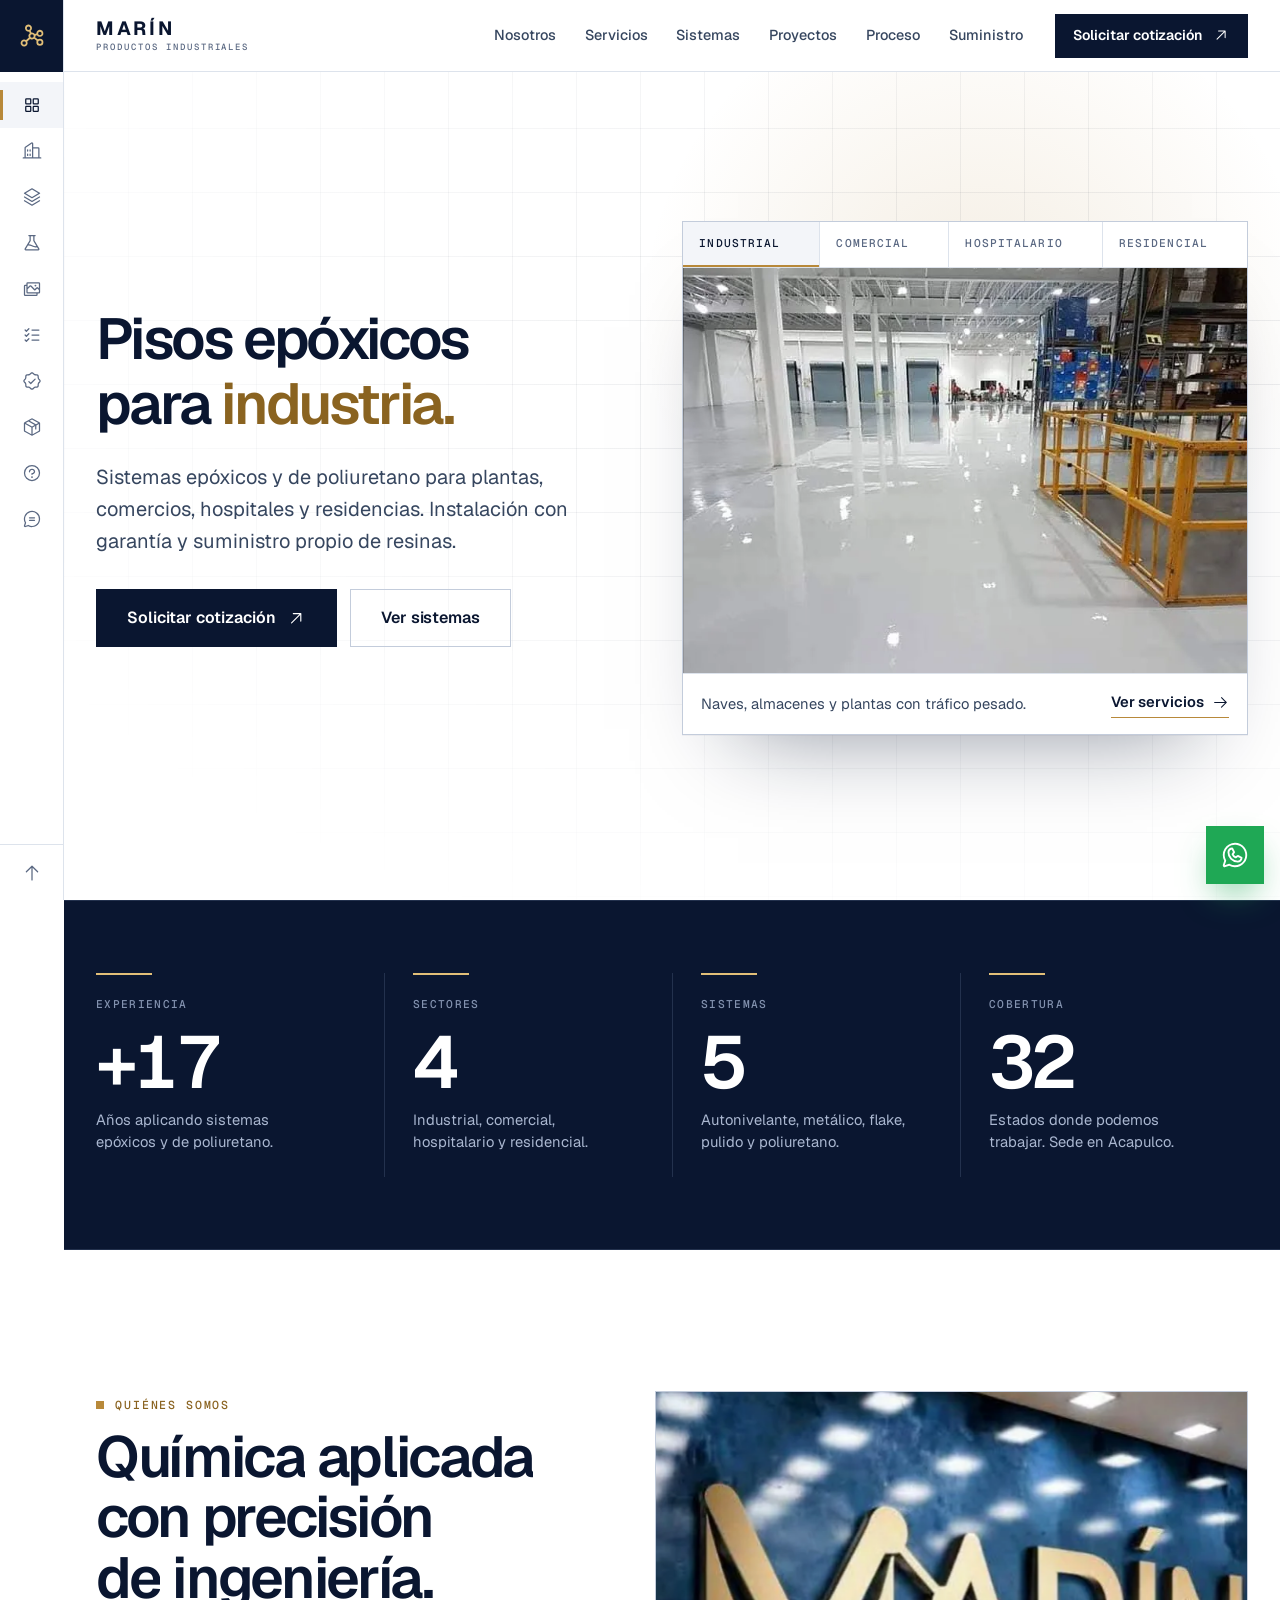
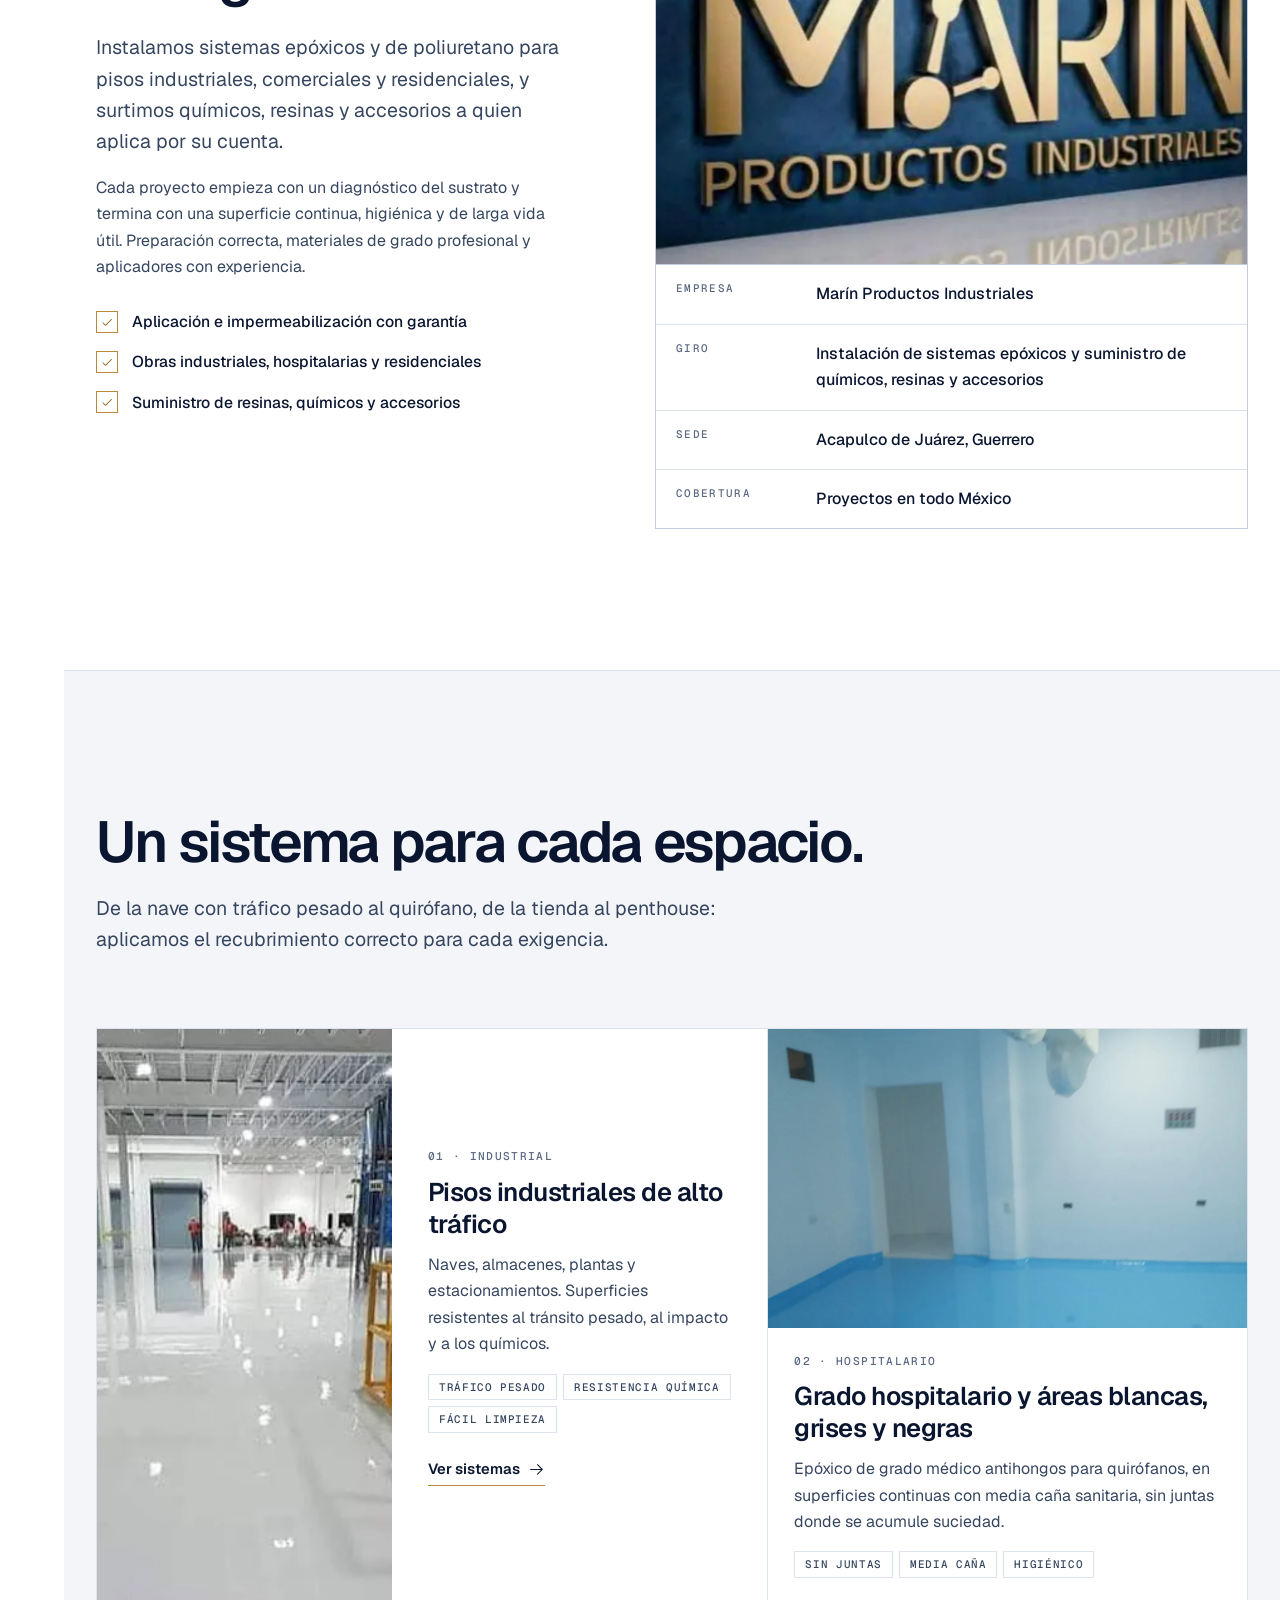
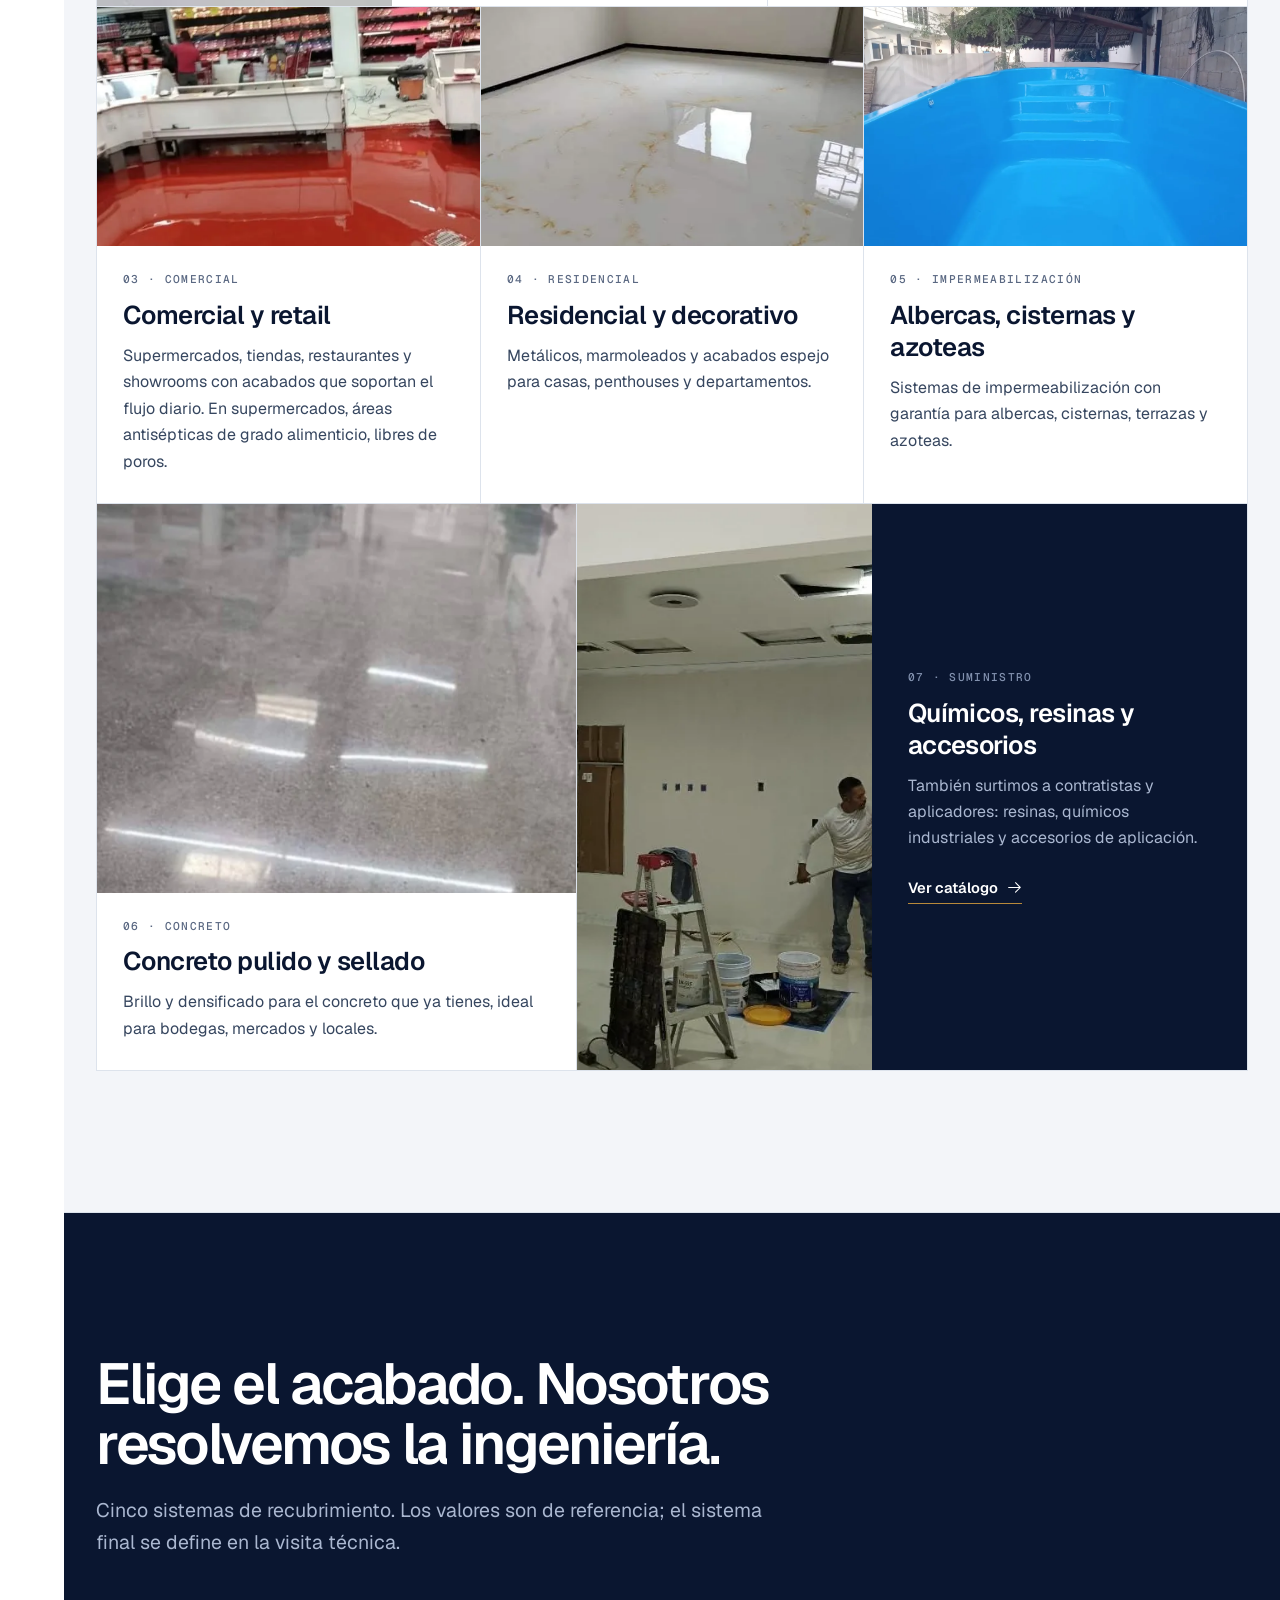
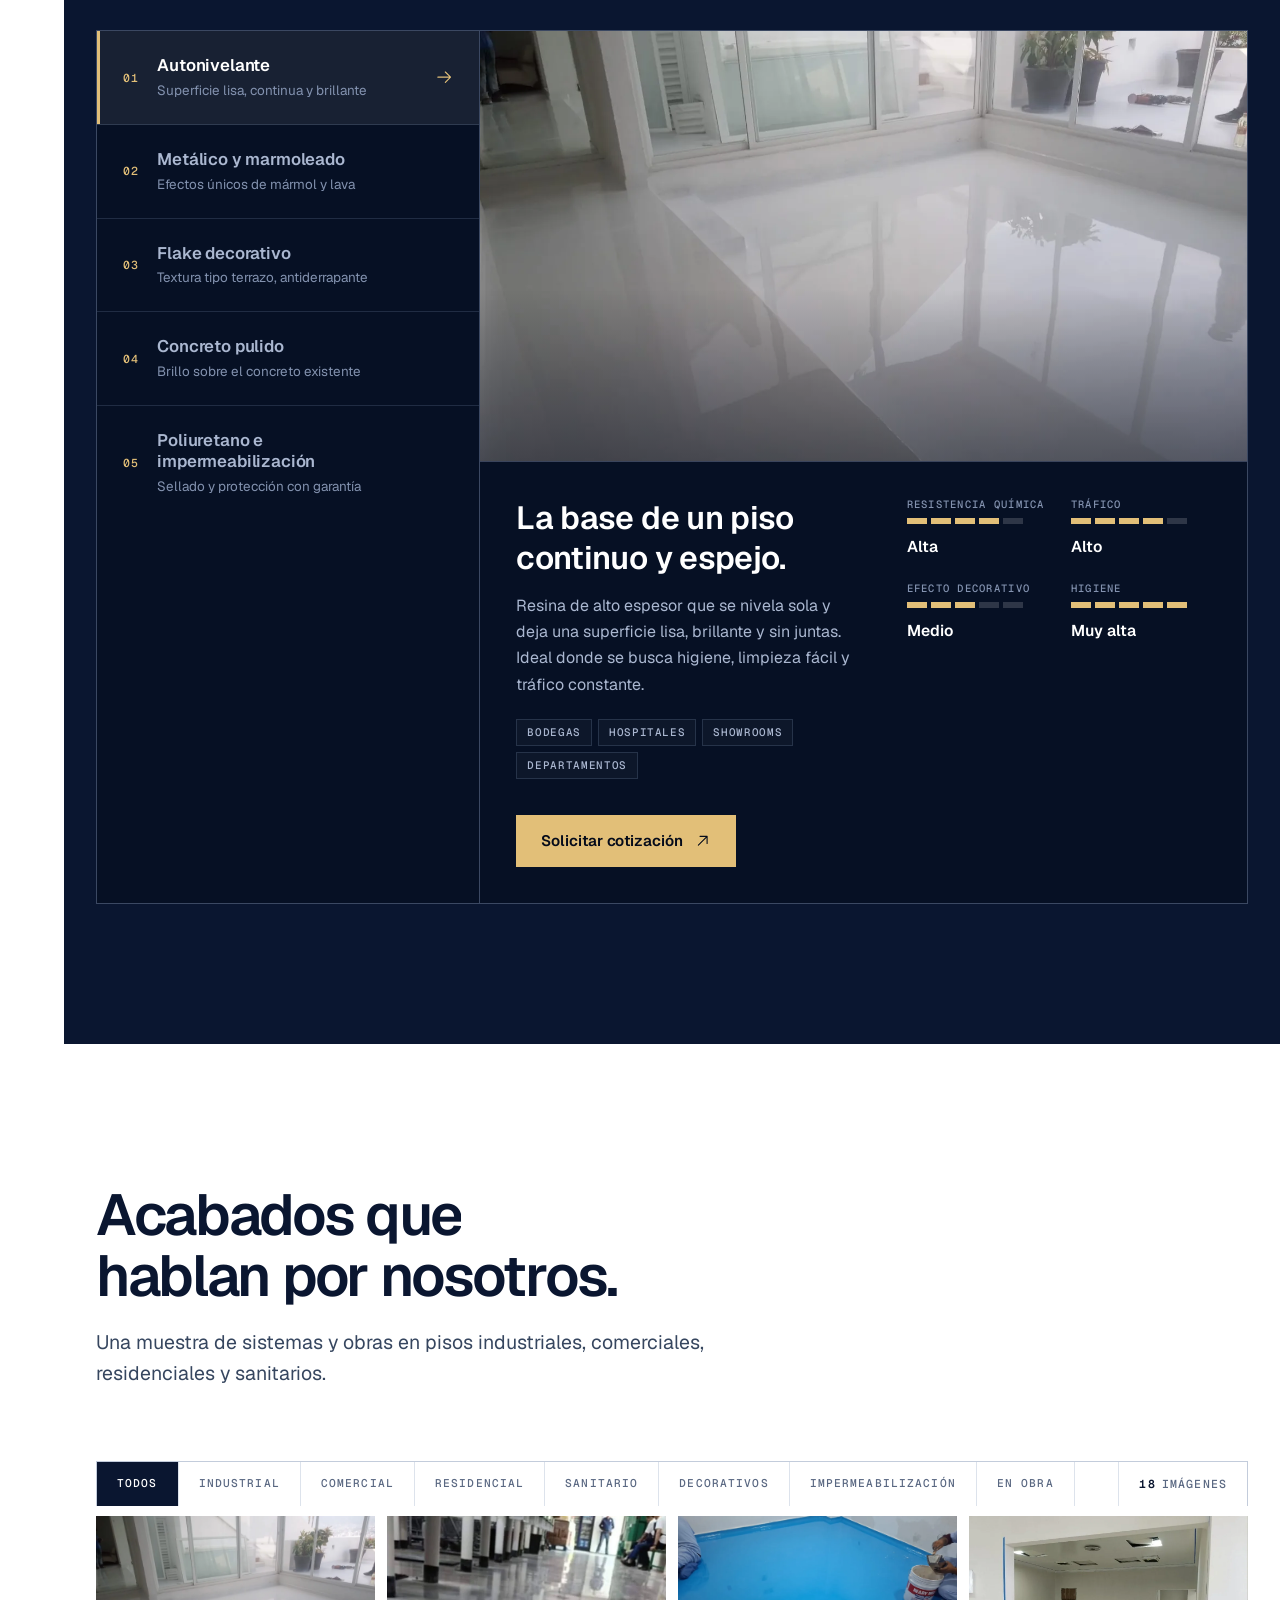
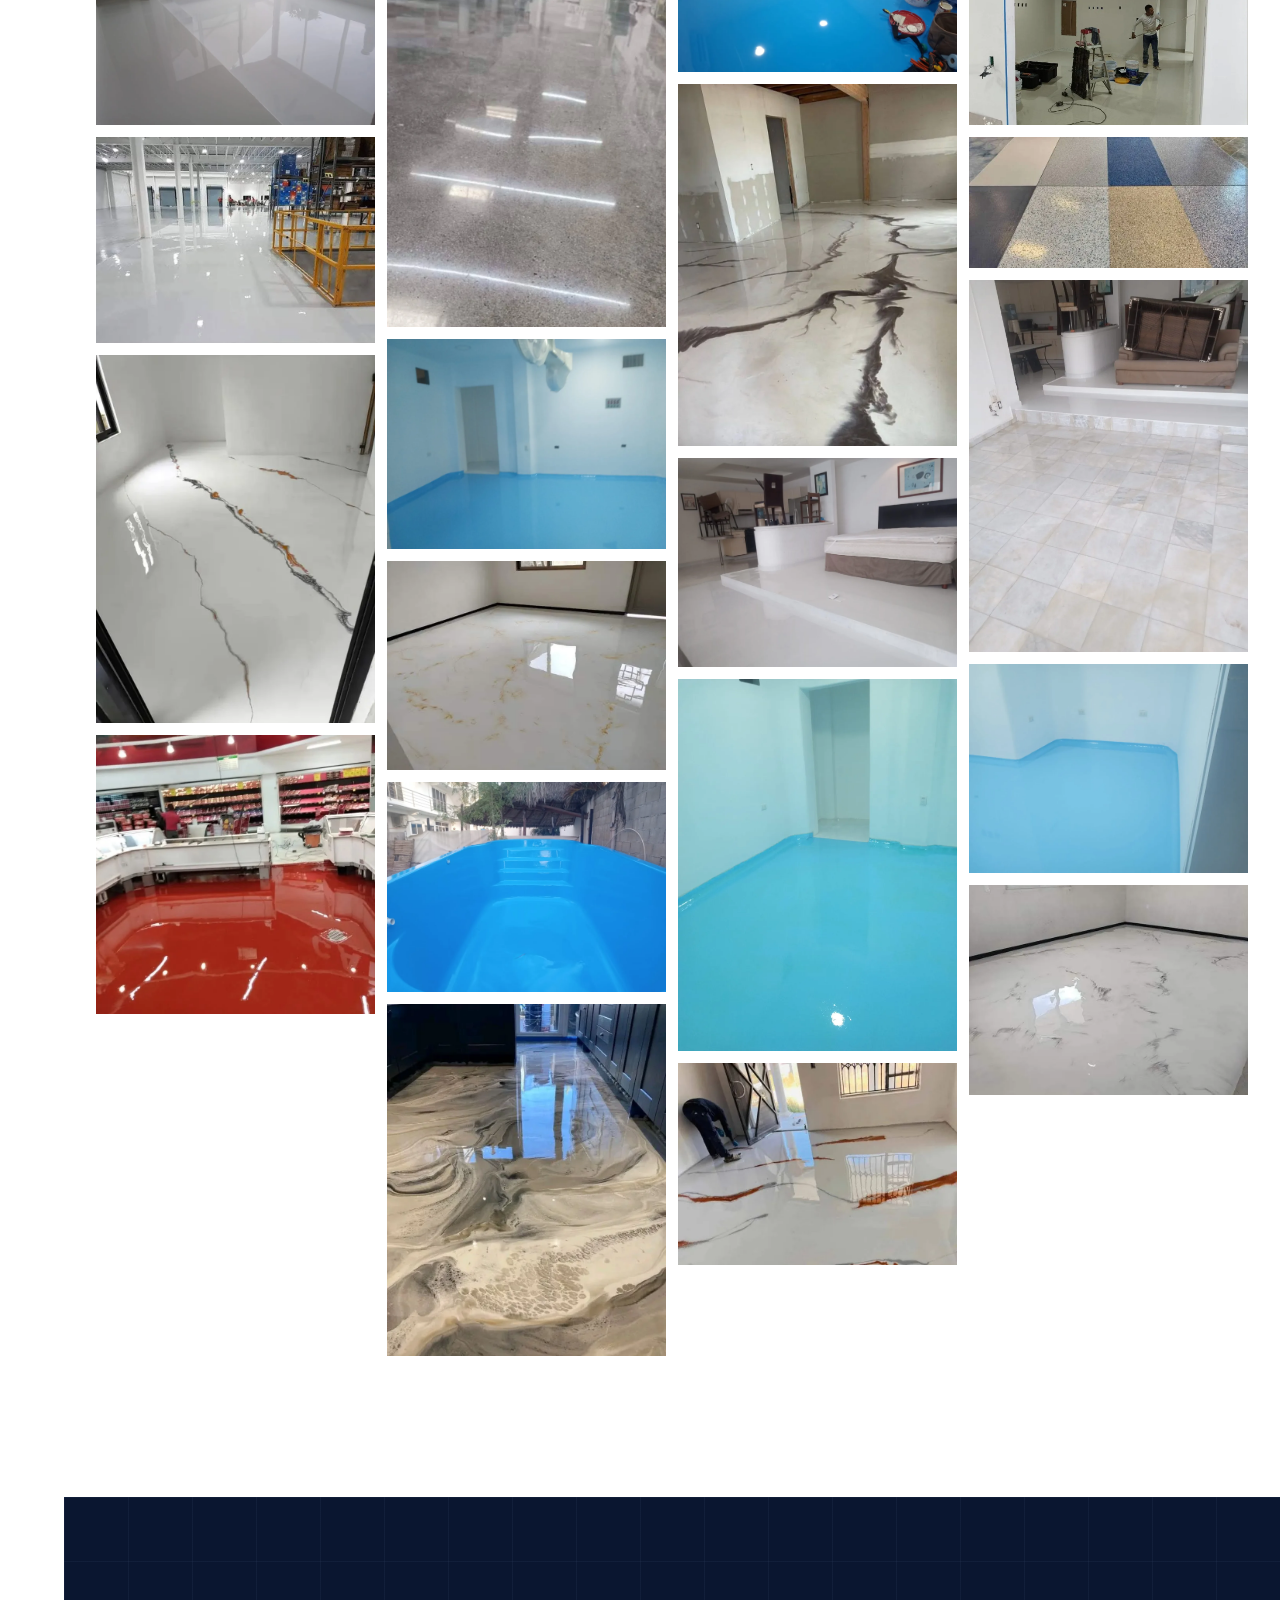
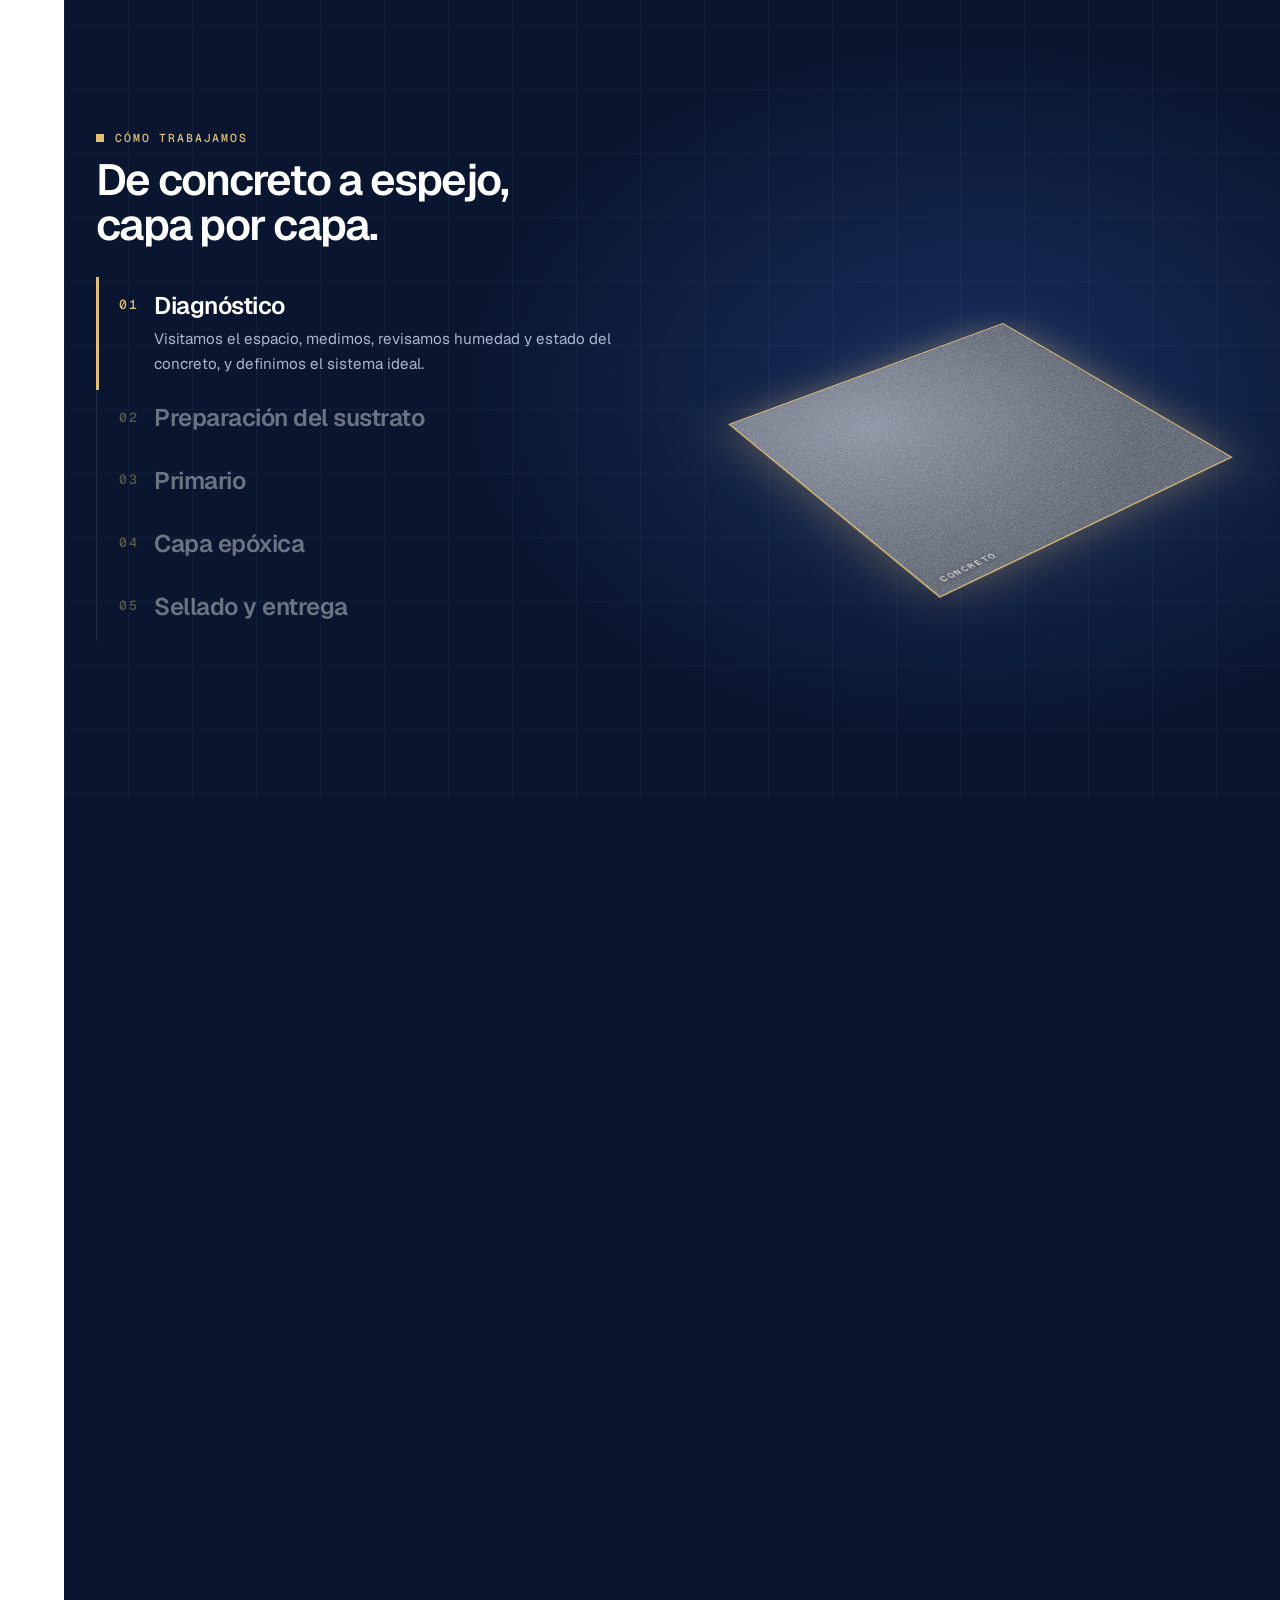
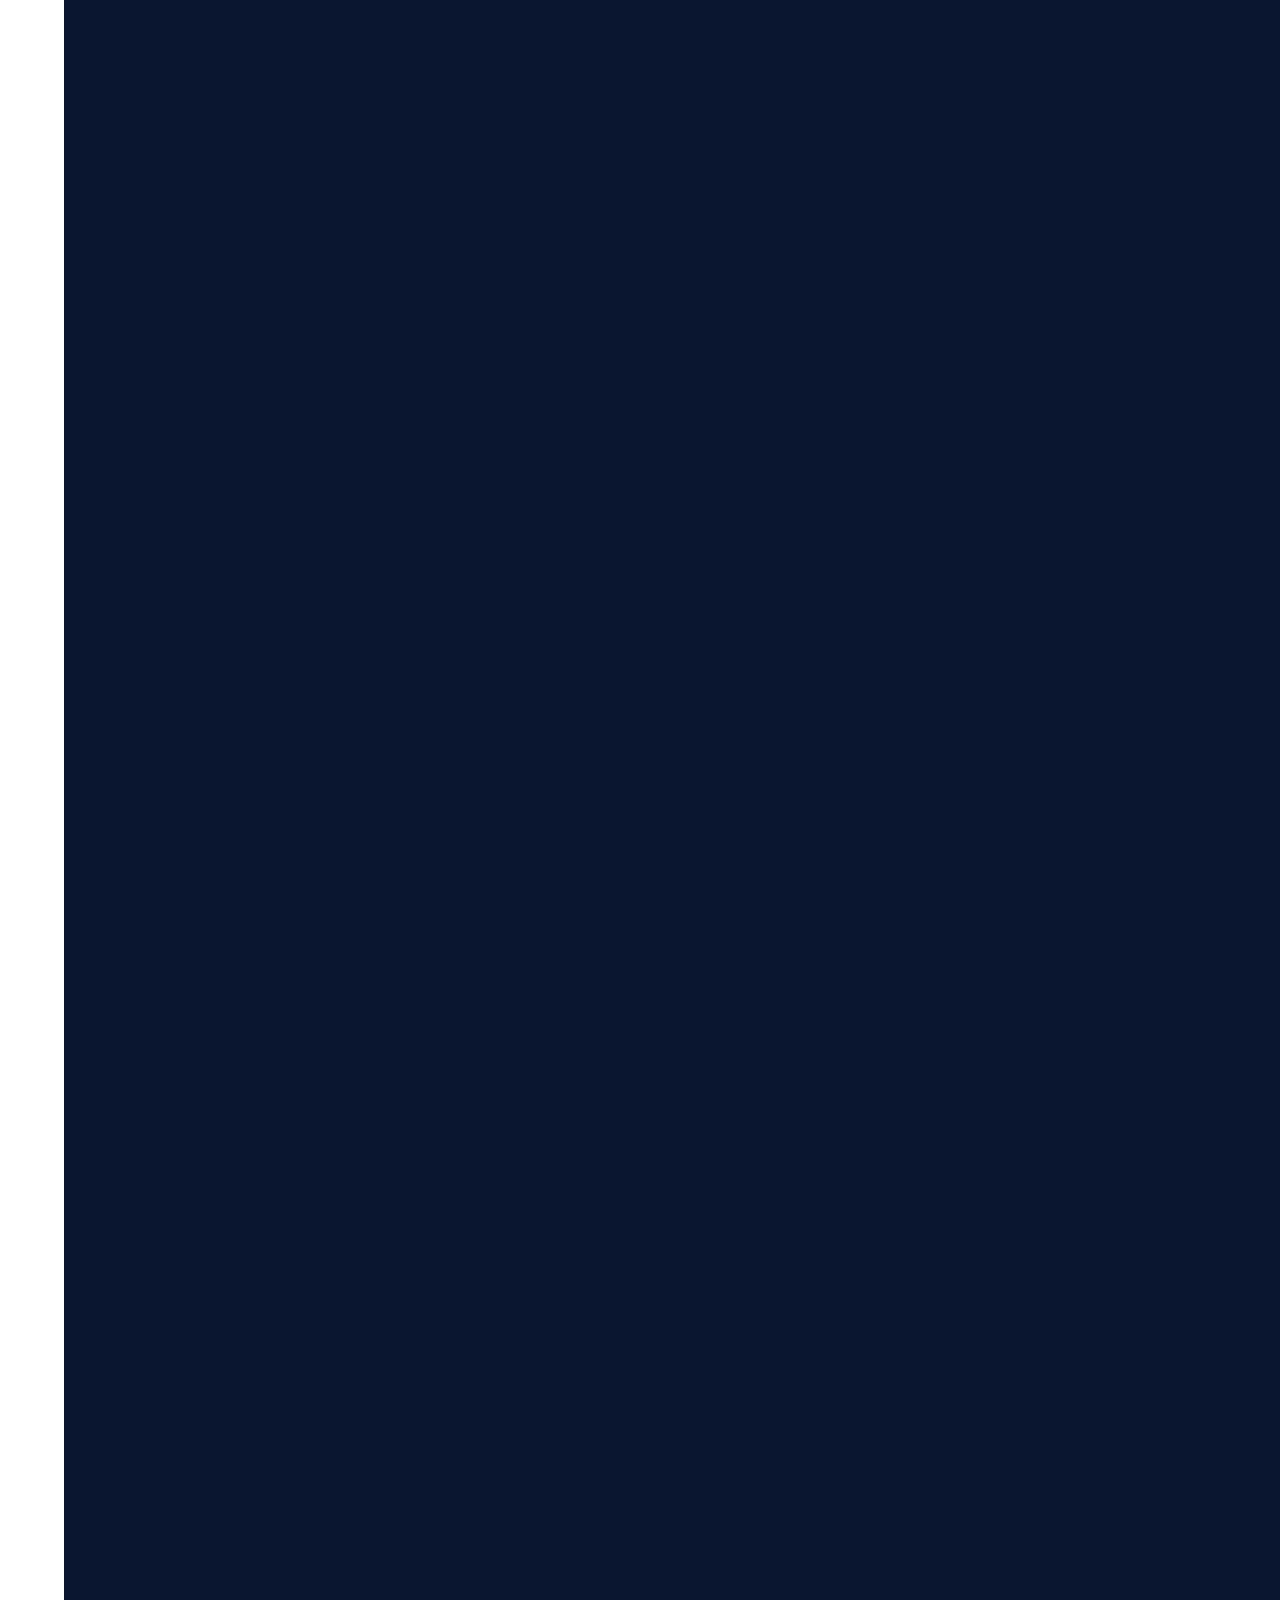
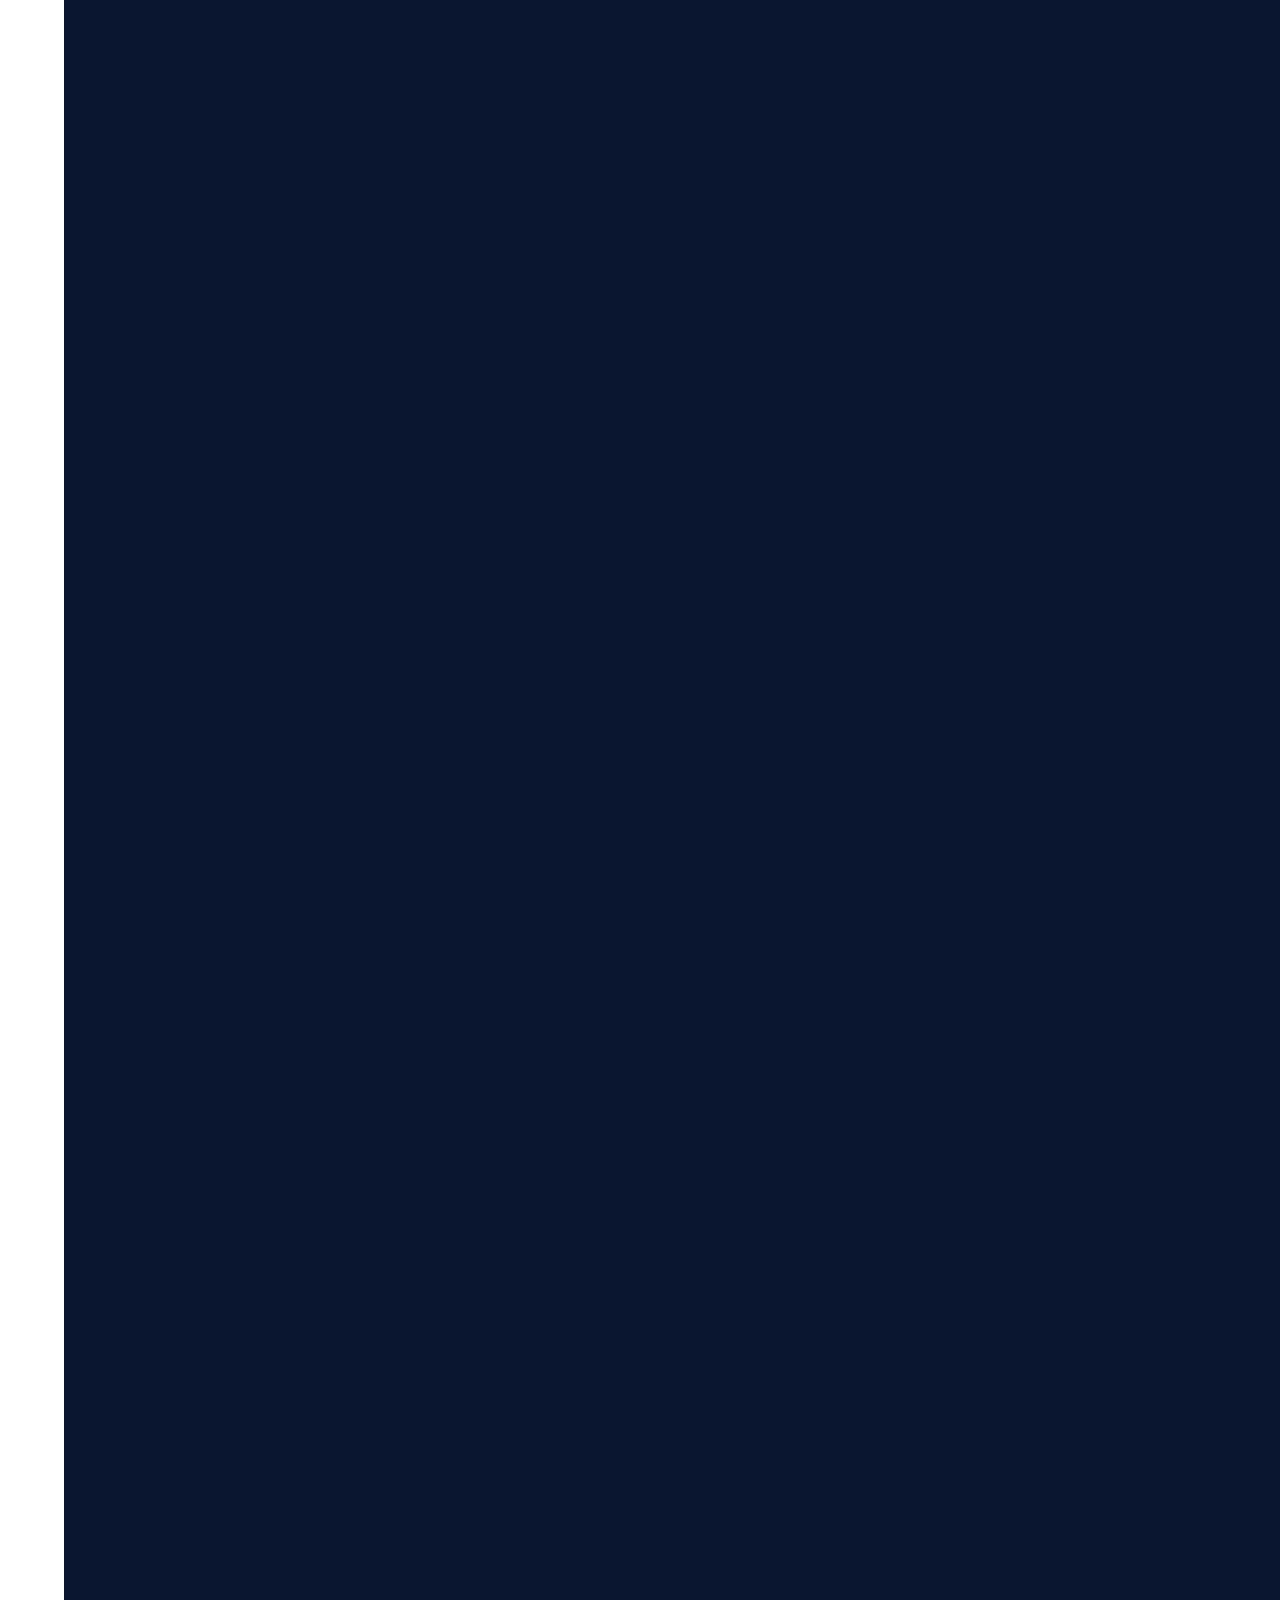
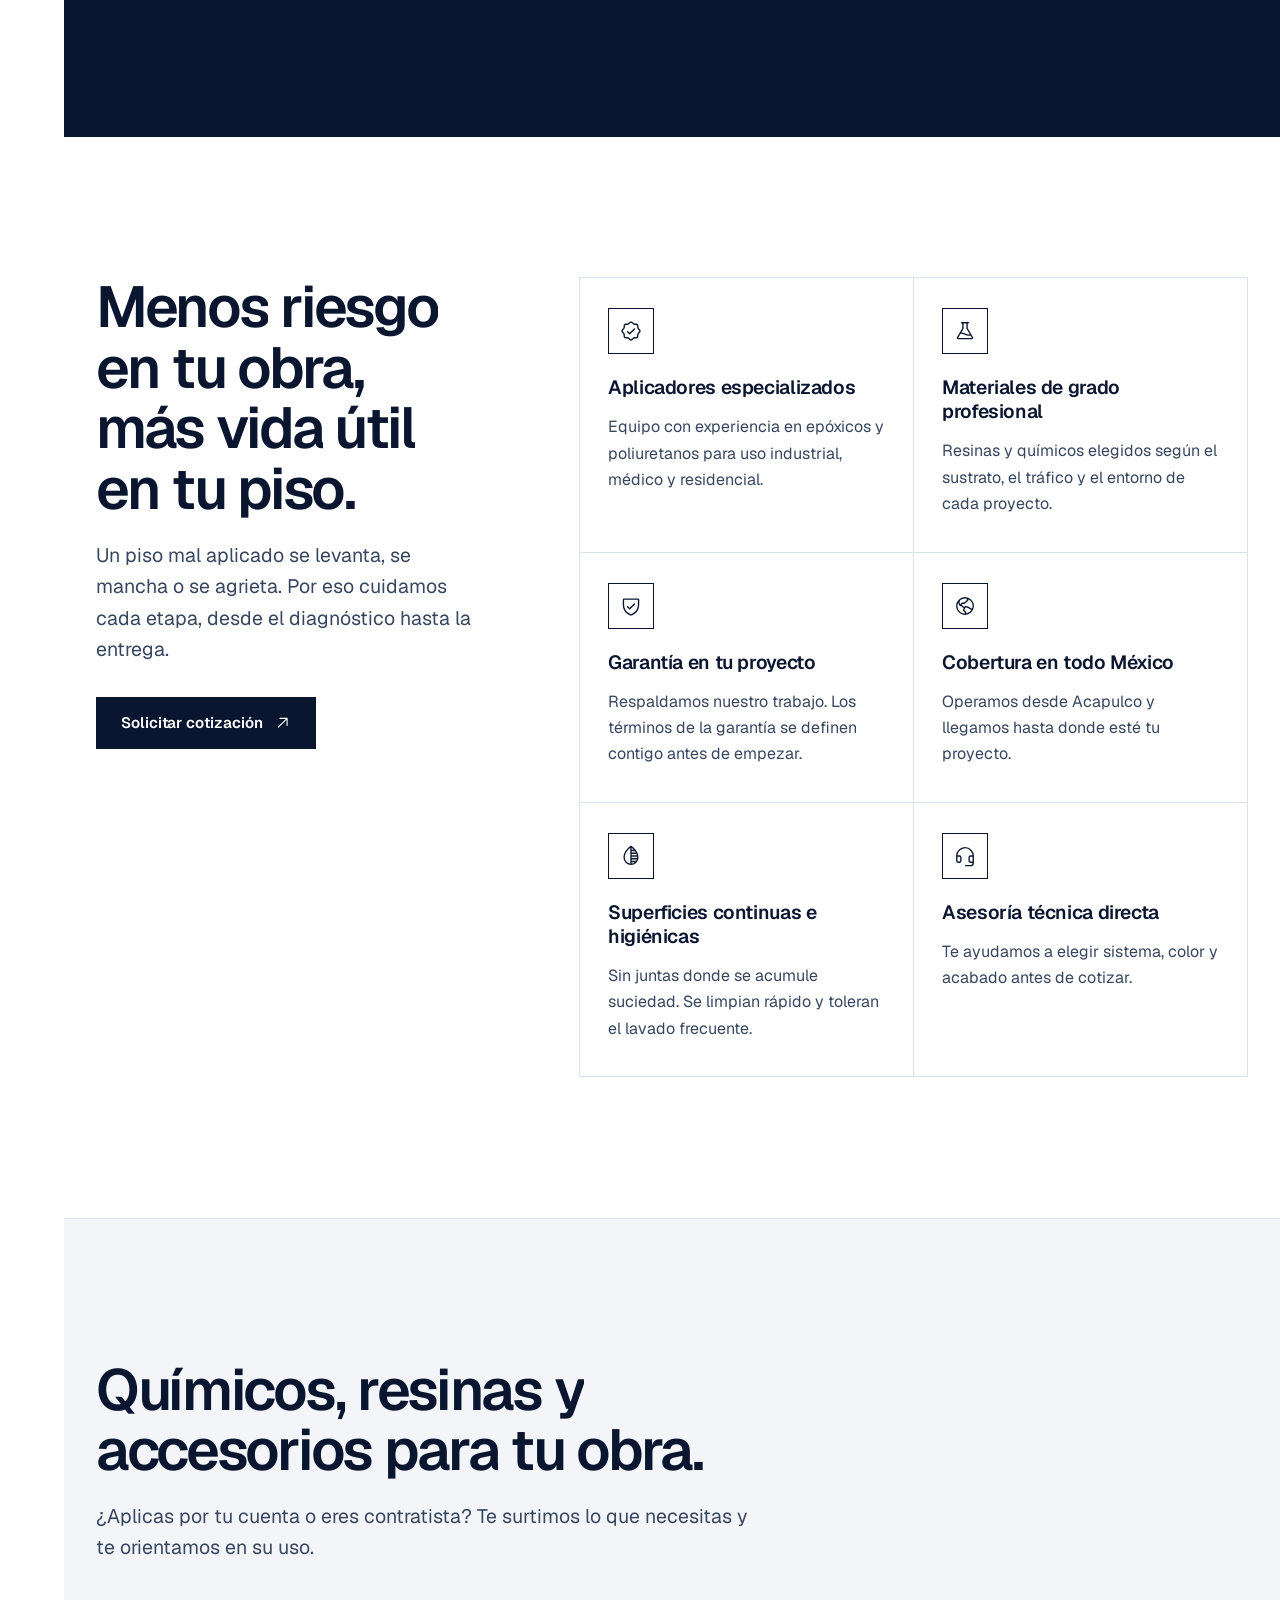
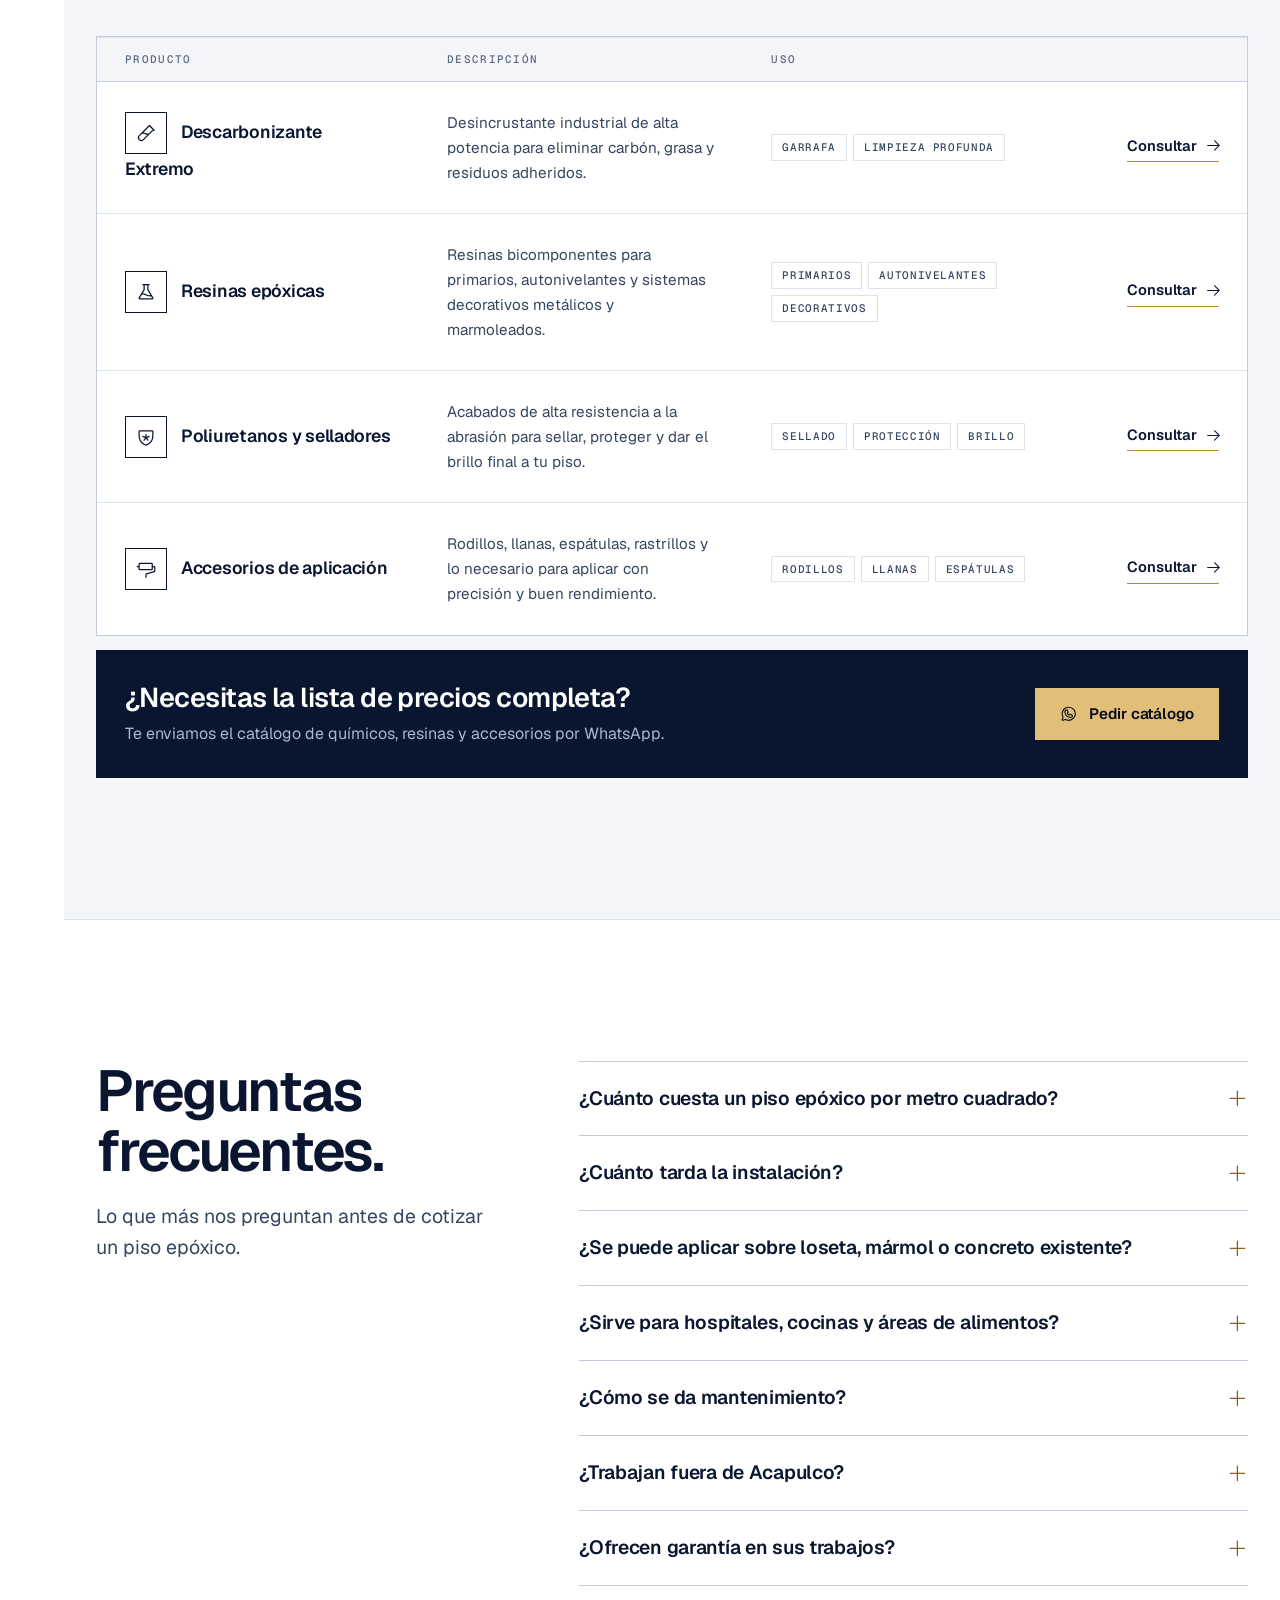
==== commit 29959ee9: "actualizando pagina" ====
--- a/index.html
+++ b/index.html
@@ -407,8 +407,8 @@
         <div class="cell__media frame"><img data-parallax src="img/web/quirofano-epoxico.webp" alt="Piso epóxico azul con muros sanitarios en área hospitalaria" width="1400" height="1051" loading="lazy" decoding="async"></div>
         <div class="cell__body">
           <p class="label">02 · Hospitalario</p>
-          <h3>Grado hospitalario y salas limpias</h3>
-          <p>Superficies continuas con media caña sanitaria, sin juntas donde se acumule suciedad.</p>
+          <h3>Grado hospitalario y áreas blancas, grises y negras</h3>
+          <p>Epóxico de grado médico antihongos para quirófanos, en superficies continuas con media caña sanitaria, sin juntas donde se acumule suciedad.</p>
           <ul class="tags"><li>Sin juntas</li><li>Media caña</li><li>Higiénico</li></ul>
         </div>
       </article>
@@ -418,7 +418,7 @@
         <div class="cell__body">
           <p class="label">03 · Comercial</p>
           <h3>Comercial y retail</h3>
-          <p>Supermercados, tiendas, restaurantes y showrooms con acabados que soportan el flujo diario.</p>
+          <p>Supermercados, tiendas, restaurantes y showrooms con acabados que soportan el flujo diario. En supermercados, áreas antisépticas de grado alimenticio, libres de poros.</p>
         </div>
       </article>
 
